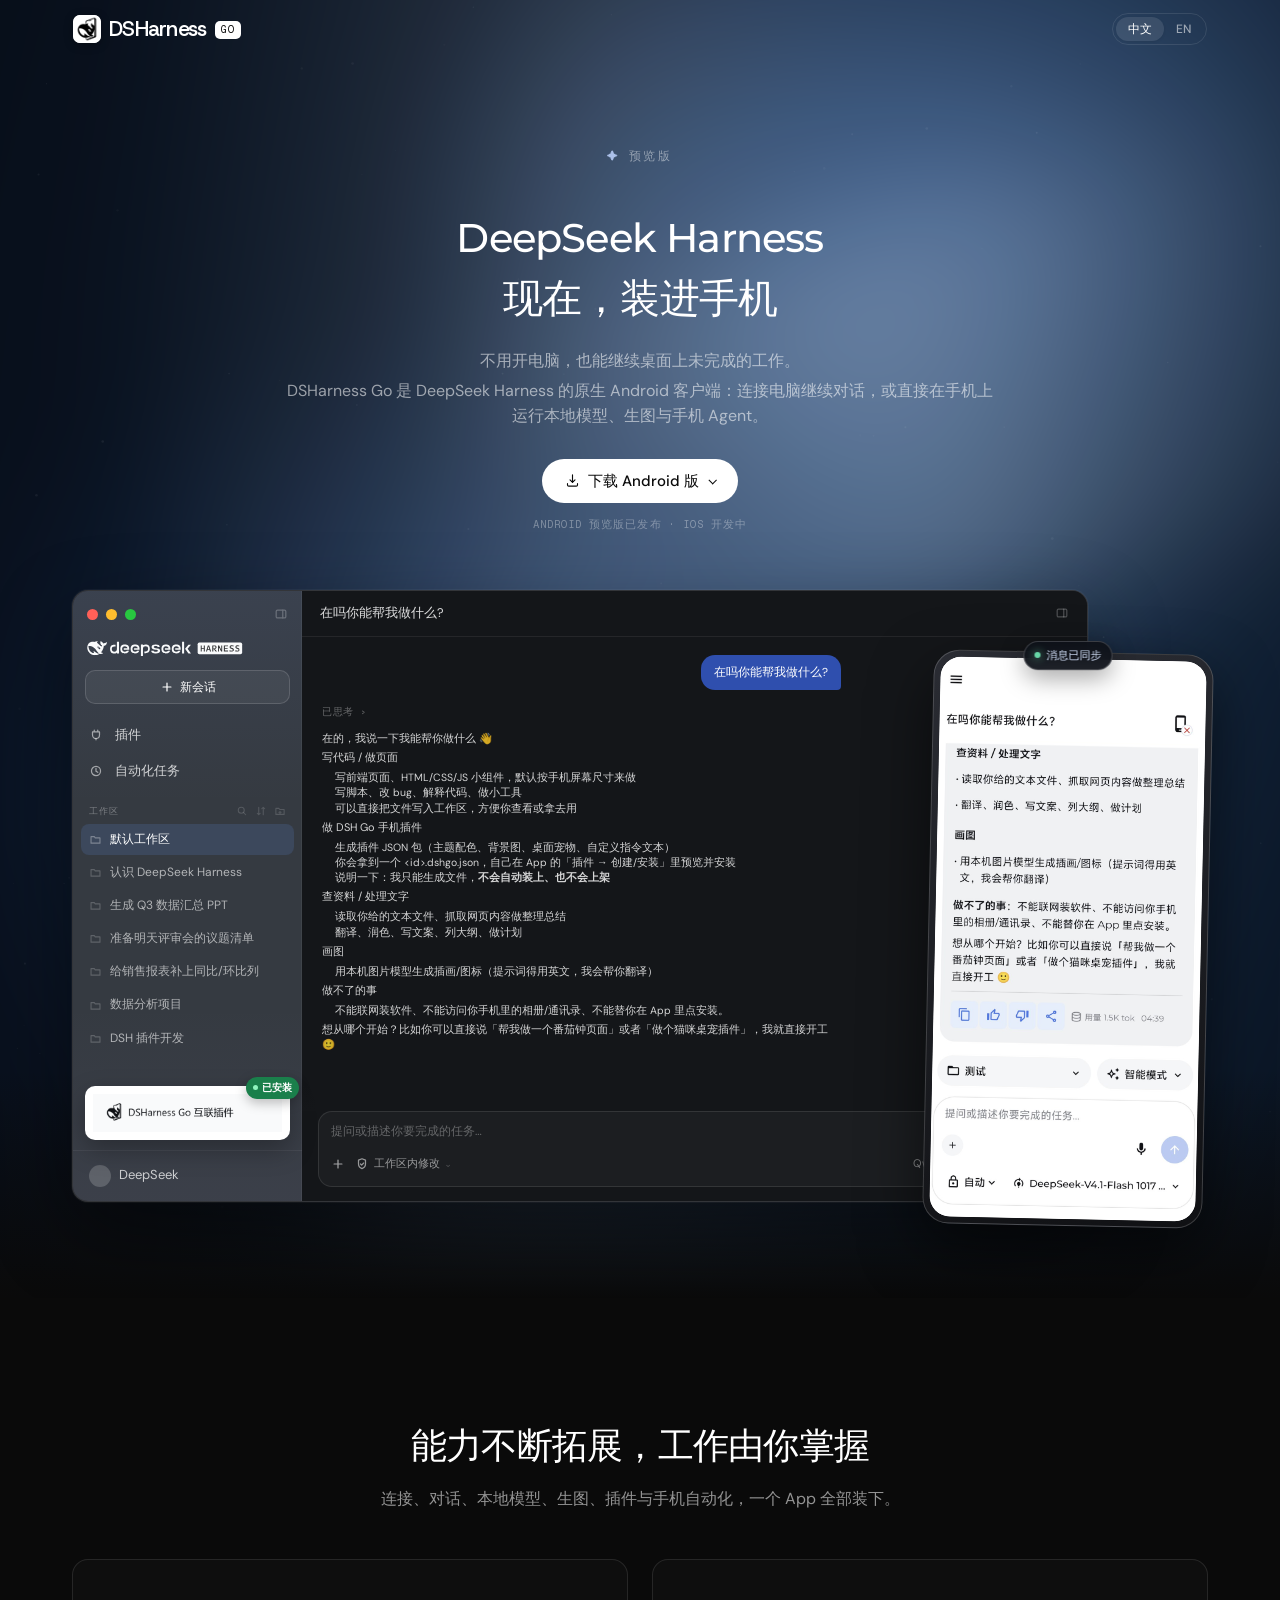
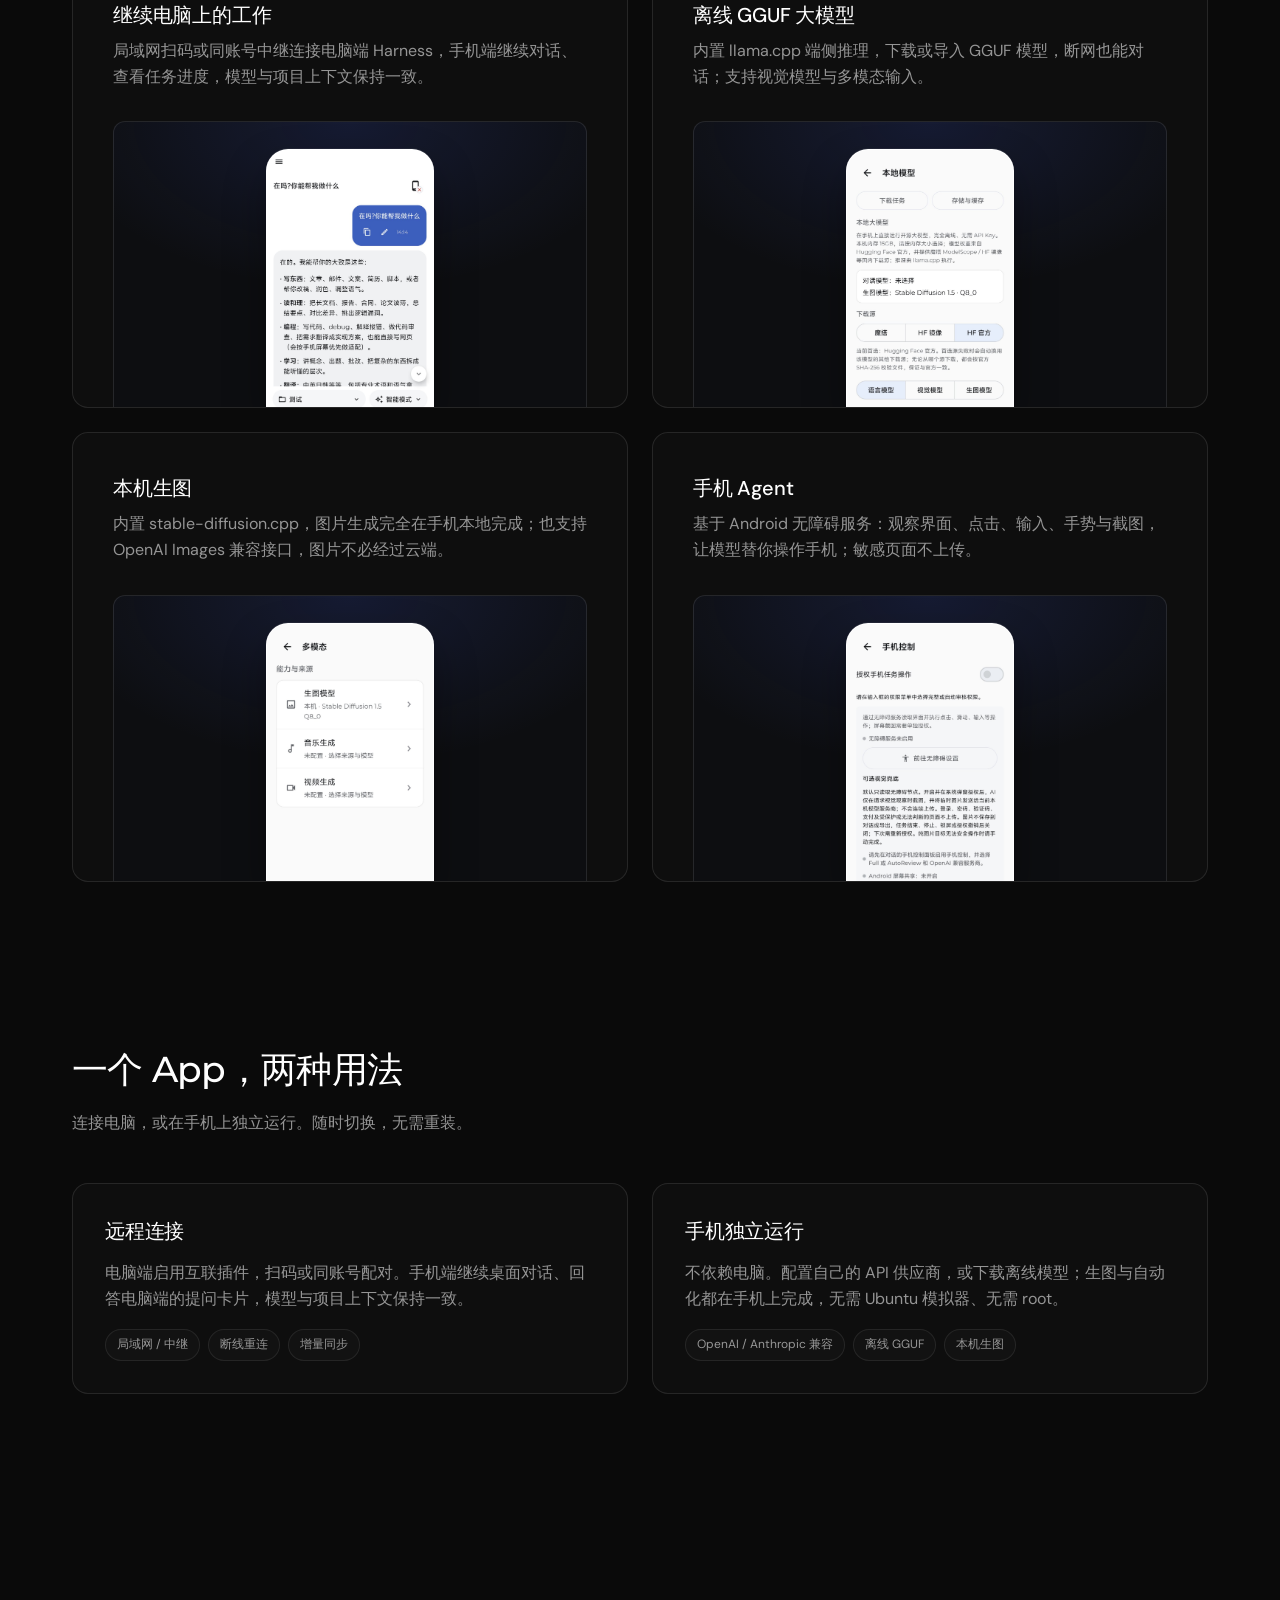
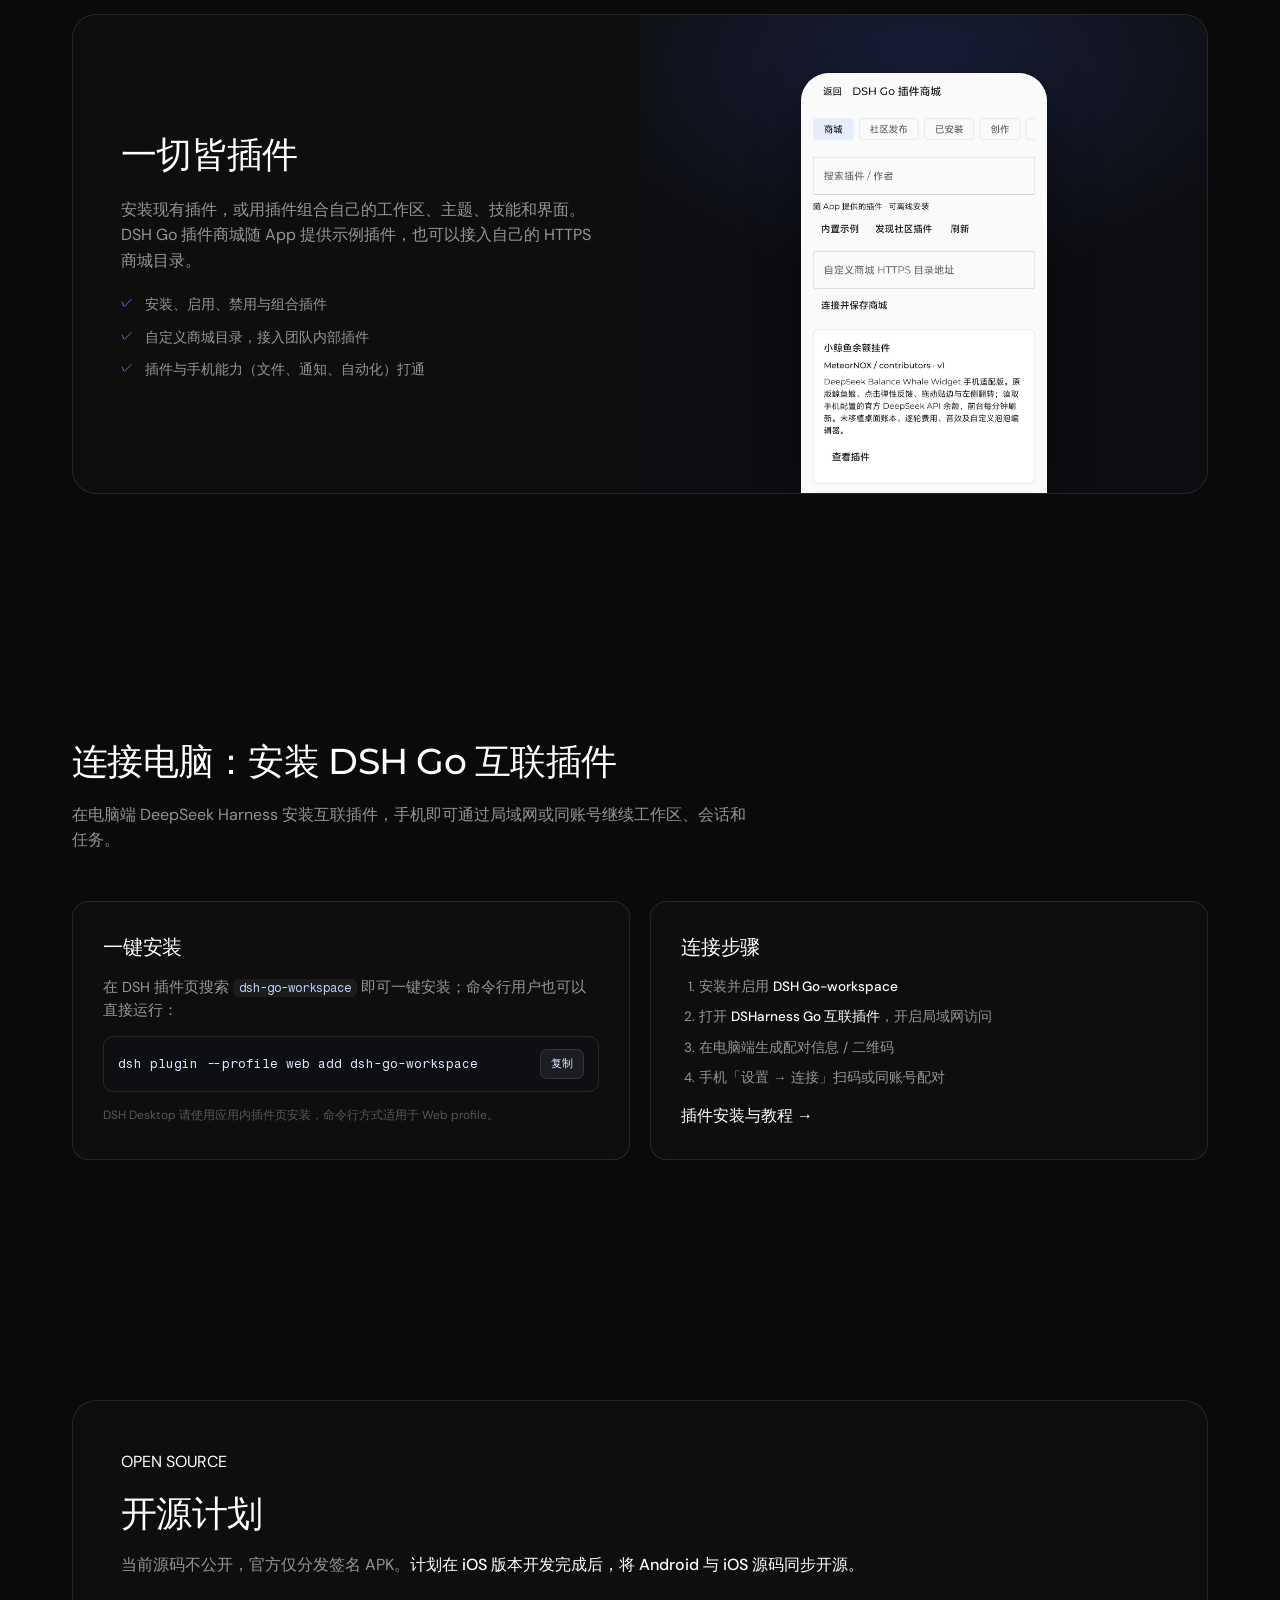
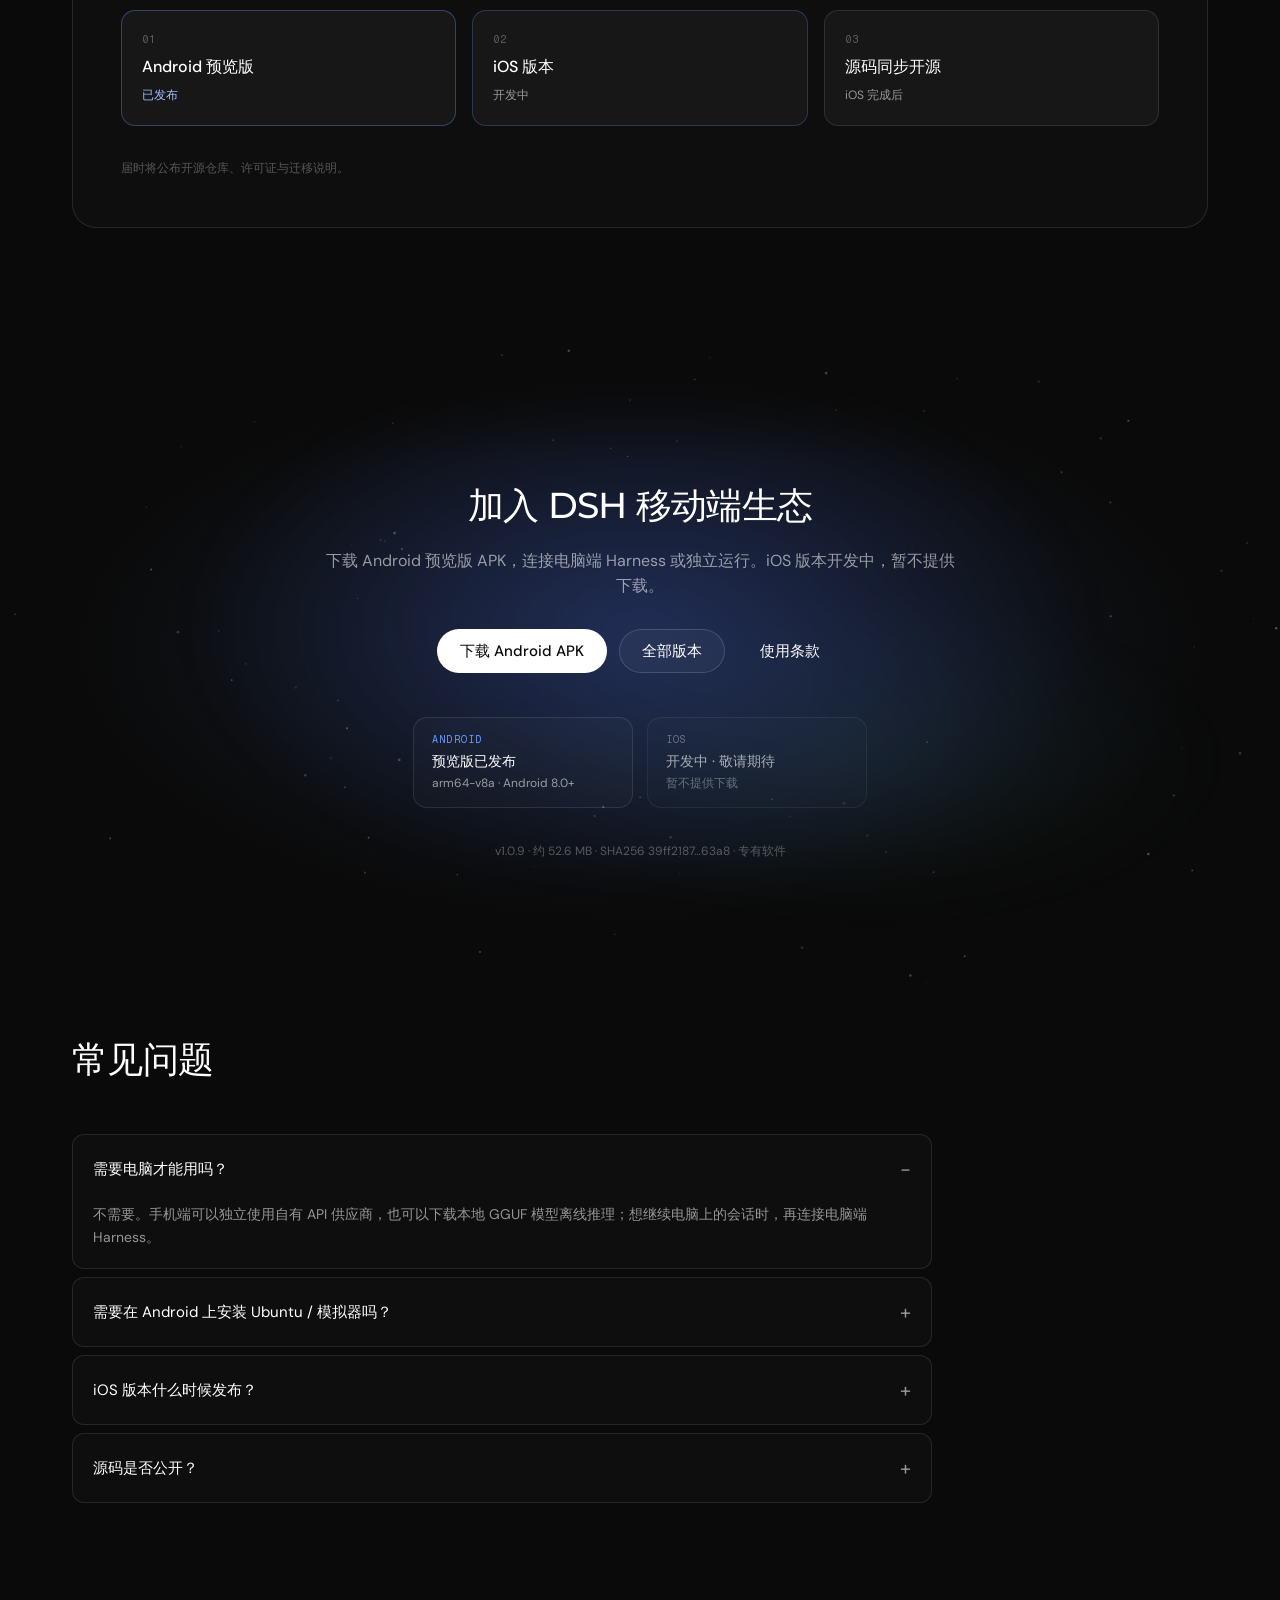
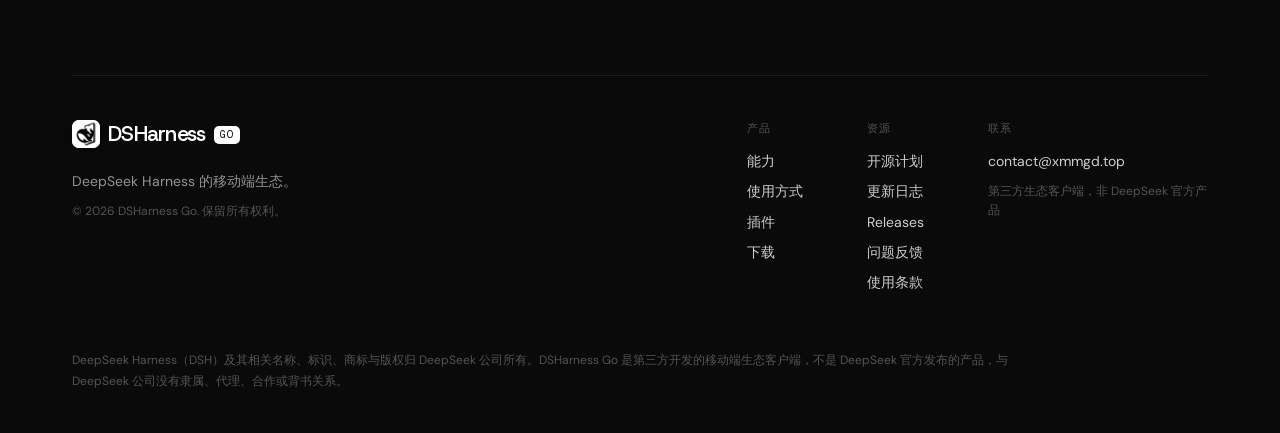
==== index.html @ 23b212e3 "DSHarness Go — public website, downloads and docs" ====
﻿<!doctype html>
<html lang="zh-CN">
<head>
  <meta charset="utf-8">
  <meta name="viewport" content="width=device-width, initial-scale=1, viewport-fit=cover">
  <title>DSHarness Go — DeepSeek Harness 的移动端生态</title>
  <meta name="description" content="DSHarness Go 是 DeepSeek Harness 的移动端生态客户端：在手机上连接电脑端 Harness 继续对话，或用本地 API、离线 GGUF 大模型与本机生图独立运行。原生 Android，无需 Ubuntu 模拟器，无需 root。">
  <meta name="theme-color" content="#0a0a0a">
  <link rel="canonical" href="https://dsharnessgo.top/">
  <meta property="og:type" content="website">
  <meta property="og:url" content="https://dsharnessgo.top/">
  <meta property="og:title" content="DSHarness Go — DeepSeek Harness 的移动端生态">
  <meta property="og:description" content="把 DeepSeek Harness 装进手机：连接电脑继续对话，或本地 API / 离线 GGUF / 本机生图独立运行。">
  <meta property="og:image" content="https://dsharnessgo.top/assets/screenshots/home.jpg">
  <meta name="twitter:card" content="summary_large_image">
  <link rel="icon" href="assets/app-icon-tile.png" type="image/png">
  <link rel="stylesheet" href="styles.css">
  <script>document.documentElement.classList.add('js')</script>
</head>
<body>
  <a class="skip" href="#main">跳到主要内容</a>

  <header class="site-header" id="siteHeader">
    <div class="header-bar" id="headerBar">
      <div class="header-left">
        <a class="brand" href="#top" aria-label="DSHarness Go 首页">
          <img class="brand-icon" src="assets/app-icon-tile.png" alt="" width="28" height="28">
          <span class="brand-name">DSHarness</span>
          <span class="brand-chip">GO</span>
        </a>
        <span class="preview-label scrolled-only">预览版</span>
      </div>
      <div class="header-actions">
        <a class="btn btn-secondary btn-github scrolled-only" href="https://github.com/mionio233-collab/dsharness-go" target="_blank" rel="noopener">
          <svg viewBox="0 0 24 24" aria-hidden="true"><path fill="currentColor" d="M12 .5A11.5 11.5 0 0 0 .5 12c0 5.08 3.29 9.39 7.86 10.91.58.1.79-.25.79-.55v-2.15c-3.2.7-3.88-1.36-3.88-1.36-.52-1.33-1.28-1.68-1.28-1.68-1.04-.72.08-.7.08-.7 1.15.08 1.76 1.18 1.76 1.18 1.03 1.76 2.7 1.25 3.36.96.1-.75.4-1.25.73-1.54-2.55-.29-5.24-1.28-5.24-5.7 0-1.26.45-2.29 1.18-3.1-.12-.29-.51-1.46.11-3.05 0 0 .97-.31 3.18 1.18a11.1 11.1 0 0 1 5.8 0c2.2-1.49 3.17-1.18 3.17-1.18.62 1.59.23 2.76.12 3.05.73.81 1.18 1.84 1.18 3.1 0 4.43-2.7 5.4-5.26 5.69.41.35.78 1.05.78 2.12v3.14c0 .3.2.66.8.55A11.5 11.5 0 0 0 23.5 12 11.5 11.5 0 0 0 12 .5z"/></svg>
          <span>GitHub</span>
        </a>
        <a class="btn btn-primary btn-download scrolled-only" href="#download">下载<span class="chev"></span></a>
        <div class="locale-toggle top-only" role="group" aria-label="语言">
          <button type="button" class="locale-item is-active" data-locale="zh">中文</button>
          <button type="button" class="locale-item" data-locale="en">EN</button>
        </div>
        <button class="menu-toggle" id="menuToggle" aria-label="打开菜单" aria-expanded="false" aria-controls="mobileMenu">
          <span></span><span></span>
        </button>
      </div>
    </div>
    <div class="mobile-menu" id="mobileMenu" aria-hidden="true">
      <div class="mobile-menu-head">
        <a class="brand" href="#top">
          <img class="brand-icon" src="assets/app-icon-tile.png" alt="" width="26" height="26">
          <span class="brand-name">DSHarness</span>
          <span class="brand-chip">GO</span>
        </a>
        <button class="menu-close" id="menuClose" aria-label="关闭">×</button>
      </div>
      <nav class="mobile-menu-body">
        <a href="#features">能力</a>
        <a href="#modes">使用方式</a>
        <a href="#plugins">插件</a>
        <a href="#download">下载</a>
        <a href="#faq">FAQ</a>
        <a class="mobile-download" href="https://github.com/mionio233-collab/dsharness-go/releases/latest" target="_blank" rel="noopener">下载 Android APK</a>
      </nav>
      <div class="mobile-lang">
        <button type="button" class="locale-item is-active" data-locale="zh">中文</button>
        <button type="button" class="locale-item" data-locale="en">EN</button>
      </div>
    </div>
  </header>

  <main id="main">
    <!-- HERO -->
    <section class="hero" id="top">
      <div class="hero-bg" aria-hidden="true"><span class="hero-beam beam-a"></span><span class="hero-beam beam-b"></span></div>
      <canvas class="hero-canvas" id="heroCanvas" aria-hidden="true"></canvas>
      <div class="hero-glow" aria-hidden="true"></div>
      <div class="ds-container hero-inner">
        <div class="hero-head">
          <span class="hero-eyebrow"><span class="spark" aria-hidden="true">✦</span>预览版</span>
          <h1 class="hero-title"><span class="latin">DeepSeek Harness</span><br>现在，装进手机</h1>
          <div class="hero-desc">
            <p>不用开电脑，也能继续桌面上未完成的工作。</p>
            <p>DSHarness Go 是 DeepSeek Harness 的原生 Android 客户端：连接电脑继续对话，或直接在手机上运行本地模型、生图与手机 Agent。</p>
          </div>
          <a class="btn btn-primary btn-hero" href="#download">
            <svg viewBox="0 0 24 24" aria-hidden="true"><path fill="none" stroke="currentColor" stroke-width="1.8" stroke-linecap="round" stroke-linejoin="round" d="M12 3v12m0 0l-4-4m4 4l4-4M4 17v2a2 2 0 0 0 2 2h12a2 2 0 0 0 2-2v-2"/></svg>
            下载 Android 版
            <span class="chev"></span>
          </a>
          <p class="hero-note">Android 预览版已发布 · iOS 开发中</p>
        </div>

        <div class="hero-preview">
          <div class="sync-scene">
            <div class="sync-desktop">
              <aside class="app-sidebar" aria-hidden="true">
                <div class="app-windowbar">
                  <span class="traffic"><i></i><i></i><i></i></span>
                  <span class="app-panel-icon"><svg viewBox="0 0 16 16" aria-hidden="true"><rect x="2.5" y="3.5" width="11" height="9" rx="1.5"/><path d="M10 3.5v9"/></svg></span>
                </div>
                <div class="native-brand">
                  <img class="native-logo" src="assets/deepseek-harness-logo.svg" alt="DeepSeek Harness">
                </div>
                <button class="app-newchat" type="button"><svg viewBox="0 0 16 16" aria-hidden="true"><path d="M8 3.5v9M3.5 8h9"/></svg> 新会话</button>
                <div class="app-nav">
                  <div class="app-nav-item"><span class="ai"><svg viewBox="0 0 16 16" aria-hidden="true"><path d="M6 2.5v2M10 2.5v2M4 4.5h8v3.5a4 4 0 0 1-8 0z"/><path d="M8 12v1.5"/></svg></span>插件</div>
                  <div class="app-nav-item"><span class="ai"><svg viewBox="0 0 16 16" aria-hidden="true"><circle cx="8" cy="8" r="5.2"/><path d="M8 5v3.3l2 1.2"/></svg></span>自动化任务</div>
                </div>
                <div class="app-ws-head"><span>工作区</span><span class="app-ws-icons"><svg viewBox="0 0 16 16" aria-hidden="true"><circle cx="7" cy="7" r="4"/><path d="M10 10l3 3"/></svg><svg viewBox="0 0 16 16" aria-hidden="true"><path d="M5 3v10M3 11l2 2 2-2M11 13V3M9 5l2-2 2 2"/></svg><svg viewBox="0 0 16 16" aria-hidden="true"><path d="M2.5 4.5h4l1.2 1.5h5.8v6.5h-11z"/><path d="M8 8.2v3M6.5 9.7h3"/></svg></span></div>
                <div class="app-ws active"><span><svg viewBox="0 0 16 16" aria-hidden="true"><path d="M2.5 4.5h4l1.2 1.5h5.8v6.5h-11z"/></svg></span> 默认工作区</div>
                <div class="app-ws"><span><svg viewBox="0 0 16 16" aria-hidden="true"><path d="M2.5 4.5h4l1.2 1.5h5.8v6.5h-11z"/></svg></span> 认识 DeepSeek Harness</div>
                <div class="app-ws"><span><svg viewBox="0 0 16 16" aria-hidden="true"><path d="M2.5 4.5h4l1.2 1.5h5.8v6.5h-11z"/></svg></span> 生成 Q3 数据汇总 PPT</div>
                <div class="app-ws"><span><svg viewBox="0 0 16 16" aria-hidden="true"><path d="M2.5 4.5h4l1.2 1.5h5.8v6.5h-11z"/></svg></span> 准备明天评审会的议题清单</div>
                <div class="app-ws"><span><svg viewBox="0 0 16 16" aria-hidden="true"><path d="M2.5 4.5h4l1.2 1.5h5.8v6.5h-11z"/></svg></span> 给销售报表补上同比/环比列</div>
                <div class="app-ws"><span><svg viewBox="0 0 16 16" aria-hidden="true"><path d="M2.5 4.5h4l1.2 1.5h5.8v6.5h-11z"/></svg></span> 数据分析项目</div>
                <div class="app-ws"><span><svg viewBox="0 0 16 16" aria-hidden="true"><path d="M2.5 4.5h4l1.2 1.5h5.8v6.5h-11z"/></svg></span> DSH 插件开发</div>
                <div class="sidebar-plugin">
                  <img src="assets/plugin-dsh-go.png" alt="DSHarness Go 互联插件">
                  <span class="plugin-installed"><i></i>已安装</span>
                </div>
                <div class="app-user"><span class="app-avatar"></span> DeepSeek</div>
              </aside>
              <div class="app-chat">
                <div class="app-chat-head">
                  <span>在吗你能帮我做什么?</span>
                  <span class="app-chat-icon"><svg viewBox="0 0 16 16" aria-hidden="true"><rect x="2.5" y="3.5" width="11" height="9" rx="1.5"/><path d="M10 3.5v9"/></svg></span>
                </div>
                <div class="app-chat-body native-chat">
                  <div class="app-msg-user">在吗你能帮我做什么?</div>
                  <div class="app-thinking">已思考 ›</div>
                  <div class="app-bot">
                    <p>在的，我说一下我能帮你做什么 👋</p>
                    <p class="app-sec">写代码 / 做页面</p>
                    <ul>
                      <li>写前端页面、HTML/CSS/JS 小组件，默认按手机屏幕尺寸来做</li>
                      <li>写脚本、改 bug、解释代码、做小工具</li>
                      <li>可以直接把文件写入工作区，方便你查看或拿去用</li>
                    </ul>
                    <p class="app-sec">做 DSH Go 手机插件</p>
                    <ul>
                      <li>生成插件 JSON 包（主题配色、背景图、桌面宠物、自定义指令文本）</li>
                      <li>你会拿到一个 &lt;id&gt;.dshgo.json，自己在 App 的「插件 → 创建/安装」里预览并安装</li>
                      <li>说明一下：我只能生成文件，<strong>不会自动装上、也不会上架</strong></li>
                    </ul>
                    <p class="app-sec">查资料 / 处理文字</p>
                    <ul>
                      <li>读取你给的文本文件、抓取网页内容做整理总结</li>
                      <li>翻译、润色、写文案、列大纲、做计划</li>
                    </ul>
                    <p class="app-sec">画图</p>
                    <ul>
                      <li>用本机图片模型生成插画/图标（提示词得用英文，我会帮你翻译）</li>
                    </ul>
                    <p class="app-sec">做不了的事</p>
                    <ul>
                      <li>不能联网装软件、不能访问你手机里的相册/通讯录、不能替你在 App 里点安装。</li>
                    </ul>
                    <p>想从哪个开始？比如你可以直接说「帮我做一个番茄钟页面」或者「做个猫咪桌宠插件」，我就直接开工 🙂</p>
                  </div>
                </div>
                <div class="app-input">
                  <div class="app-input-ph">提问或描述你要完成的任务…</div>
                  <div class="app-input-row">
                    <span class="app-plus"><svg viewBox="0 0 16 16" aria-hidden="true"><path d="M8 3.5v9M3.5 8h9"/></svg></span>
                    <span class="app-shield"><svg viewBox="0 0 16 16" aria-hidden="true"><path d="M8 2l4 1.5V8c0 2.5-1.7 4.4-4 5.2C5.7 12.4 4 10.5 4 8V3.5L8 2z"/><path d="M6.3 8l1.3 1.3 2.3-2.4"/></svg> 工作区内修改 <span class="chev-down">⌄</span></span>
                    <span class="app-model">Qwen3.8-Flash High ⌄</span>
                    <span class="app-send">↑</span>
                  </div>
                </div>
              </div>
            </div>
            <div class="sync-phone">
              <div class="sync-phone-frame"><img src="assets/screenshots/phone-native.jpg" alt="手机端同步同一会话" loading="eager"></div>
              <div class="sync-badge"><i></i>消息已同步</div>
            </div>
          </div>
        </div>
      </div>
    </section>

    <!-- CAPABILITIES -->
    <section class="section" id="features">
      <div class="ds-container">
        <div class="section-heading center">
          <h2 class="heading1">能力不断拓展，工作由你掌握</h2>
          <p class="body-desc">连接、对话、本地模型、生图、插件与手机自动化，一个 App 全部装下。</p>
        </div>

        <div class="cap-grid">
          <article class="cap-card">
            <div class="cap-copy">
              <h3 class="subtitle">继续电脑上的工作</h3>
              <p class="body-desc">局域网扫码或同账号中继连接电脑端 Harness，手机端继续对话、查看任务进度，模型与项目上下文保持一致。</p>
            </div>
            <figure class="cap-media">
              <div class="cap-phone"><img src="assets/screenshots/chat.jpg" alt="对话与远程连接" loading="lazy"></div>
            </figure>
          </article>

          <article class="cap-card">
            <div class="cap-copy">
              <h3 class="subtitle">离线 GGUF 大模型</h3>
              <p class="body-desc">内置 llama.cpp 端侧推理，下载或导入 GGUF 模型，断网也能对话；支持视觉模型与多模态输入。</p>
            </div>
            <figure class="cap-media">
              <div class="cap-phone"><img src="assets/screenshots/local-models.jpg" alt="本地模型" loading="lazy"></div>
            </figure>
          </article>

          <article class="cap-card">
            <div class="cap-copy">
              <h3 class="subtitle">本机生图</h3>
              <p class="body-desc">内置 stable-diffusion.cpp，图片生成完全在手机本地完成；也支持 OpenAI Images 兼容接口，图片不必经过云端。</p>
            </div>
            <figure class="cap-media">
              <div class="cap-phone"><img src="assets/screenshots/multimodal.jpg" alt="多模态与本机生图" loading="lazy"></div>
            </figure>
          </article>

          <article class="cap-card">
            <div class="cap-copy">
              <h3 class="subtitle">手机 Agent</h3>
              <p class="body-desc">基于 Android 无障碍服务：观察界面、点击、输入、手势与截图，让模型替你操作手机；敏感页面不上传。</p>
            </div>
            <figure class="cap-media">
              <div class="cap-phone"><img src="assets/screenshots/phone-control.jpg" alt="手机控制与无障碍授权" loading="lazy"></div>
            </figure>
          </article>
        </div>
      </div>
    </section>

    <!-- MODES -->
    <section class="section section-tight" id="modes">
      <div class="ds-container">
        <div class="section-heading">
          <h2 class="heading1">一个 App，两种用法</h2>
          <p class="body-desc">连接电脑，或在手机上独立运行。随时切换，无需重装。</p>
        </div>
        <div class="mode-grid">
          <article class="mode-card">
            <h3 class="subtitle">远程连接</h3>
            <p class="body-desc">电脑端启用互联插件，扫码或同账号配对。手机端继续桌面对话、回答电脑端的提问卡片，模型与项目上下文保持一致。</p>
            <div class="mode-chips">
              <span>局域网 / 中继</span><span>断线重连</span><span>增量同步</span>
            </div>
          </article>
          <article class="mode-card">
            <h3 class="subtitle">手机独立运行</h3>
            <p class="body-desc">不依赖电脑。配置自己的 API 供应商，或下载离线模型；生图与自动化都在手机上完成，无需 Ubuntu 模拟器、无需 root。</p>
            <div class="mode-chips">
              <span>OpenAI / Anthropic 兼容</span><span>离线 GGUF</span><span>本机生图</span>
            </div>
          </article>
        </div>
      </div>
    </section>

    <!-- PLUGINS SHOWCASE -->
    <section class="section" id="plugins">
      <div class="ds-container">
        <article class="showcase-card">
          <div class="showcase-copy">
            <h2 class="heading1">一切皆插件</h2>
            <p class="body-desc">安装现有插件，或用插件组合自己的工作区、主题、技能和界面。DSH Go 插件商城随 App 提供示例插件，也可以接入自己的 HTTPS 商城目录。</p>
            <ul class="check-list">
              <li>安装、启用、禁用与组合插件</li>
              <li>自定义商城目录，接入团队内部插件</li>
              <li>插件与手机能力（文件、通知、自动化）打通</li>
            </ul>
          </div>
          <figure class="showcase-media">
            <div class="showcase-phone"><img src="assets/screenshots/plugins.jpg" alt="DSH Go 插件商城" loading="lazy"></div>
          </figure>
        </article>
      </div>
    </section>

    <!-- CONNECT PLUGIN -->
    <section class="section" id="connect">
      <div class="ds-container">
        <div class="section-heading">
          <h2 class="heading1">连接电脑：安装 DSH Go 互联插件</h2>
          <p class="body-desc">在电脑端 DeepSeek Harness 安装互联插件，手机即可通过局域网或同账号继续工作区、会话和任务。</p>
        </div>
        <div class="connect-grid">
          <div class="connect-card">
            <h3 class="subtitle">一键安装</h3>
            <p class="body-desc">在 DSH 插件页搜索 <code>dsh-go-workspace</code> 即可一键安装；命令行用户也可以直接运行：</p>
            <div class="code-block">
              <code id="pluginInstallCmd">dsh plugin --profile web add dsh-go-workspace</code>
              <button class="copy-btn" id="copyInstallCmd" type="button">复制</button>
            </div>
            <p class="connect-note">DSH Desktop 请使用应用内插件页安装，命令行方式适用于 Web profile。</p>
          </div>
          <div class="connect-card">
            <h3 class="subtitle">连接步骤</h3>
            <ol class="steps-list">
              <li>安装并启用 <b>DSH Go-workspace</b></li>
              <li>打开 <b>DSHarness Go 互联插件</b>，开启局域网访问</li>
              <li>在电脑端生成配对信息 / 二维码</li>
              <li>手机「设置 → 连接」扫码或同账号配对</li>
            </ol>
            <a class="text-link" href="https://xiamen-menggenda-technology-co-ltd.github.io/DSH-Go-workspace-site/" target="_blank" rel="noopener">插件安装与教程 <span>→</span></a>
          </div>
        </div>
      </div>
    </section>

    <!-- OPEN SOURCE PLAN -->
    <section class="section" id="open-source">
      <div class="ds-container">
        <div class="os-card">
          <div class="os-head">
            <p class="eyebrow">OPEN SOURCE</p>
            <h2 class="heading1">开源计划</h2>
            <p class="body-desc">当前源码不公开，官方仅分发签名 APK。<strong>计划在 iOS 版本开发完成后，将 Android 与 iOS 源码同步开源。</strong></p>
          </div>
          <ol class="os-timeline">
            <li class="is-done"><span>01</span><b>Android 预览版</b><em>已发布</em></li>
            <li class="is-now"><span>02</span><b>iOS 版本</b><em>开发中</em></li>
            <li><span>03</span><b>源码同步开源</b><em>iOS 完成后</em></li>
          </ol>
          <p class="os-note">届时将公布开源仓库、许可证与迁移说明。</p>
        </div>
      </div>
    </section>

    <!-- JOIN / DOWNLOAD -->
    <section class="join" id="download">
      <canvas class="join-canvas" id="joinCanvas" aria-hidden="true"></canvas>
      <div class="join-glow" aria-hidden="true"></div>
      <div class="ds-container join-inner">
        <h2 class="heading1">加入 DSH 移动端生态</h2>
        <p class="body-desc join-desc">下载 Android 预览版 APK，连接电脑端 Harness 或独立运行。iOS 版本开发中，暂不提供下载。</p>
        <div class="join-actions">
          <a class="btn btn-primary btn-lg" href="https://github.com/mionio233-collab/dsharness-go/releases/latest" target="_blank" rel="noopener">下载 Android APK</a>
          <a class="btn btn-secondary btn-lg" href="https://github.com/mionio233-collab/dsharness-go/releases" target="_blank" rel="noopener">全部版本</a>
          <a class="btn btn-ghost btn-lg" href="./terms.html">使用条款</a>
        </div>
        <div class="join-platforms">
          <div class="platform"><span class="platform-k">ANDROID</span><b>预览版已发布</b><span>arm64-v8a · Android 8.0+</span></div>
          <div class="platform platform-soon"><span class="platform-k">IOS</span><b>开发中 · 敬请期待</b><span>暂不提供下载</span></div>
        </div>
        <p class="join-meta">v1.0.9 · 约 52.6 MB · SHA256 39ff2187…63a8 · 专有软件</p>
      </div>
    </section>

    <!-- FAQ -->
    <section class="section section-faq" id="faq">
      <div class="ds-container">
        <div class="section-heading">
          <h2 class="heading1">常见问题</h2>
        </div>
        <div class="faq-list">
          <details open>
            <summary>需要电脑才能用吗？</summary>
            <p>不需要。手机端可以独立使用自有 API 供应商，也可以下载本地 GGUF 模型离线推理；想继续电脑上的会话时，再连接电脑端 Harness。</p>
          </details>
          <details>
            <summary>需要在 Android 上安装 Ubuntu / 模拟器吗？</summary>
            <p>不需要。DSHarness Go 是原生 Android 应用，直接调用系统能力，无需 Linux 模拟器、无需 root。</p>
          </details>
          <details>
            <summary>iOS 版本什么时候发布？</summary>
            <p>iOS 版本仍在开发中，暂不提供下载。发布后会在下载页和 GitHub Releases 公布。</p>
          </details>
          <details>
            <summary>源码是否公开？</summary>
            <p>当前源码不公开，官方仅分发签名 APK；<strong>计划在 iOS 版本开发完成后，将 Android 与 iOS 源码同步开源</strong>。</p>
          </details>
        </div>
      </div>
    </section>
  </main>

  <footer class="footer">
    <div class="ds-container footer-inner">
      <div class="footer-rule"></div>
      <div class="footer-main">
        <div class="footer-brand">
          <a class="brand" href="#top">
            <img class="brand-icon" src="assets/app-icon-tile.png" alt="" width="26" height="26">
            <span class="brand-name">DSHarness</span>
            <span class="brand-chip">GO</span>
          </a>
          <p class="body-desc">DeepSeek Harness 的移动端生态。</p>
          <p class="footer-copy">© 2026 DSHarness Go. 保留所有权利。</p>
        </div>
        <div class="footer-links">
          <div class="footer-col">
            <h4>产品</h4>
            <a href="#features">能力</a>
            <a href="#modes">使用方式</a>
            <a href="#plugins">插件</a>
            <a href="#download">下载</a>
          </div>
          <div class="footer-col">
            <h4>资源</h4>
            <a href="#open-source">开源计划</a>
            <a href="./CHANGELOG.md">更新日志</a>
            <a href="https://github.com/mionio233-collab/dsharness-go/releases" target="_blank" rel="noopener">Releases</a>
            <a href="https://github.com/mionio233-collab/dsharness-go/issues" target="_blank" rel="noopener">问题反馈</a>
            <a href="./terms.html">使用条款</a>
          </div>
          <div class="footer-col">
            <h4>联系</h4>
            <a href="mailto:contact@xmmgd.top">contact@xmmgd.top</a>
            <span class="footer-note">第三方生态客户端，非 DeepSeek 官方产品</span>
          </div>
        </div>
      </div>
      <p class="footer-legal">DeepSeek Harness（DSH）及其相关名称、标识、商标与版权归 DeepSeek 公司所有。DSHarness Go 是第三方开发的移动端生态客户端，不是 DeepSeek 官方发布的产品，与 DeepSeek 公司没有隶属、代理、合作或背书关系。</p>
    </div>
  </footer>

  <script src="main.js" defer></script>
</body>
</html>
---- styles.css ----
﻿/* DSHarness Go — official DeepSeek Harness-inspired dark theme
   Structure, tokens and typography modeled on deepseek.com/harness:
   page #0a0a0a, Montserrat/DM Sans, 1140px container, glass header,
   centered hero + large preview surface, rounded dark cards. */

@font-face { font-family: "DM Sans"; src: url("assets/fonts/dm-sans-400.woff2") format("woff2"); font-weight: 400; font-style: normal; font-display: swap; }
@font-face { font-family: "DM Sans"; src: url("assets/fonts/dm-sans-500.woff2") format("woff2"); font-weight: 500; font-style: normal; font-display: swap; }
@font-face { font-family: "DM Sans"; src: url("assets/fonts/dm-sans-700.woff2") format("woff2"); font-weight: 700; font-style: normal; font-display: swap; }
@font-face { font-family: "Montserrat"; src: url("assets/fonts/montserrat-500.woff2") format("woff2"); font-weight: 500; font-style: normal; font-display: swap; }
@font-face { font-family: "Host Grotesk"; src: url("assets/fonts/host-grotesk-latin.woff2") format("woff2"); font-weight: 300 800; font-style: normal; font-display: swap; }
@font-face { font-family: "Fragment Mono"; src: url("assets/fonts/fragment-mono-latin.woff2") format("woff2"); font-weight: 400; font-style: normal; font-display: swap; }

:root {
  --page: #0a0a0a;
  --text: #ffffff;
  --text-secondary: hsla(0, 0%, 100%, .8);
  --text-desc: hsla(0, 0%, 100%, .56);
  --text-placeholder: hsla(0, 0%, 100%, .3);
  --brand: #6799fe;
  --surface-1: hsla(0, 0%, 100%, .06);
  --surface-2: hsla(0, 0%, 100%, .04);
  --surface-3: hsla(0, 0%, 100%, .02);
  --surface-raised: hsla(0, 0%, 100%, .1);
  --border: hsla(0, 0%, 100%, .1);
  --border-subtle: hsla(0, 0%, 100%, .08);
  --font-body: "DM Sans", -apple-system, BlinkMacSystemFont, "Segoe UI", "PingFang SC", "Hiragino Sans GB", "Microsoft YaHei", sans-serif;
  --font-display: "Montserrat", var(--font-body);
  --font-mono: "Fragment Mono", ui-monospace, SFMono-Regular, Menlo, Consolas, "PingFang SC", monospace;
  --container: 1140px;
  --space-1: 4px; --space-2: 8px; --space-3: 12px; --space-4: 16px;
  --space-5: 24px; --space-6: 32px; --space-7: 40px; --space-8: 56px;
  --space-9: 80px; --space-10: 120px; --space-11: 160px;
  --radius-pill: 100px;
  --radius-card: 24px;
  --radius-panel: 16px;
  --radius-media: 12px;
}

* { box-sizing: border-box; }
html { scroll-behavior: smooth; -webkit-text-size-adjust: 100%; }
body {
  margin: 0;
  min-height: 100vh;
  background: var(--page);
  color: var(--text);
  font-family: var(--font-body);
  font-size: 16px;
  line-height: 1.6;
  -webkit-font-smoothing: antialiased;
  -moz-osx-font-smoothing: grayscale;
  overflow-x: hidden;
}
img { display: block; max-width: 100%; }
a { color: inherit; text-decoration: none; }
button { font: inherit; }
h1, h2, h3, h4, p { margin: 0; }
ul { margin: 0; padding: 0; list-style: none; }
::selection { background: var(--brand); color: #fff; }
.skip { position: absolute; left: -9999px; top: 0; z-index: 200; padding: 12px 18px; border-radius: 10px; background: #fff; color: #000; }
.skip:focus { left: 16px; top: 16px; }

.ds-container { width: min(100% - 48px, var(--container)); margin-inline: auto; }
@media (min-width: 768px) { .ds-container { width: min(100% - 144px, var(--container)); } }
@media (min-width: 1560px) { .ds-container { width: min(100% - 160px, 1280px); } }

/* ---------- typography (official class scale) ---------- */
.heading1 {
  font-family: var(--font-display);
  font-size: 28px;
  font-weight: 500;
  letter-spacing: -.02em;
  line-height: 1.5;
  color: var(--text);
}
@media (min-width: 768px) { .heading1 { font-size: 36px; } }
.subtitle { font-family: var(--font-body); font-size: 20px; font-weight: 500; letter-spacing: -.01em; line-height: 1.5; color: var(--text); }
.body-desc { font-size: 16px; font-weight: 400; line-height: 1.6; color: var(--text-desc); text-wrap: pretty; }

/* ---------- buttons ---------- */
.btn {
  position: relative; display: inline-flex; align-items: center; justify-content: center;
  gap: 8px; border-radius: var(--radius-pill); border: 1px solid transparent;
  font-family: var(--font-body); font-weight: 500; line-height: 1.2;
  text-decoration: none; white-space: nowrap; cursor: pointer;
  transition: background-color .2s ease, border-color .2s ease, color .2s ease, opacity .2s ease;
}
.btn svg { width: 16px; height: 16px; flex: none; }
.btn-primary { background: #fff; color: #0a0a0a; padding: 11px 18px; font-size: 15px; }
.btn-primary:hover { background: #e9e9e9; color: #0a0a0a; }
.btn-secondary {
  background: var(--surface-2); color: var(--text);
  border-color: hsla(0, 0%, 100%, .15); padding: 11px 18px; font-size: 15px;
  backdrop-filter: blur(20px); -webkit-backdrop-filter: blur(20px);
}
.btn-secondary:hover { background: var(--surface-1); border-color: hsla(0, 0%, 100%, .25); color: #fff; }
.btn-ghost { background: transparent; color: var(--text); border-color: transparent; padding: 11px 16px; font-size: 15px; }
.btn-ghost:hover { background: var(--surface-1); color: #fff; }
.btn-lg { padding: 12px 22px; font-size: 15px; }
.chev { width: 6px; height: 6px; display: inline-block; margin-left: 2px; border-right: 1.5px solid currentColor; border-bottom: 1.5px solid currentColor; transform: rotate(45deg) translateY(-1px); }

/* ---------- header (transparent at top, glass pill when scrolled) ---------- */
.site-header {
  position: fixed; inset: 0 0 auto; z-index: 60;
  width: min(100% - 48px, var(--container));
  margin-inline: auto;
  padding-top: 8px;
  pointer-events: none;
}
.header-bar {
  display: flex; align-items: center; justify-content: space-between; gap: 16px;
  padding: 4px 0; border-radius: var(--radius-pill);
  border: 1px solid transparent; background: transparent;
  transition: background-color .3s ease, border-color .3s ease, backdrop-filter .3s ease, padding .3s ease;
  pointer-events: auto;
}
.header-bar.is-scrolled {
  background: hsla(0, 0%, 100%, .12);
  border-color: hsla(0, 0%, 100%, .12);
  backdrop-filter: blur(24px) saturate(140%);
  -webkit-backdrop-filter: blur(24px) saturate(140%);
}
.header-left { display: flex; align-items: center; gap: 14px; min-width: 0; }
.brand { display: inline-flex; align-items: center; gap: 8px; min-width: 0; color: var(--text); }
.brand-icon { width: 28px; height: 28px; border-radius: 7px; background: #fff; flex: none; box-shadow: 0 2px 10px rgba(0,0,0,.3); }
.brand-name {
  font-family: "Host Grotesk", var(--font-body);
  font-size: 21px; font-weight: 500; letter-spacing: -.035em; line-height: 1;
  color: var(--text);
}
.brand-chip {
  display: inline-flex; align-items: center; justify-content: center;
  height: 18px; padding: 0 6px; margin-left: 1px;
  border-radius: 5px; background: #fff; color: #0a0a0a;
  font-family: var(--font-mono); font-size: 10px; font-weight: 400; letter-spacing: .06em;
  line-height: 1; transform: translateY(1px);
}
.preview-label {
  font-family: var(--font-mono); font-size: 11px; font-weight: 400;
  letter-spacing: .18em; text-transform: uppercase;
  color: var(--text-placeholder); white-space: nowrap;
}
.header-actions { display: flex; align-items: center; gap: 8px; }
.header-actions .btn { height: 38px; }
.header-actions .btn-github span { display: inline; }

@media (min-width: 768px) { .site-header { width: min(100% - 144px, var(--container)); } }
@media (min-width: 1560px) { .site-header { width: min(100% - 160px, 1280px); } }

/* ---------- hero ---------- */
.hero { position: relative; overflow: hidden; padding: 152px 0 96px; background: #0a0a0a; }
.hero-canvas { position: absolute; inset: 0; width: 100%; height: 100%; opacity: .5; pointer-events: none; }
.hero-glow {
  position: absolute; left: 50%; top: -260px; transform: translateX(-50%);
  width: 1100px; height: 780px; pointer-events: none;
  background: radial-gradient(ellipse at center, rgba(77, 107, 254, .18), transparent 62%);
  filter: blur(10px);
}
.hero-inner { position: relative; z-index: 2; display: flex; flex-direction: column; align-items: center; }
.hero-head { display: flex; flex-direction: column; align-items: center; text-align: center; max-width: 800px; }
.hero-eyebrow {
  font-family: var(--font-mono); font-size: 12px; font-weight: 400;
  letter-spacing: .22em; text-transform: uppercase; line-height: 1;
  color: hsla(0, 0%, 100%, .45); margin-bottom: 24px;
}
.hero-title {
  font-family: var(--font-display); font-size: 40px; font-weight: 400;
  letter-spacing: -.02em; line-height: 1.5; color: var(--text);
}
.hero-title .latin { font-weight: 500; }
.hero-desc { display: flex; flex-direction: column; gap: 4px; max-width: 720px; margin-top: 20px; }
.hero-desc p { font-size: 16px; line-height: 1.6; color: var(--text-desc); }
.hero-head > .btn-hero { margin-top: 30px; }
.btn-hero { padding: 12px 22px; font-size: 15px; }

/* official-style preview surface */
.hero-preview { width: min(100%, 1020px); margin-top: 56px; }
.preview-window {
  border-radius: var(--radius-panel);
  border: 1px solid hsla(0, 0%, 100%, .12);
  background: linear-gradient(180deg, #16181d 0%, #101114 100%);
  box-shadow: 0 0 0 1px hsla(0, 0%, 100%, .05), 0 30px 80px rgba(0, 0, 0, .45);
  overflow: hidden;
}
.preview-bar {
  height: 52px; display: flex; align-items: center; gap: 12px;
  padding: 0 16px; border-bottom: 1px solid var(--border-subtle);
  background: hsla(0, 0%, 100%, .02);
}
.traffic { display: flex; gap: 8px; }
.traffic i { display: block; width: 11px; height: 11px; border-radius: 50%; background: #ff6058; }
.traffic i:nth-child(2) { background: #ffbd2e; }
.traffic i:nth-child(3) { background: #28c840; }
.preview-bar-title { font-size: 13px; color: var(--text-secondary); }
.preview-bar-meta { margin-left: auto; font-family: var(--font-mono); font-size: 11px; color: var(--text-placeholder); letter-spacing: .04em; }
.preview-body { display: grid; grid-template-columns: 230px 1fr; min-height: 540px; }
.preview-sidebar {
  border-right: 1px solid var(--border-subtle);
  background: hsla(0, 0%, 100%, .02);
  padding: 14px 12px; display: flex; flex-direction: column; gap: 2px;
  font-size: 13px; color: var(--text-desc);
}
.side-brand { display: flex; align-items: center; gap: 8px; padding: 4px 10px 14px; color: var(--text); font-weight: 500; }
.side-brand img { border-radius: 5px; background: #fff; }
.side-item { display: flex; align-items: center; gap: 9px; padding: 8px 10px; border-radius: 9px; color: var(--text-desc); }
.side-item span { width: 14px; text-align: center; opacity: .8; }
.side-new { background: hsla(0, 0%, 100%, .07); color: var(--text); }
.side-label { margin: 14px 10px 4px; font-family: var(--font-mono); font-size: 10px; letter-spacing: .12em; text-transform: uppercase; color: var(--text-placeholder); }
.side-active { background: rgba(103, 153, 254, .14); color: var(--text); }
.preview-stage {
  position: relative; min-height: 540px; overflow: hidden;
  background:
    radial-gradient(620px 360px at 50% 18%, rgba(77, 107, 254, .18), transparent 65%),
    radial-gradient(500px 300px at 80% 90%, rgba(88, 188, 200, .08), transparent 60%),
    #0c0d10;
}
.preview-phone {
  position: absolute; overflow: hidden; border-radius: 24px;
  border: 1px solid hsla(0, 0%, 100%, .16); background: #fff;
  box-shadow: 0 30px 60px rgba(0, 0, 0, .5);
}
.preview-phone img { width: 100%; height: 100%; object-fit: cover; object-position: top center; }
.phone-a { width: 214px; height: 430px; left: 10%; top: 17%; transform: rotate(-5deg); }
.phone-b { width: 226px; height: 452px; right: 12%; top: 10%; transform: rotate(3deg); }
.preview-float {
  position: absolute; left: 50%; bottom: 32px; transform: translateX(-50%);
  display: flex; flex-direction: column; gap: 1px; padding: 10px 14px;
  border-radius: 12px; border: 1px solid hsla(0, 0%, 100%, .14);
  background: rgba(14, 17, 24, .86); backdrop-filter: blur(12px);
  -webkit-backdrop-filter: blur(12px); min-width: 150px;
}
.pf-k { font-family: var(--font-mono); font-size: 9px; letter-spacing: .1em; text-transform: uppercase; color: var(--brand); }
.preview-float strong { font-size: 13px; font-weight: 500; color: #fff; }
.pf-ok { font-size: 11px; color: #7fd6c2; }

/* ---------- sections ---------- */
.section { padding: 120px 0; }
.section-tight { padding: 40px 0 100px; }
.section-heading { display: flex; flex-direction: column; gap: 14px; max-width: 820px; margin-bottom: 48px; }
.section-heading.center { align-items: center; text-align: center; margin-inline: auto; }
.section-heading .body-desc { max-width: 680px; }

/* capabilities */
.cap-grid { display: grid; grid-template-columns: 1fr 1fr; gap: 24px; }
.cap-card {
  display: flex; flex-direction: column; min-width: 0; overflow: hidden;
  padding: 40px 40px 0;
  border: 1px solid var(--border); border-radius: var(--radius-panel);
  background: var(--surface-3);
}
.cap-copy { display: flex; flex-direction: column; gap: 8px; padding-bottom: 32px; }
.cap-media {
  margin: auto 0 0; overflow: hidden; max-height: 330px;
  border: 1px solid var(--border); border-bottom: 0;
  border-radius: var(--radius-media) var(--radius-media) 0 0;
  background: #101113;
}
.cap-media img { width: 100%; height: 100%; object-fit: cover; object-position: top center; }

/* modes */
.mode-grid { display: grid; grid-template-columns: 1fr 1fr; gap: 24px; }
.mode-card { padding: 32px; border: 1px solid var(--border); border-radius: var(--radius-panel); background: var(--surface-3); display: flex; flex-direction: column; gap: 14px; }
.mode-chips { display: flex; flex-wrap: wrap; gap: 8px; margin-top: 4px; }
.mode-chips span { padding: 5px 11px; border-radius: var(--radius-pill); border: 1px solid var(--border-subtle); background: var(--surface-3); font-size: 12px; color: var(--text-desc); }

/* showcase */
.showcase-card {
  display: grid; grid-template-columns: 1fr 1fr; min-height: 480px;
  border: 1px solid var(--border); border-radius: var(--radius-card);
  background: var(--surface-3); overflow: hidden;
}
.showcase-copy { padding: 56px 48px; display: flex; flex-direction: column; gap: 16px; justify-content: center; }
.check-list { display: grid; gap: 10px; margin-top: 4px; }
.check-list li { position: relative; padding-left: 24px; font-size: 14px; color: var(--text-desc); }
.check-list li::before { content: "✓"; position: absolute; left: 0; top: 0; color: var(--brand); font-size: 12px; }
.showcase-media { margin: 0; overflow: hidden; background: #101113; position: relative; }
.showcase-media img { width: 100%; height: 100%; object-fit: cover; object-position: top center; }

/* join / download */
.join { position: relative; overflow: hidden; padding: 130px 0 150px; text-align: center; }
.join-glow {
  position: absolute; left: 50%; top: -35%; transform: translateX(-50%);
  width: 1100px; height: 800px; pointer-events: none;
  background:
    radial-gradient(ellipse at 50% 45%, rgba(77, 107, 254, .26), transparent 58%),
    radial-gradient(ellipse at 35% 70%, rgba(88, 188, 200, .1), transparent 60%);
  filter: blur(18px);
}
.join-inner { position: relative; z-index: 2; display: flex; flex-direction: column; align-items: center; gap: 16px; }
.join-desc { max-width: 660px; }
.join-actions { display: flex; flex-wrap: wrap; justify-content: center; gap: 12px; margin-top: 14px; }
.join-platforms { display: flex; flex-wrap: wrap; justify-content: center; gap: 14px; margin-top: 28px; width: 100%; }
.platform {
  display: flex; flex-direction: column; gap: 2px; text-align: left;
  min-width: 220px; padding: 14px 18px;
  border: 1px solid var(--border); border-radius: 14px; background: var(--surface-3);
}
.platform-k { font-family: var(--font-mono); font-size: 10px; letter-spacing: .12em; color: var(--brand); }
.platform b { font-size: 14px; font-weight: 500; color: var(--text); }
.platform span:last-child { font-size: 12px; color: var(--text-desc); }
.platform-soon { opacity: .62; }
.platform-soon .platform-k { color: var(--text-desc); }
.join-meta { margin-top: 18px; font-size: 12px; color: var(--text-placeholder); }

/* FAQ */
.section-faq { padding-top: 20px; padding-bottom: 100px; }
.faq-list { display: grid; gap: 8px; max-width: 860px; }
.faq-list details { border: 1px solid var(--border); border-radius: 12px; background: var(--surface-3); padding: 0 20px; }
.faq-list summary { display: flex; align-items: center; justify-content: space-between; gap: 16px; padding: 18px 0; cursor: pointer; list-style: none; font-size: 15px; color: var(--text); }
.faq-list summary::-webkit-details-marker { display: none; }
.faq-list summary::after { content: "+"; font-weight: 300; font-size: 20px; color: var(--text-desc); }
.faq-list details[open] summary::after { content: "−"; }
.faq-list details p { padding: 0 0 18px; font-size: 14px; line-height: 1.7; color: var(--text-desc); }

/* footer */
.footer { padding: 72px 0 40px; background: var(--page); }
.footer-rule { height: 1px; background: var(--border-subtle); margin-bottom: 44px; }
.footer-main { display: flex; justify-content: space-between; gap: 48px; flex-wrap: wrap; }
.footer-brand { max-width: 320px; }
.footer-brand .body-desc { margin-top: 14px; font-size: 14px; }
.footer-copy { margin-top: 10px; font-size: 12px; color: var(--text-placeholder); }
.footer-links { display: flex; gap: 64px; flex-wrap: wrap; }
.footer-col h4 { margin: 0 0 12px; font-family: var(--font-mono); font-size: 11px; font-weight: 400; letter-spacing: .12em; text-transform: uppercase; color: var(--text-placeholder); }
.footer-col a { display: block; margin: 8px 0; font-size: 14px; color: var(--text-secondary); }
.footer-col a:hover { color: #fff; }
.footer-note { display: block; margin-top: 10px; font-size: 12px; line-height: 1.6; color: var(--text-placeholder); max-width: 220px; }
.footer-legal { margin-top: 48px; font-size: 12px; line-height: 1.8; color: var(--text-placeholder); max-width: 960px; }

/* ---------- legal page (official legal pages stay light) ---------- */
body.legal-page { background: #fff; color: #202124; }
body.legal-page .site-header, body.legal-page .site-header .header-bar { pointer-events: auto; }
body.legal-page .site-header .header-bar.is-scrolled { background: hsla(0,0%,100%,.84); border-color: rgba(32,33,36,.12); }
body.legal-page .brand-name, body.legal-page .brand { color: #202124; }
body.legal-page .preview-label { color: rgba(32,33,36,.45); }
body.legal-page .btn-secondary { color: #202124; border-color: rgba(32,33,36,.18); background: rgba(0,0,0,.02); }
body.legal-page .btn-secondary:hover { color: #202124; background: rgba(0,0,0,.05); }
body.legal-page .btn-primary { background: #1a1615; color: #fff; }
body.legal-page .btn-primary:hover { background: #333; color: #fff; }
.legal { padding: 150px 0 90px; }
.legal-inner { max-width: 860px; }
.legal h1 { font-family: var(--font-display); font-size: 36px; font-weight: 500; letter-spacing: -.02em; color: #202124; }
.legal .updated { margin-top: 10px; font-size: 13px; color: rgba(32,33,36,.56); }
.legal h2 { margin: 36px 0 10px; font-size: 20px; font-weight: 500; color: #202124; }
.legal p, .legal li { font-size: 15px; line-height: 1.8; color: rgba(32,33,36,.72); }
.legal ul.bullets { list-style: disc; padding-left: 22px; display: grid; gap: 6px; }
.legal a { color: #4d6bfe; text-decoration: underline; text-underline-offset: 3px; }
.legal .back { margin-top: 40px; }
body.legal-page .brand-chip { background: #202124; color: #fff; box-shadow: none; }
.legal-footer { border-top: 1px solid rgba(32,33,36,.1); margin-top: 40px; padding: 24px 0 40px; font-size: 12px; color: rgba(32,33,36,.5); display: flex; justify-content: space-between; gap: 16px; flex-wrap: wrap; }

/* reveal for entrance */
.js .reveal { opacity: 0; transform: translateY(14px); transition: opacity .6s ease, transform .6s ease; }
.js .reveal.in { opacity: 1; transform: none; }
@media (prefers-reduced-motion: reduce) {
  html { scroll-behavior: auto; }
  .js .reveal { opacity: 1; transform: none; transition: none; }
}

/* responsive */
@media (max-width: 1024px) {
  .cap-grid { grid-template-columns: 1fr; }
  .cap-card { padding: 32px 32px 0; }
  .showcase-card { grid-template-columns: 1fr; }
  .showcase-copy { padding: 40px 36px 28px; }
  .showcase-media { max-height: 420px; }
  .mode-grid { grid-template-columns: 1fr; }
  .header-actions .btn-github span { display: none; }
  .header-actions .btn-github { width: 38px; padding: 0; }
}
@media (max-width: 767px) {
  .site-header { width: min(100% - 24px, var(--container)); padding-top: 6px; }
  .brand-icon { width: 25px; height: 25px; border-radius: 6px; }
  .brand-name { font-size: 19px; }
  .brand-chip { height: 17px; font-size: 9px; }
  .preview-label { display: none; }
  .header-actions .btn { height: 36px; padding: 0 14px; font-size: 14px; }
  .header-actions .btn-github { display: none; }
  .hero { padding: 124px 0 64px; }
  .hero-title { font-size: 32px; }
  .hero-desc p { font-size: 15px; }
  .hero-preview { margin-top: 40px; }
  .preview-body { grid-template-columns: 1fr; min-height: 430px; }
  .preview-sidebar { display: none; }
  .preview-stage { min-height: 430px; }
  .phone-a { width: 150px; height: 300px; left: 5%; top: 16%; }
  .phone-b { width: 160px; height: 320px; right: 5%; top: 9%; }
  .preview-float { bottom: 18px; padding: 8px 12px; min-width: 0; }
  .preview-bar-meta { display: none; }
  .section { padding: 80px 0; }
  .section-tight { padding: 20px 0 64px; }
  .heading1 { font-size: 26px; }
  .subtitle { font-size: 18px; }
  .cap-card { padding: 28px 24px 0; }
  .cap-media { max-height: 240px; }
  .showcase-copy { padding: 32px 24px 24px; }
  .showcase-media { max-height: 340px; }
  .join { padding: 90px 0 100px; }
  .join-platforms { flex-direction: column; align-items: stretch; }
  .platform { min-width: 0; }
  .join-actions .btn { flex: 1 1 auto; }
  .footer { padding-top: 48px; }
  .footer-main { gap: 32px; }
  .footer-links { gap: 40px; }
  .legal { padding: 120px 0 60px; }
  .legal h1 { font-size: 30px; }
}
/* ---------- hero sync composition: desktop Harness window + phone ---------- */
.hero-preview { margin-top: 56px; }
.sync-scene { position: relative; width: 100%; padding-right: 84px; }
.sync-desktop {
  width: 100%; border-radius: var(--radius-panel); overflow: hidden;
  border: 1px solid hsla(0, 0%, 100%, .12);
  background: #101114;
  box-shadow: 0 0 0 1px hsla(0, 0%, 100%, .04), 0 30px 80px rgba(0, 0, 0, .45);
}
.sync-bar {
  height: 46px; display: flex; align-items: center; gap: 12px;
  padding: 0 14px; border-bottom: 1px solid var(--border-subtle);
  background: hsla(0, 0%, 100%, .03);
}
.sync-bar-title { font-size: 13px; color: var(--text-secondary); }
.sync-bar-meta { margin-left: auto; font-family: var(--font-mono); font-size: 10.5px; letter-spacing: .04em; color: var(--text-placeholder); }
.sync-desktop-body { display: grid; grid-template-columns: 208px minmax(0, 1fr); min-height: 480px; }
.sync-sidebar {
  border-right: 1px solid var(--border-subtle);
  background: hsla(0, 0%, 100%, .02);
  padding: 12px 10px; display: flex; flex-direction: column; gap: 2px;
  font-size: 13px; color: var(--text-desc); min-width: 0;
}
.sync-brand { display: flex; align-items: center; gap: 7px; padding: 2px 8px 12px; color: var(--text); font-size: 14px; }
.sync-brand img { border-radius: 4px; background: #fff; }
.sync-chat { display: flex; flex-direction: column; min-width: 0; background: #0e0f12; }
.sync-chat-head {
  display: flex; align-items: center; justify-content: space-between; gap: 12px;
  padding: 14px 18px; border-bottom: 1px solid var(--border-subtle);
  font-size: 13px; color: var(--text-secondary);
}
.sync-pill {
  display: inline-flex; align-items: center; gap: 6px; flex: none;
  padding: 4px 9px; border-radius: var(--radius-pill);
  border: 1px solid rgba(103, 153, 254, .35); background: rgba(103, 153, 254, .1);
  font-size: 11px; color: #a8c4ff;
}
.sync-pill i, .sync-badge i { width: 6px; height: 6px; border-radius: 50%; background: #67d6a6; box-shadow: 0 0 8px rgba(103, 214, 166, .8); }
.sync-msgs { flex: 1; padding: 18px; display: flex; flex-direction: column; gap: 10px; overflow: hidden; }
.msg { max-width: 86%; font-size: 13px; line-height: 1.65; }
.msg-user {
  align-self: flex-end; padding: 8px 12px; border-radius: 12px 12px 3px 12px;
  background: #2f4fae; color: #fff;
}
.msg-bot { align-self: flex-start; padding: 10px 13px; border-radius: 12px 12px 12px 3px; background: hsla(0, 0%, 100%, .05); color: var(--text-secondary); }
.msg-bot p { margin: 0 0 5px; }
.msg-bot p:last-child { margin-bottom: 0; }
.sync-input {
  display: flex; align-items: center; gap: 10px; margin: 0 14px 14px;
  padding: 10px 12px; border-radius: 12px; border: 1px solid var(--border-subtle);
  background: hsla(0, 0%, 100%, .03); color: var(--text-placeholder); font-size: 12.5px;
}
.sync-input em { flex: 1; font-style: normal; min-width: 0; overflow: hidden; text-overflow: ellipsis; white-space: nowrap; }
.sync-input b { width: 22px; height: 22px; display: grid; place-items: center; border-radius: 50%; background: #2f4fae; color: #fff; font-weight: 400; font-size: 12px; }
.sync-phone {
  position: absolute; right: 0; bottom: -26px; width: 216px; z-index: 3;
}
.sync-phone-frame {
  width: 100%; aspect-ratio: 216 / 448; padding: 6px; border-radius: 26px;
  border: 1px solid hsla(0, 0%, 100%, .18); background: linear-gradient(160deg, #2a2c33, #101114);
  box-shadow: 0 24px 60px rgba(0, 0, 0, .55); transform: rotate(2deg);
}
.sync-phone-frame img { width: 100%; height: 100%; object-fit: cover; object-position: top center; border-radius: 21px; background: #fff; }
.sync-badge {
  position: absolute; top: -12px; right: 8px; display: inline-flex; align-items: center; gap: 6px;
  padding: 5px 10px; border-radius: var(--radius-pill);
  border: 1px solid hsla(0, 0%, 100%, .18); background: rgba(14, 17, 24, .92);
  backdrop-filter: blur(10px); -webkit-backdrop-filter: blur(10px);
  font-size: 11px; color: #d8e6ff; white-space: nowrap; box-shadow: 0 8px 24px rgba(0, 0, 0, .35);
}
.sync-line {
  position: absolute; right: 170px; bottom: 200px; width: 110px; height: 1px;
  background: linear-gradient(90deg, transparent, rgba(103, 214, 166, .7), transparent);
  transform: rotate(-24deg); transform-origin: right center; filter: drop-shadow(0 0 4px rgba(103, 214, 166, .5));
}

/* contained phone visuals in capability cards */
.cap-media {
  position: relative; height: 286px; max-height: none;
  display: flex; align-items: flex-end; justify-content: center;
  background:
    radial-gradient(420px 240px at 50% 0%, rgba(77, 107, 254, .14), transparent 70%),
    #0d0e11;
}
.cap-phone {
  width: 168px; height: 258px; overflow: hidden;
  border-radius: 22px 22px 0 0; border: 1px solid hsla(0, 0%, 100%, .14); border-bottom: 0;
  background: #fff; box-shadow: 0 -1px 0 rgba(255, 255, 255, .06), 0 20px 40px rgba(0, 0, 0, .35);
}
.cap-phone img { width: 100%; height: 100%; object-fit: cover; object-position: top center; }
.cap-media > img { display: none; }

/* plugin phone visual */
.showcase-media {
  display: flex; align-items: flex-end; justify-content: center;
  background:
    radial-gradient(520px 300px at 50% 10%, rgba(77, 107, 254, .16), transparent 70%),
    #0d0e11;
}
.showcase-phone {
  width: 246px; height: 420px; overflow: hidden;
  border-radius: 28px 28px 0 0; border: 1px solid hsla(0, 0%, 100%, .14); border-bottom: 0;
  background: #fff; box-shadow: 0 24px 50px rgba(0, 0, 0, .4);
}
.showcase-phone img { width: 100%; height: 100%; object-fit: cover; object-position: top center; }
.showcase-media > img { display: none; }

@media (max-width: 1024px) {
  .sync-scene { padding-right: 64px; }
  .sync-desktop-body { grid-template-columns: 182px minmax(0, 1fr); min-height: 440px; }
  .sync-phone { width: 190px; }
  .msg { font-size: 12px; }
}
@media (max-width: 767px) {
  .sync-scene { padding-right: 0; padding-bottom: 0; }
  .sync-desktop-body { grid-template-columns: 1fr; min-height: 380px; }
  .sync-sidebar { display: none; }
  .sync-msgs { padding: 14px; }
  .msg { font-size: 12px; max-width: 92%; }
  .sync-chat-head { padding: 12px 14px; }
  .sync-input { margin: 0 10px 10px; }
  .sync-phone { position: relative; right: auto; bottom: auto; width: 176px; margin: -34px auto 0; }
  .sync-badge { top: -10px; right: 2px; }
  .sync-line { display: none; }
  .cap-media { height: 236px; }
  .cap-phone { width: 142px; height: 214px; border-radius: 18px 18px 0 0; }
  .showcase-phone { width: 200px; height: 350px; border-radius: 24px 24px 0 0; }
}

/* Side-by-side sync scene: desktop window + phone (no content overlap). */
.sync-scene {
  display: grid;
  grid-template-columns: minmax(0, 1fr) 214px;
  gap: 30px;
  align-items: center;
  padding-right: 0;
}
.sync-desktop { width: 100%; }
.sync-phone { position: relative; right: auto; bottom: auto; width: 100%; z-index: 3; }
.sync-phone-frame { aspect-ratio: 214 / 444; transform: none; }
.sync-badge {
  top: -12px; left: 50%; right: auto; transform: translateX(-50%);
  white-space: nowrap;
}
.sync-line {
  right: 222px; top: 52%; width: 24px; height: 1px;
  background: linear-gradient(90deg, transparent, rgba(103, 214, 166, .85));
  transform: none;
}
.sync-line::after {
  content: ""; position: absolute; right: -2px; top: -2.5px;
  width: 6px; height: 6px; border-radius: 50%;
  background: #67d6a6; box-shadow: 0 0 10px rgba(103, 214, 166, .8);
}
.sync-desktop-body { min-height: 464px; }
.sync-msgs { padding: 18px 20px; }
.msg-user { max-width: 72%; }
.msg-bot { max-width: 88%; }

@media (max-width: 1024px) {
  .sync-scene { grid-template-columns: minmax(0, 1fr) 188px; gap: 22px; }
  .sync-phone-frame { aspect-ratio: 188 / 392; }
  .sync-line { right: 196px; }
  .sync-desktop-body { min-height: 420px; }
}
@media (max-width: 767px) {
  .sync-scene { display: block; }
  .sync-phone { width: 176px; margin: -30px auto 0; }
  .sync-phone-frame { aspect-ratio: 176 / 366; }
  .sync-badge { left: 50%; right: auto; transform: translateX(-50%); }
  .sync-line { display: none; }
}


@media (max-width: 767px) {
  .sync-phone { margin: 20px auto 0; }
}
/* ---------- official header: locale toggle + mobile menu ---------- */
.header-actions { display: flex; align-items: center; gap: 10px; }
.locale-toggle {
  display: flex; align-items: center; height: 32px; padding: 3px;
  border-radius: var(--radius-pill); border: 1px solid var(--border);
  background: transparent;
}
.locale-item {
  display: flex; align-items: center; justify-content: center;
  height: 100%; padding: 0 12px; border: 0; border-radius: var(--radius-pill);
  background: transparent; color: var(--text-desc);
  font-family: var(--font-body); font-size: 12px; font-weight: 500; line-height: 1;
  cursor: pointer; transition: background-color .2s, color .2s, box-shadow .2s;
}
.locale-item.is-active { background: var(--surface-raised); color: #fff; box-shadow: 0 1px 3px rgba(0, 0, 0, .08); }
.menu-toggle {
  display: none; width: 38px; height: 38px; padding: 0;
  flex-direction: column; align-items: center; justify-content: center; gap: 5px;
  border: 1px solid var(--border); border-radius: 50%;
  background: transparent; color: #fff; cursor: pointer;
}
.menu-toggle span { display: block; width: 16px; height: 1.5px; background: currentColor; }
.mobile-menu {
  position: fixed; inset: 0; z-index: 9990;
  display: flex; flex-direction: column;
  background: #0a0a0a; opacity: 0; pointer-events: none;
  transition: opacity .2s ease;
}
.mobile-menu.is-open { opacity: 1; pointer-events: auto; }
.mobile-menu-head {
  display: flex; align-items: center; justify-content: space-between;
  padding: 14px 20px; border-bottom: 1px solid var(--border-subtle);
}
.menu-close {
  width: 38px; height: 38px; display: grid; place-items: center;
  border-radius: 50%; border: 1px solid var(--border);
  background: transparent; color: #fff; font-size: 22px; line-height: 1; cursor: pointer;
}
.mobile-menu-body { flex: 1; display: flex; flex-direction: column; padding: 8px 20px; }
.mobile-menu-body a {
  padding: 18px 0; border-bottom: 1px solid var(--border-subtle);
  font-size: 18px; font-weight: 500; color: #fff;
}
.mobile-menu-body a.mobile-download {
  margin-top: 26px; padding: 14px; text-align: center;
  border: 0; border-radius: var(--radius-pill); background: #fff; color: #0a0a0a;
}
.mobile-lang { display: flex; margin: 0 20px 28px; padding: 4px; border: 1px solid var(--border); border-radius: var(--radius-pill); }
.mobile-lang .locale-item { flex: 1; height: 34px; }

/* ---------- hero background: blurred blue light field (official-style) ---------- */
.hero { background: #0a101c; padding-top: 150px; }
.hero-bg {
  position: absolute; inset: -12% -10% 0; height: 125%; z-index: 0;
  pointer-events: none; filter: blur(58px); opacity: .96;
  background:
    radial-gradient(920px 620px at 72% 22%, rgba(120, 162, 224, .62), transparent 64%),
    radial-gradient(900px 680px at 42% 58%, rgba(36, 70, 124, .68), transparent 70%),
    linear-gradient(114deg, #07101d 0%, #0b1728 34%, #1d3a5c 62%, #0c1727 100%);
}
.hero-bg::before {
  content: ""; position: absolute; right: 2%; top: -16%;
  width: 76%; height: 132%; transform: rotate(-14deg);
  background: linear-gradient(108deg, transparent 8%, rgba(214, 230, 255, .18) 36%, rgba(120, 170, 230, .1) 52%, transparent 72%);
  filter: blur(22px);
}
.hero-bg::after {
  content: ""; position: absolute; inset: 0;
  background: radial-gradient(ellipse at 50% 38%, transparent 18%, rgba(6, 10, 18, .55) 82%);
}
.hero-canvas { opacity: .16; }
.hero-glow { display: none; }
.hero-eyebrow { display: inline-flex; align-items: center; gap: 8px; }
.hero-eyebrow .spark { font-size: 11px; color: #bfd4ff; opacity: .85; }
.hero-title { margin-top: 22px; }
.hero-note { margin-top: 14px; font-family: var(--font-mono); font-size: 10.5px; letter-spacing: .1em; text-transform: uppercase; color: rgba(255, 255, 255, .34); }
.btn-hero svg { width: 15px; height: 15px; }

@media (max-width: 767px) {
  .header-actions .locale-toggle { display: none; }
  .menu-toggle { display: flex; }
  .hero { padding-top: 116px; }
  .hero-bg { inset: -6% -30% 0; height: 112%; filter: blur(46px); }
}

/* ---------- official desktop-preview window ---------- */
.sync-desktop {
  display: flex; align-items: stretch; width: 100%; height: 560px;
  border-radius: var(--radius-panel); overflow: hidden;
  border: 1px solid hsla(0, 0%, 100%, .12);
  background: #17191e;
  box-shadow: 0 0 0 1px hsla(0, 0%, 100%, .04), 0 30px 80px rgba(0, 0, 0, .45);
}
.app-sidebar {
  width: 232px; flex: none; display: flex; flex-direction: column;
  background:
    linear-gradient(180deg, rgba(122, 155, 240, .08), rgba(122, 155, 240, 0) 35%, rgba(143, 137, 184, 0) 68%, rgba(143, 137, 184, .07)),
    rgba(95, 102, 114, .42);
  box-shadow: inset -.5px 0 hsla(0, 0%, 100%, .1);
  color: #f3f4f6; font-family: var(--font-body); font-size: 13px;
  min-width: 0;
}
.app-windowbar { height: 46px; flex: none; display: flex; align-items: center; justify-content: space-between; padding: 0 14px; color: #b9bcc2; }
.app-windowbar .traffic { display: flex; gap: 8px; }
.app-windowbar .traffic i { width: 11px; height: 11px; border-radius: 50%; background: #ff6058; display: block; }
.app-windowbar .traffic i:nth-child(2) { background: #ffbd2e; }
.app-windowbar .traffic i:nth-child(3) { background: #28c840; }
.app-panel-icon { font-size: 13px; opacity: .55; }
.app-brand { display: flex; align-items: center; gap: 6px; padding: 0 14px 14px; color: #fff; }
.app-brand img { border-radius: 4px; background: #fff; }
.app-brand-word { font-family: "Host Grotesk", var(--font-body); font-size: 16px; font-weight: 500; letter-spacing: -.035em; line-height: 1; }
.app-brand-chip {
  display: inline-flex; align-items: center; height: 14px; padding: 0 4px;
  border-radius: 3px; background: #fff; color: #0a0a0a;
  font-family: var(--font-mono); font-size: 8px; letter-spacing: .04em; line-height: 1;
}
.app-newchat {
  margin: 0 12px 10px; height: 38px; display: flex; align-items: center; justify-content: center; gap: 6px;
  border: 1px solid hsla(0, 0%, 100%, .14); border-radius: 10px;
  background: hsla(0, 0%, 100%, .06); color: #fff;
  font-family: var(--font-body); font-size: 13px; cursor: default;
}
.app-nav { display: flex; flex-direction: column; gap: 2px; padding: 6px 8px; }
.app-nav-item { display: flex; align-items: center; gap: 10px; padding: 9px 8px; border-radius: 8px; color: rgba(255, 255, 255, .78); font-size: 13.5px; }
.app-nav-item .ai { width: 16px; text-align: center; color: rgba(255, 255, 255, .55); }
.app-ws-head {
  display: flex; align-items: center; justify-content: space-between;
  padding: 14px 16px 6px;
  font-family: var(--font-mono); font-size: 10px; letter-spacing: .1em; text-transform: uppercase;
  color: rgba(255, 255, 255, .35);
}
.app-ws-icons { font-size: 12px; letter-spacing: 2px; opacity: .7; }
.app-ws { display: flex; align-items: center; gap: 8px; margin: 1px 8px; padding: 8px; border-radius: 8px; color: rgba(255, 255, 255, .62); font-size: 13px; }
.app-ws span { font-size: 12px; opacity: .55; }
.app-ws.active { background: rgba(103, 153, 254, .14); color: #fff; }
.app-user {
  margin-top: auto; display: flex; align-items: center; gap: 8px;
  padding: 14px 16px; border-top: 1px solid hsla(0, 0%, 100%, .06);
  color: rgba(255, 255, 255, .75); font-size: 13px;
}
.app-avatar { width: 22px; height: 22px; border-radius: 50%; background: rgba(255, 255, 255, .18); display: inline-block; }
.app-chat { flex: 1; min-width: 0; display: flex; flex-direction: column; background: #141619; }
.app-chat-head {
  height: 46px; flex: none; display: flex; align-items: center; justify-content: space-between;
  padding: 0 18px; border-bottom: 1px solid hsla(0, 0%, 100%, .07);
  font-size: 13px; color: rgba(255, 255, 255, .85);
}
.app-chat-icon { color: rgba(255, 255, 255, .35); }
.app-chat-body { flex: 1; min-height: 0; overflow: hidden; padding: 24px 22px; display: flex; flex-direction: column; gap: 12px; }
.app-msg-user {
  align-self: flex-end; max-width: 78%; padding: 9px 13px;
  border-radius: 14px 14px 4px 14px; background: #2f4fae; color: #fff;
  font-size: 13px; line-height: 1.5;
}
.app-thinking { font-family: var(--font-mono); font-size: 10px; letter-spacing: .06em; color: rgba(255, 255, 255, .35); }
.app-bot { color: rgba(255, 255, 255, .82); font-size: 13.5px; line-height: 1.75; }
.app-bot p { margin: 0 0 10px; }
.app-bot ol { margin: 0; padding-left: 18px; display: flex; flex-direction: column; gap: 8px; }
.app-bot b { color: #fff; font-weight: 500; }
.app-input {
  margin: 0 16px 16px; flex: none; padding: 12px 14px;
  border: 1px solid hsla(0, 0%, 100%, .1); border-radius: 14px;
  background: hsla(0, 0%, 100%, .035);
}
.app-input-ph { font-size: 13px; color: rgba(255, 255, 255, .32); }
.app-input-row { display: flex; align-items: center; gap: 10px; margin-top: 12px; color: rgba(255, 255, 255, .55); font-size: 11px; }
.app-plus { font-size: 15px; color: rgba(255, 255, 255, .6); }
.app-model { margin-left: auto; color: rgba(255, 255, 255, .5); }
.app-send { width: 24px; height: 24px; display: grid; place-items: center; border-radius: 50%; background: #3d62d6; color: #fff; font-size: 12px; }
.sync-scene { grid-template-columns: minmax(0, 1fr) 214px; gap: 30px; }
.sync-phone { align-self: center; }
.sync-phone-frame { aspect-ratio: 214 / 444; }
.sync-badge { top: -12px; left: 50%; transform: translateX(-50%); }
.sync-line { display: none; }

@media (max-width: 1024px) {
  .sync-desktop { height: 500px; }
  .app-sidebar { width: 204px; }
  .app-chat-body { padding: 18px; }
  .sync-scene { grid-template-columns: minmax(0, 1fr) 188px; gap: 22px; }
  .sync-phone-frame { aspect-ratio: 188 / 392; }
}
@media (max-width: 767px) {
  .sync-desktop { height: auto; min-height: 430px; }
  .app-sidebar { display: none; }
  .app-chat-body { padding: 16px 14px; }
  .app-bot { font-size: 12.5px; }
  .app-chat-head { height: 42px; padding: 0 14px; }
  .sync-scene { display: block; }
  .sync-phone { width: 176px; margin: 18px auto 0; }
  .sync-phone-frame { aspect-ratio: 176 / 366; }
  .sync-badge { left: 50%; right: auto; transform: translateX(-50%); }
}


.hero-beam { position:absolute; display:block; filter:blur(26px); pointer-events:none; }
.beam-a { width:78%; height:26%; right:-12%; top:22%; transform:rotate(-16deg); background:linear-gradient(90deg, transparent 5%, rgba(222,236,255,.22) 45%, transparent 85%); }
.beam-b { width:60%; height:18%; left:8%; top:52%; transform:rotate(-22deg); background:linear-gradient(90deg, transparent 10%, rgba(170,205,255,.12) 50%, transparent 90%); }

.mobile-menu { visibility: hidden; }
.mobile-menu.is-open { visibility: visible; }
.beam-a { background: linear-gradient(90deg, transparent 5%, rgba(222,236,255,.3) 45%, transparent 85%); }
.beam-b { background: linear-gradient(90deg, transparent 10%, rgba(170,205,255,.18) 50%, transparent 90%); }

/* scrolled header: inset glass pill, pivot from locale switch to GitHub/download */
.scrolled-only { display: none; }
.header-bar.is-scrolled { width: calc(100% - 56px); margin-inline: auto; padding: 6px 16px; background: hsla(0, 0%, 100%, .14); border-color: hsla(0, 0%, 100%, .18); box-shadow: 0 10px 34px rgba(0, 0, 0, .18); backdrop-filter: blur(24px) saturate(140%); -webkit-backdrop-filter: blur(24px) saturate(140%); }
.header-bar.is-scrolled .scrolled-only { display: inline-flex; }
.header-bar.is-scrolled .locale-toggle { display: none; }
.header-bar.is-scrolled .btn-github { height: 36px; }
.header-bar.is-scrolled .btn-download { height: 36px; }
.preview-label.scrolled-only { align-items: center; }
@media (max-width: 767px) {
  .header-bar.is-scrolled { padding: 5px 8px 5px 10px; }
  .header-bar.is-scrolled .btn-github { display: none; }
  .header-bar.is-scrolled .btn-download { display: inline-flex; }
  .header-bar.is-scrolled .preview-label { display: none; }
}


.header-bar { transition: background-color .3s ease, border-color .3s ease, backdrop-filter .3s ease, padding .3s ease, width .3s ease, margin .3s ease; }
/* fit the full native conversation inside the desktop preview */
.sync-desktop { height: 800px; }
.native-chat { position: relative; padding: 18px 76px 20px 20px; overflow: hidden; }
.native-chat .app-bot { font-size: 10.5px; line-height: 1.45; }
.native-chat .app-bot p { margin: 0 0 4px; }
.native-chat .app-sec { margin: 6px 0 2px; font-size: 11px; }
.native-chat .app-bot ul { margin: 0 0 4px; gap: 1px; padding-left: 13px; }
.native-chat .app-bot li { font-size: 10.5px; line-height: 1.45; }
.native-chat .app-msg-user { font-size: 11.5px; margin-bottom: 2px; }
.native-chat::after {
  content: ""; position: absolute; left: 0; right: 76px; bottom: 0; height: 26px;
  background: linear-gradient(transparent, #141619); pointer-events: none;
}
@media (max-width: 1024px) {
  .sync-desktop { height: 760px; }
  .native-chat { padding-right: 66px; }
  .native-chat::after { right: 66px; }
}
@media (max-width: 767px) {
  .native-chat { padding: 16px 14px; }
  .native-chat::after { display: none; }
  .native-chat .app-bot { font-size: 12px; line-height: 1.5; }
  .native-chat .app-bot li { font-size: 12px; }
  .native-chat .app-sec { font-size: 12.5px; }
}


.native-brand { display: flex; align-items: center; gap: 7px; padding: 0 14px 14px; color: #fff; }
.native-whale { width: 22px; height: 17px; flex: none; display: block; object-fit: contain; }
.native-word { font-family: "Host Grotesk", var(--font-body); font-size: 18px; font-weight: 500; letter-spacing: -.045em; line-height: 1; }
.native-chip { display: inline-flex; align-items: center; height: 14px; padding: 0 4px; border-radius: 3px; background: #fff; color: #0a0a0a; font-family: var(--font-mono); font-size: 8px; letter-spacing: .04em; line-height: 1; }
/* official-size preliminary window: 1020 x 612, sidebar 229 */
.hero-preview { width: min(100%, 1020px); }
.sync-scene { position: relative; display: block; padding: 0; }
.sync-desktop { width: 100%; height: 612px; }
.app-sidebar { width: 229px; }
.app-windowbar { height: 47px; }
.native-brand { padding: 0 14px 12px; }
.native-logo { width: 160px; height: auto; display: block; }
.app-newchat { height: 34px; margin: 0 12px 8px; font-size: 12px; }
.app-nav-item { font-size: 12.5px; padding: 7px 8px; }
.app-ws-head { font-size: 9px; padding: 10px 16px 4px; }
.app-ws { font-size: 12px; padding: 6px 8px; margin: 1px 8px; }
.app-chat-head { height: 46px; font-size: 12.5px; }
.app-chat-body { padding: 18px 206px 18px 20px; overflow-y: auto; scrollbar-width: none; }
.app-chat-body::-webkit-scrollbar { display: none; }
.app-msg-user { font-size: 11.5px; margin-bottom: 2px; }
.app-thinking { font-size: 9.5px; }
.app-bot { font-size: 11px; line-height: 1.55; }
.app-bot p { margin: 0 0 5px; }
.app-sec { margin: 8px 0 3px; font-size: 11.5px; }
.app-bot ul { margin: 0 0 5px; padding-left: 14px; gap: 2px; }
.app-bot li { font-size: 11px; line-height: 1.5; }
.app-input { margin: 0 16px 14px; padding: 10px 12px; }
.app-input-ph { font-size: 12px; }
.app-input-row { margin-top: 10px; }

/* phone overlays the empty right part of the native window */
.sync-phone { position: absolute; right: 16px; bottom: 16px; width: 196px; margin: 0; z-index: 4; }
.sync-phone-frame { aspect-ratio: 196 / 402; transform: rotate(1.2deg); }
.sync-badge { top: -10px; left: 50%; transform: translateX(-50%); }

/* installed interconnect plugin card in the same empty region */
.plugin-status {
  position: absolute; right: 22px; top: 64px; z-index: 5;
  width: 178px; padding: 9px; border-radius: 10px;
  background: #fff; box-shadow: 0 14px 36px rgba(0, 0, 0, .38);
}
.plugin-status img { width: 100%; height: auto; display: block; }
.plugin-installed {
  position: absolute; top: -9px; right: -9px;
  display: inline-flex; align-items: center; gap: 4px;
  padding: 3px 7px; border-radius: 999px;
  background: #1a7f4b; color: #fff;
  font-size: 10px; font-weight: 600; white-space: nowrap;
  box-shadow: 0 4px 12px rgba(0, 0, 0, .25);
}
.plugin-installed i { width: 5px; height: 5px; border-radius: 50%; background: #8ff3bd; }

/* interconnect plugin install section */
.connect-grid { display: grid; grid-template-columns: 1fr 1fr; gap: 20px; }
.connect-card {
  padding: 30px; border-radius: var(--radius-panel);
  border: 1px solid var(--border); background: var(--surface-3);
  display: flex; flex-direction: column; gap: 14px;
}
.connect-card .body-desc { font-size: 14.5px; }
.connect-card code {
  padding: 2px 6px; border-radius: 5px;
  background: var(--surface-1); color: #bcd0ff;
  font-family: var(--font-mono); font-size: 12px;
}
.code-block {
  display: flex; align-items: center; gap: 12px;
  padding: 12px 14px; border-radius: 10px;
  border: 1px solid var(--border); background: #0d0f13;
}
.code-block code {
  flex: 1; min-width: 0; overflow-x: auto; white-space: nowrap;
  padding: 0; background: transparent; color: #dce7ff;
  font-family: var(--font-mono); font-size: 12.5px;
}
.copy-btn {
  flex: none; padding: 5px 10px; border-radius: 7px;
  border: 1px solid var(--border); background: var(--surface-1);
  color: #dfe8ff; font-size: 11px; cursor: pointer;
}
.copy-btn:hover { background: var(--surface-raised); }
.connect-note { font-size: 12px; color: var(--text-placeholder); }
.steps-list { display: flex; flex-direction: column; gap: 9px; padding-left: 18px; margin: 0; }
.steps-list li { font-size: 13.5px; line-height: 1.6; color: var(--text-desc); }
.steps-list b { color: var(--text); font-weight: 500; }

@media (max-width: 1024px) {
  .sync-desktop { height: 570px; }
  .app-sidebar { width: 208px; }
  .native-logo { width: 144px; }
  .sync-phone { width: 174px; right: 12px; bottom: 12px; }
  .sync-phone-frame { aspect-ratio: 174 / 358; }
  .plugin-status { width: 158px; right: 16px; top: 60px; }
  .connect-grid { grid-template-columns: 1fr; }
}
@media (max-width: 767px) {
  .sync-desktop { height: auto; min-height: 0; }
  .app-sidebar { display: none; }
  .app-chat-body { padding: 16px 14px; max-height: 480px; }
  .sync-phone { position: relative; width: 176px; margin: 16px auto 0; right: auto; bottom: auto; }
  .sync-phone-frame { aspect-ratio: 176 / 360; }
  .plugin-status { position: relative; top: auto; right: auto; width: 170px; margin: 14px auto 0; }
  .connect-card { padding: 22px; }
}

/* installed interconnect plugin card in the sidebar's empty area */
.sidebar-plugin {
  position: relative; margin: auto 12px 10px;
  padding: 8px; border-radius: 10px;
  background: #fff; box-shadow: 0 10px 26px rgba(0, 0, 0, .28);
}
.sidebar-plugin img { width: 100%; height: auto; display: block; }
.sidebar-plugin .plugin-installed {
  position: absolute; top: -9px; right: -9px;
  display: inline-flex; align-items: center; gap: 4px;
  padding: 3px 7px; border-radius: 999px;
  background: #1a7f4b; color: #fff;
  font-size: 10px; font-weight: 600; white-space: nowrap;
  box-shadow: 0 4px 12px rgba(0, 0, 0, .25);
}
.sidebar-plugin .plugin-installed i { width: 5px; height: 5px; border-radius: 50%; background: #8ff3bd; }
.app-user { margin-top: 0; }

/* official logo in the hero headline */
.hero-logo { display: block; width: min(520px, 76vw); height: auto; margin: 0 auto 10px; }

/* svg icons inside the preview window */
.app-sidebar svg, .app-chat svg {
  width: 14px; height: 14px; flex: none; display: block;
  fill: none; stroke: currentColor; stroke-width: 1.4;
  stroke-linecap: round; stroke-linejoin: round;
}
.app-newchat svg { width: 14px; height: 14px; }
.app-panel-icon svg { width: 14px; height: 14px; opacity: .7; }
.app-ws-icons { display: flex; align-items: center; gap: 7px; }
.app-ws-icons svg { width: 12px; height: 12px; opacity: .65; }
.app-ws svg { width: 13px; height: 13px; opacity: .6; }
.app-chat-icon svg { width: 14px; height: 14px; opacity: .7; }
.app-plus svg, .app-shield svg { width: 14px; height: 14px; }
.app-shield { display: inline-flex; align-items: center; gap: 5px; }
.app-shield .chev-down { font-size: 11px; opacity: .6; }

/* make the overlaid phone larger */
.sync-phone { width: 232px; right: 12px; bottom: 12px; }
.sync-phone-frame { aspect-ratio: 232 / 476; }
.app-chat-body { padding-right: 246px; }

@media (max-width: 1024px) {
  .sync-phone { width: 200px; right: 10px; bottom: 10px; }
  .sync-phone-frame { aspect-ratio: 200 / 410; }
  .app-chat-body { padding-right: 214px; }
}
@media (max-width: 767px) {
  .sync-phone { width: 196px; margin: 16px auto 0; right: auto; bottom: auto; }
  .sync-phone-frame { aspect-ratio: 196 / 402; }
  .app-chat-body { padding: 16px 14px; }
  .hero-logo { width: min(340px, 82vw); }
}

/* phone sits in the official red-box position: larger, straddling outside the window */
.hero-preview { width: min(100%, 1140px); }
.sync-scene { position: relative; display: block; width: 100%; max-width: 1140px; padding: 0; }
.sync-desktop { width: min(1020px, calc(100% - 120px)); height: 612px; }
.sync-phone { position: absolute; right: 0; bottom: -24px; width: 280px; margin: 0; z-index: 4; }
.sync-phone-frame { aspect-ratio: 280 / 574; transform: rotate(1.2deg); }
.sync-badge { top: -11px; left: 50%; transform: translateX(-50%); }
.app-chat-body { padding-right: 246px; }

@media (max-width: 1200px) {
  .sync-desktop { width: calc(100% - 110px); height: 580px; }
  .sync-phone { width: 240px; bottom: -20px; }
  .sync-phone-frame { aspect-ratio: 240 / 492; }
  .app-chat-body { padding-right: 214px; }
}
@media (max-width: 1024px) {
  .sync-desktop { width: calc(100% - 80px); height: 550px; }
  .sync-phone { width: 210px; bottom: -16px; }
  .sync-phone-frame { aspect-ratio: 210 / 430; }
  .app-chat-body { padding-right: 190px; }
}
@media (max-width: 767px) {
  .sync-desktop { width: 100%; height: auto; min-height: 0; }
  .sync-phone { position: relative; right: auto; bottom: auto; width: 210px; margin: 16px auto 0; }
  .sync-phone-frame { aspect-ratio: 210 / 430; }
  .app-chat-body { padding: 16px 14px; }
}

/* smooth hero -> content gradient, no hard cut */
.hero::after {
  content: "";
  position: absolute; left: 0; right: 0; bottom: -1px; height: 230px;
  z-index: 1; pointer-events: none;
  background: linear-gradient(180deg, rgba(10, 10, 10, 0) 0%, rgba(10, 10, 10, .55) 55%, #0a0a0a 100%);
}
.hero-inner { position: relative; z-index: 2; }

/* particle field behind the join section */
.join { isolation: isolate; }
.join::before {
  content: ""; position: absolute; inset: 0; z-index: 0; pointer-events: none;
  background-image:
    linear-gradient(rgba(255, 255, 255, .035) 1px, transparent 1px),
    linear-gradient(90deg, rgba(255, 255, 255, .035) 1px, transparent 1px);
  background-size: 72px 72px;
  mask-image: radial-gradient(ellipse 62% 70% at 50% 48%, #000 20%, transparent 78%);
  -webkit-mask-image: radial-gradient(ellipse 62% 70% at 50% 48%, #000 20%, transparent 78%);
}
.join-glow { z-index: 0; }
.join-canvas {
  position: absolute; inset: 0; width: 100%; height: 100%;
  z-index: 1; pointer-events: none; opacity: .85;
}
.join-inner { z-index: 2; }

/* softer join section: no hard glow block, very subtle grid, center-clustered particles */
.join {
  background:
    radial-gradient(ellipse 62% 58% at 50% 45%, rgba(48, 76, 122, .32), transparent 72%),
    #0a0a0a;
}
.join-glow {
  inset: 0; left: 0; top: 0; width: 100%; height: 100%; transform: none;
  background:
    radial-gradient(ellipse 50% 55% at 50% 42%, rgba(77, 107, 254, .2), transparent 72%),
    radial-gradient(ellipse 40% 35% at 68% 62%, rgba(88, 188, 200, .07), transparent 70%);
  filter: blur(16px);
}
.join::before {
  background-image:
    linear-gradient(rgba(255, 255, 255, .013) 1px, transparent 1px),
    linear-gradient(90deg, rgba(255, 255, 255, .013) 1px, transparent 1px);
  background-size: 80px 80px;
  mask-image: radial-gradient(ellipse 58% 62% at 50% 48%, #000 12%, transparent 72%);
  -webkit-mask-image: radial-gradient(ellipse 58% 62% at 50% 48%, #000 12%, transparent 72%);
}
.join::after {
  content: ""; position: absolute; inset: 0; z-index: 1; pointer-events: none;
  background: linear-gradient(180deg, #0a0a0a 0%, transparent 17%, transparent 83%, #0a0a0a 100%);
}
.join-canvas { z-index: 2; opacity: 1; }
.join-inner { z-index: 3; }


.join-canvas { pointer-events: none; }

/* purely floating particles: no grid, no connecting lines */
.join::before { display: none; }

/* open source plan */
.os-card {
  padding: 48px; border: 1px solid var(--border); border-radius: var(--radius-card);
  background: var(--surface-3); display: flex; flex-direction: column; gap: 32px;
}
.os-head { max-width: 760px; display: flex; flex-direction: column; gap: 12px; }
.os-head .body-desc strong { color: #fff; font-weight: 500; }
.os-timeline { list-style: none; margin: 0; padding: 0; display: grid; grid-template-columns: repeat(3, 1fr); gap: 16px; }
.os-timeline li {
  display: flex; flex-direction: column; gap: 6px; padding: 20px;
  border: 1px solid var(--border); border-radius: 14px; background: var(--surface-2);
}
.os-timeline span { font-family: var(--font-mono); font-size: 11px; color: var(--text-placeholder); }
.os-timeline b { font-size: 16px; font-weight: 500; color: #fff; }
.os-timeline em { font-style: normal; font-size: 12px; color: var(--text-desc); }
.os-timeline .is-done { border-color: rgba(103, 153, 254, .35); }
.os-timeline .is-done em { color: #9fc0ff; }
.os-timeline .is-now { border-color: rgba(103, 153, 254, .25); }
.os-note { font-size: 12px; line-height: 1.7; color: var(--text-placeholder); }
@media (max-width: 767px) {
  .os-card { padding: 26px; gap: 22px; }
  .os-timeline { grid-template-columns: 1fr; }
}
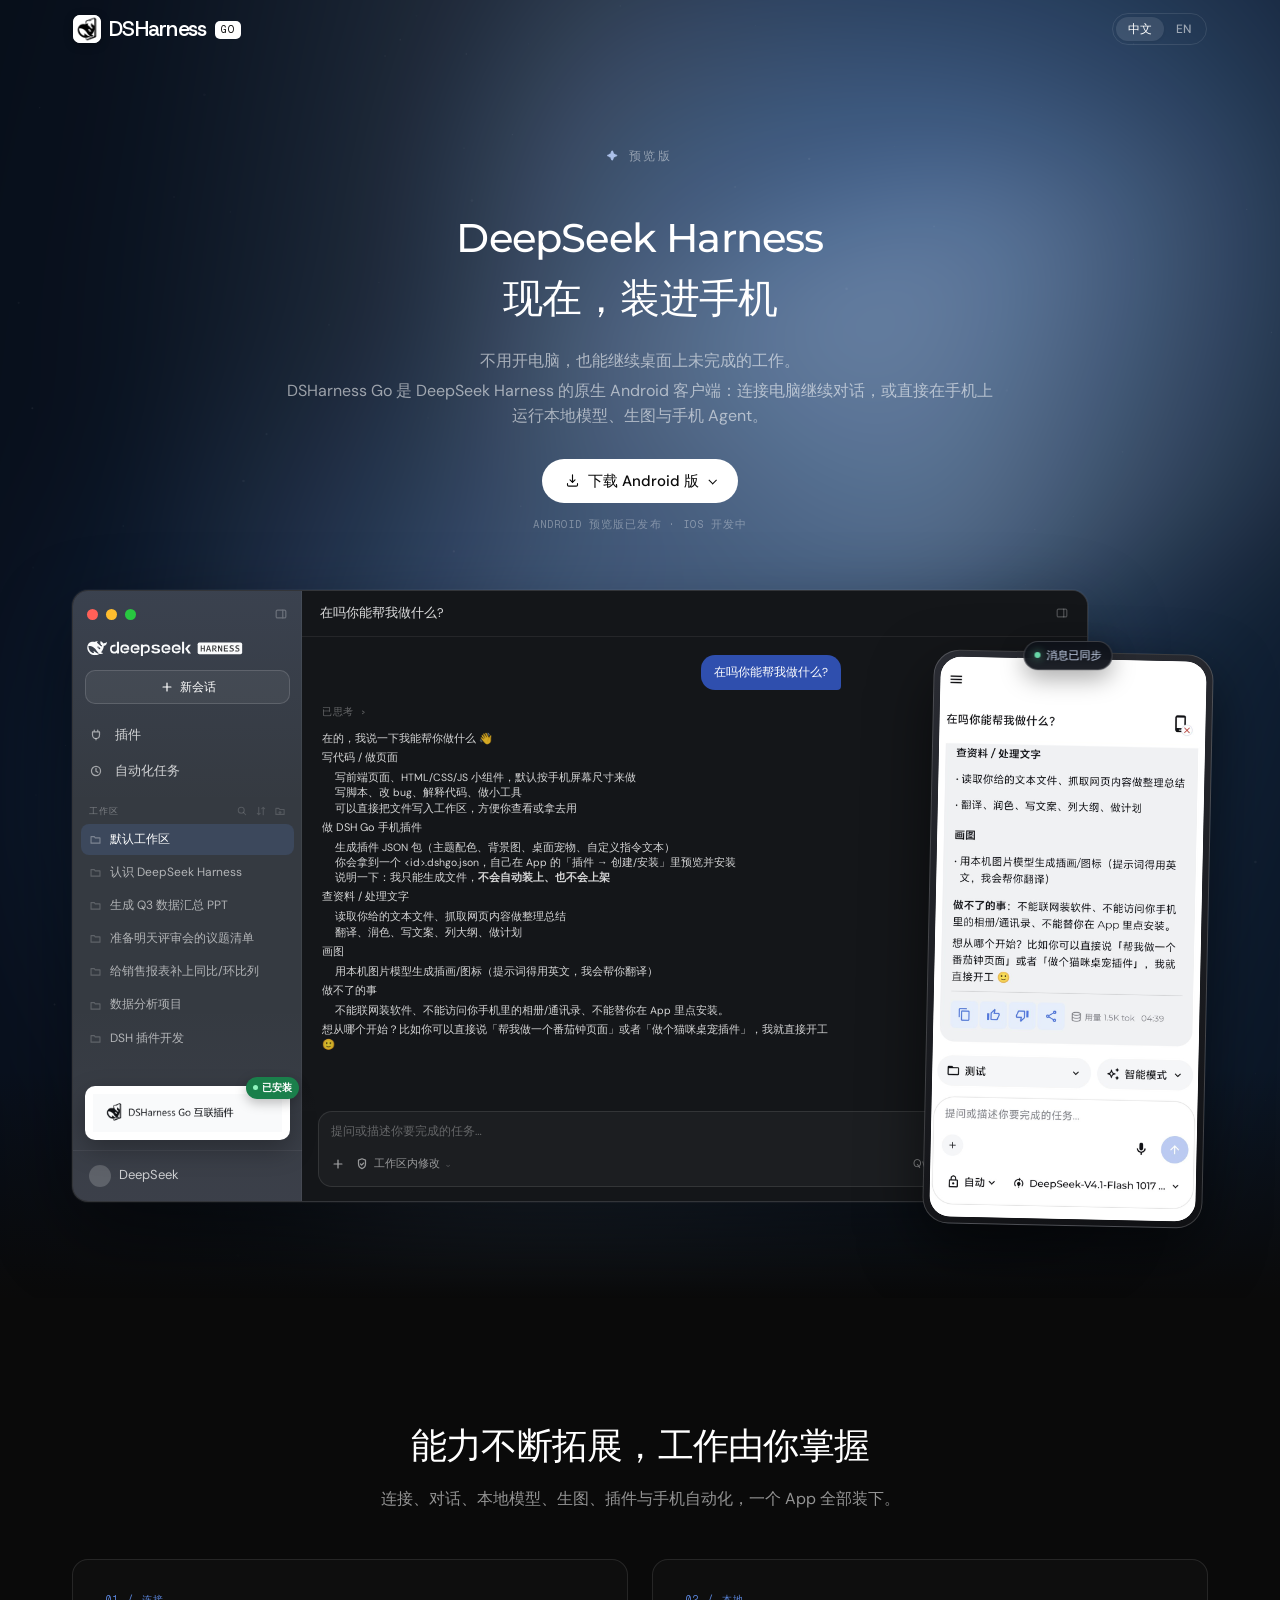
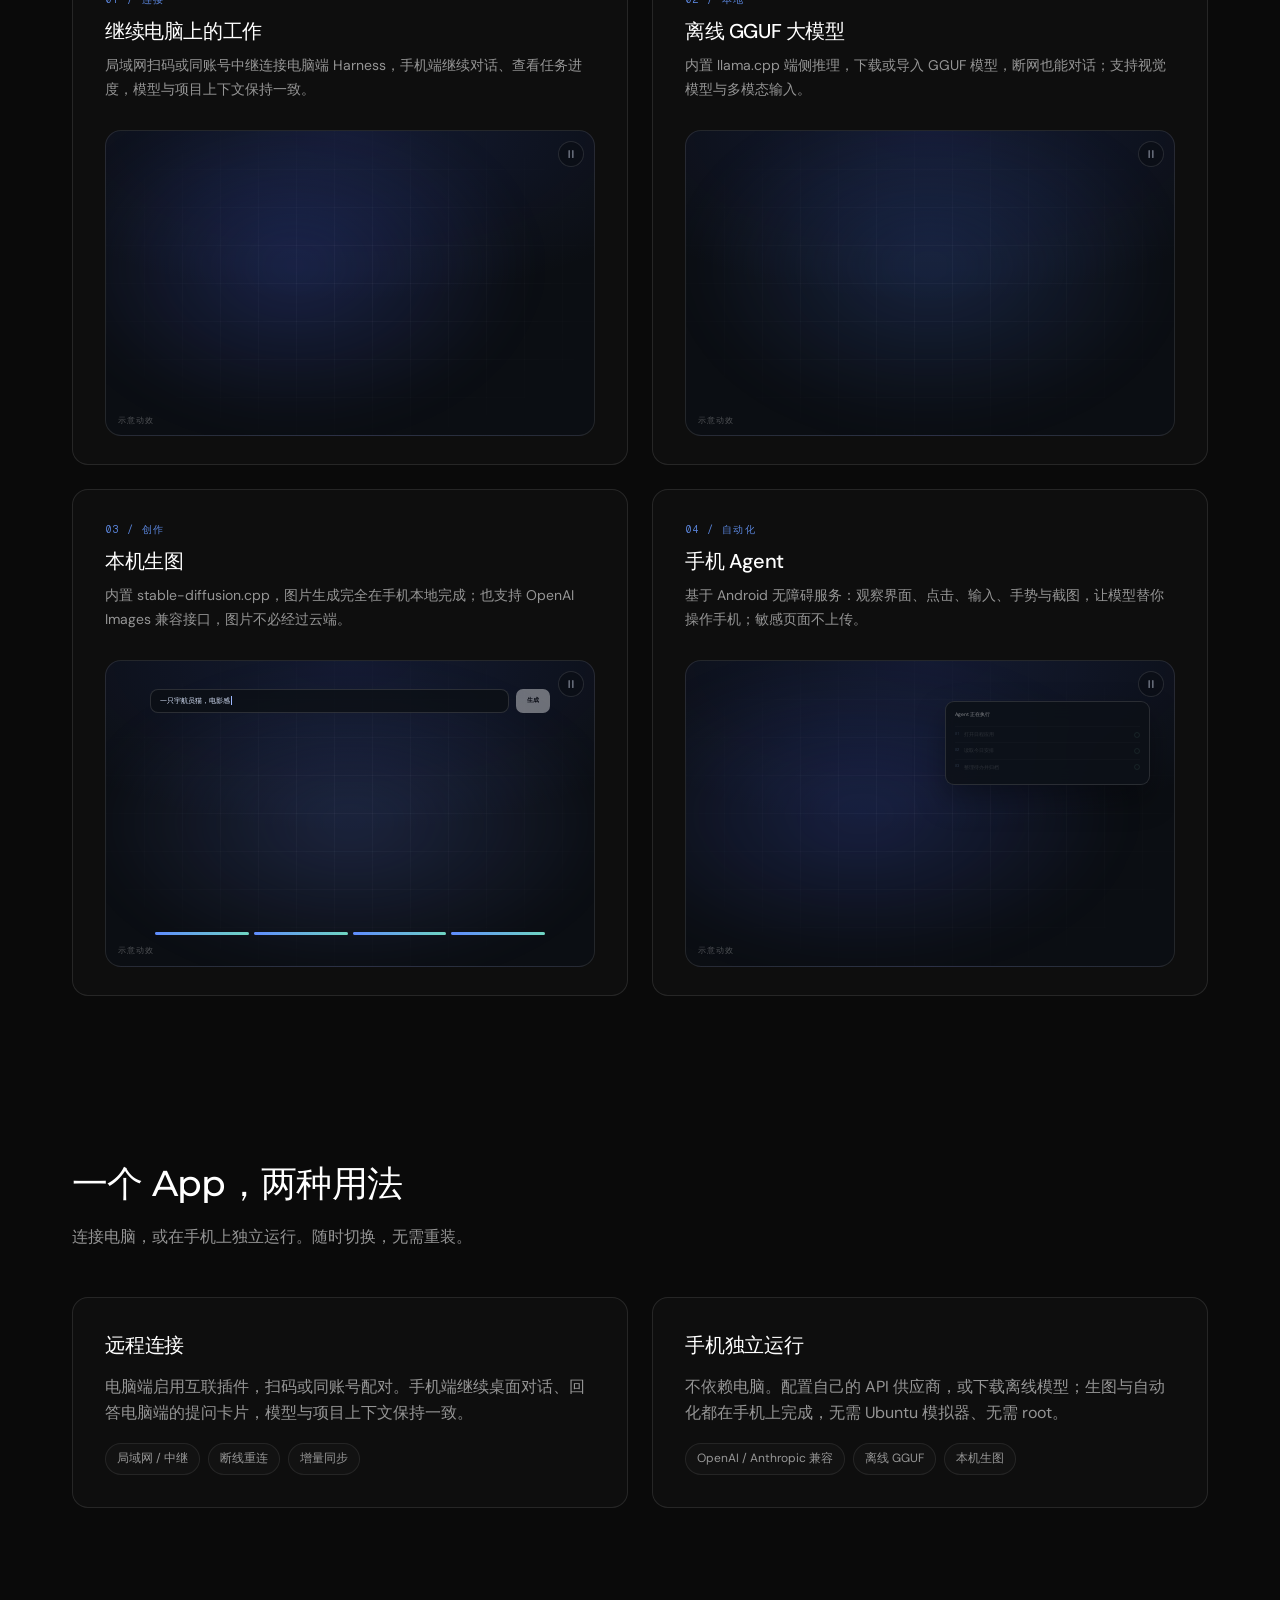
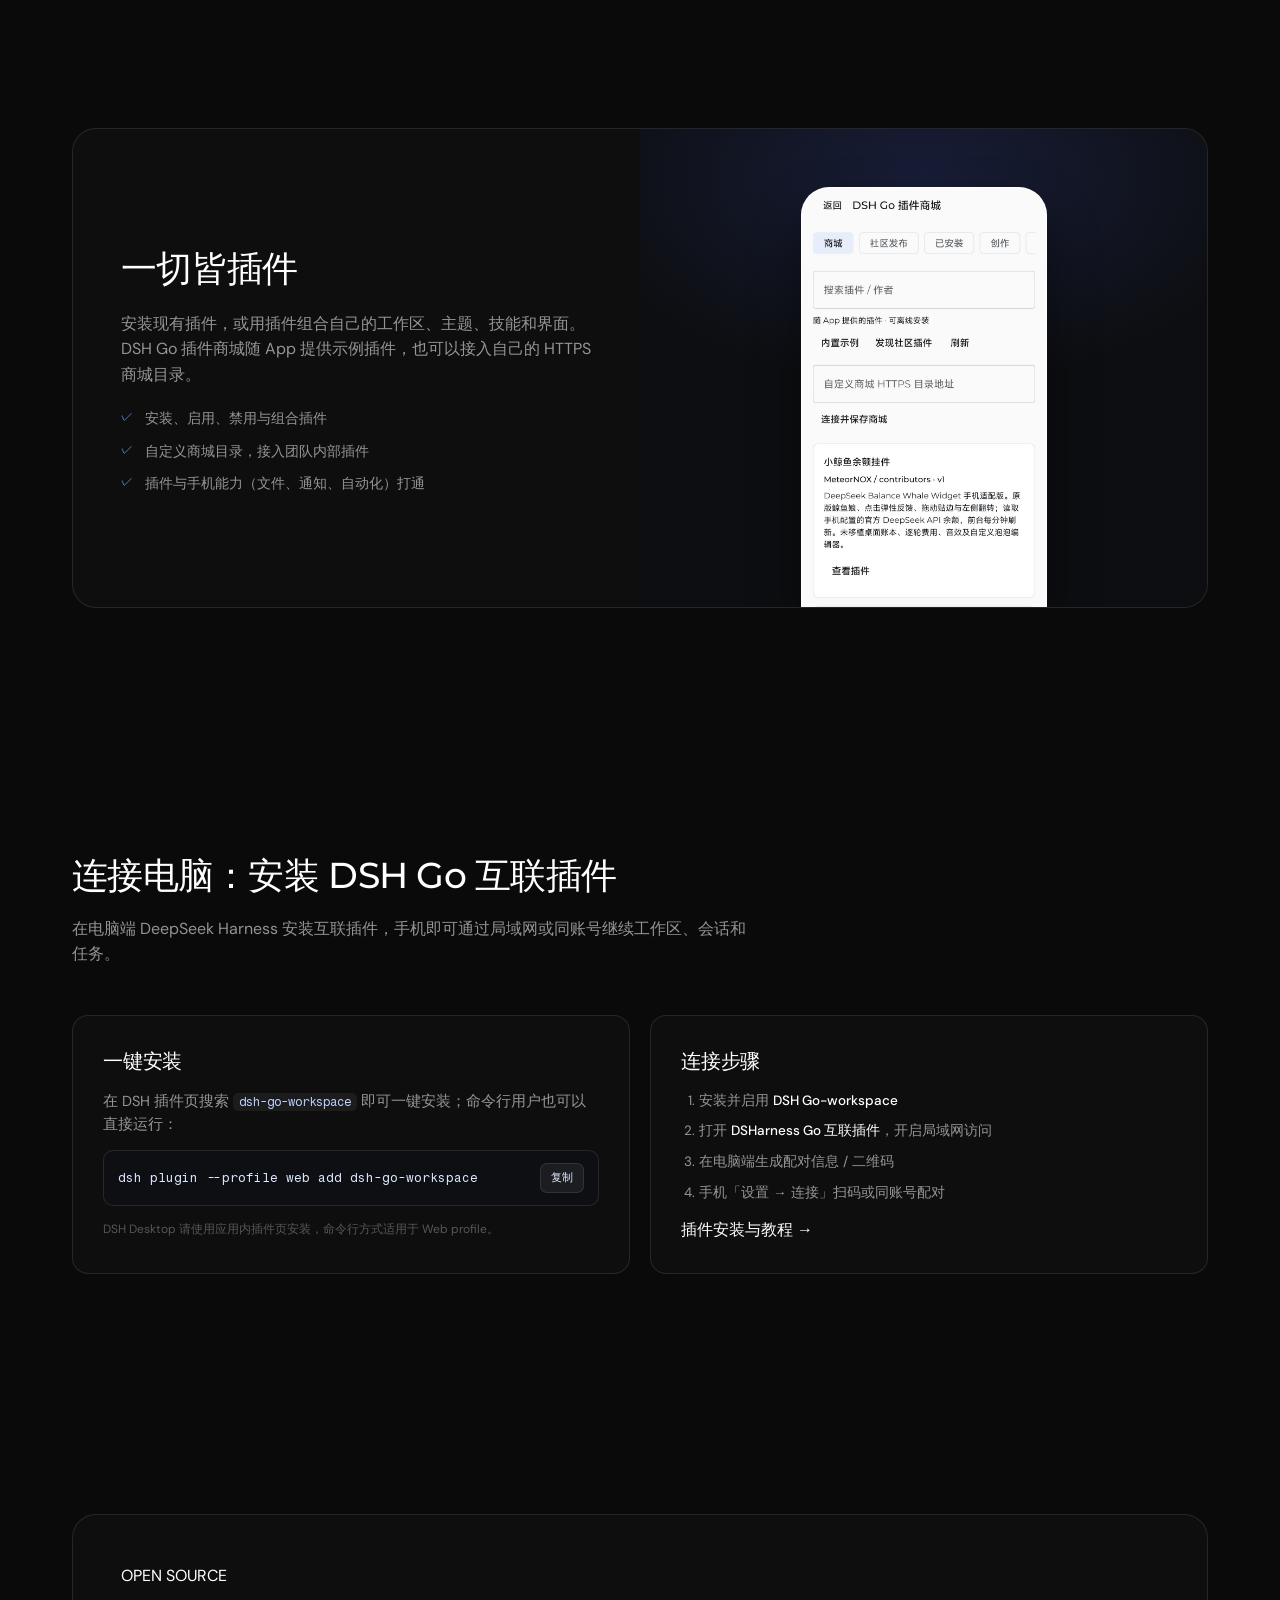
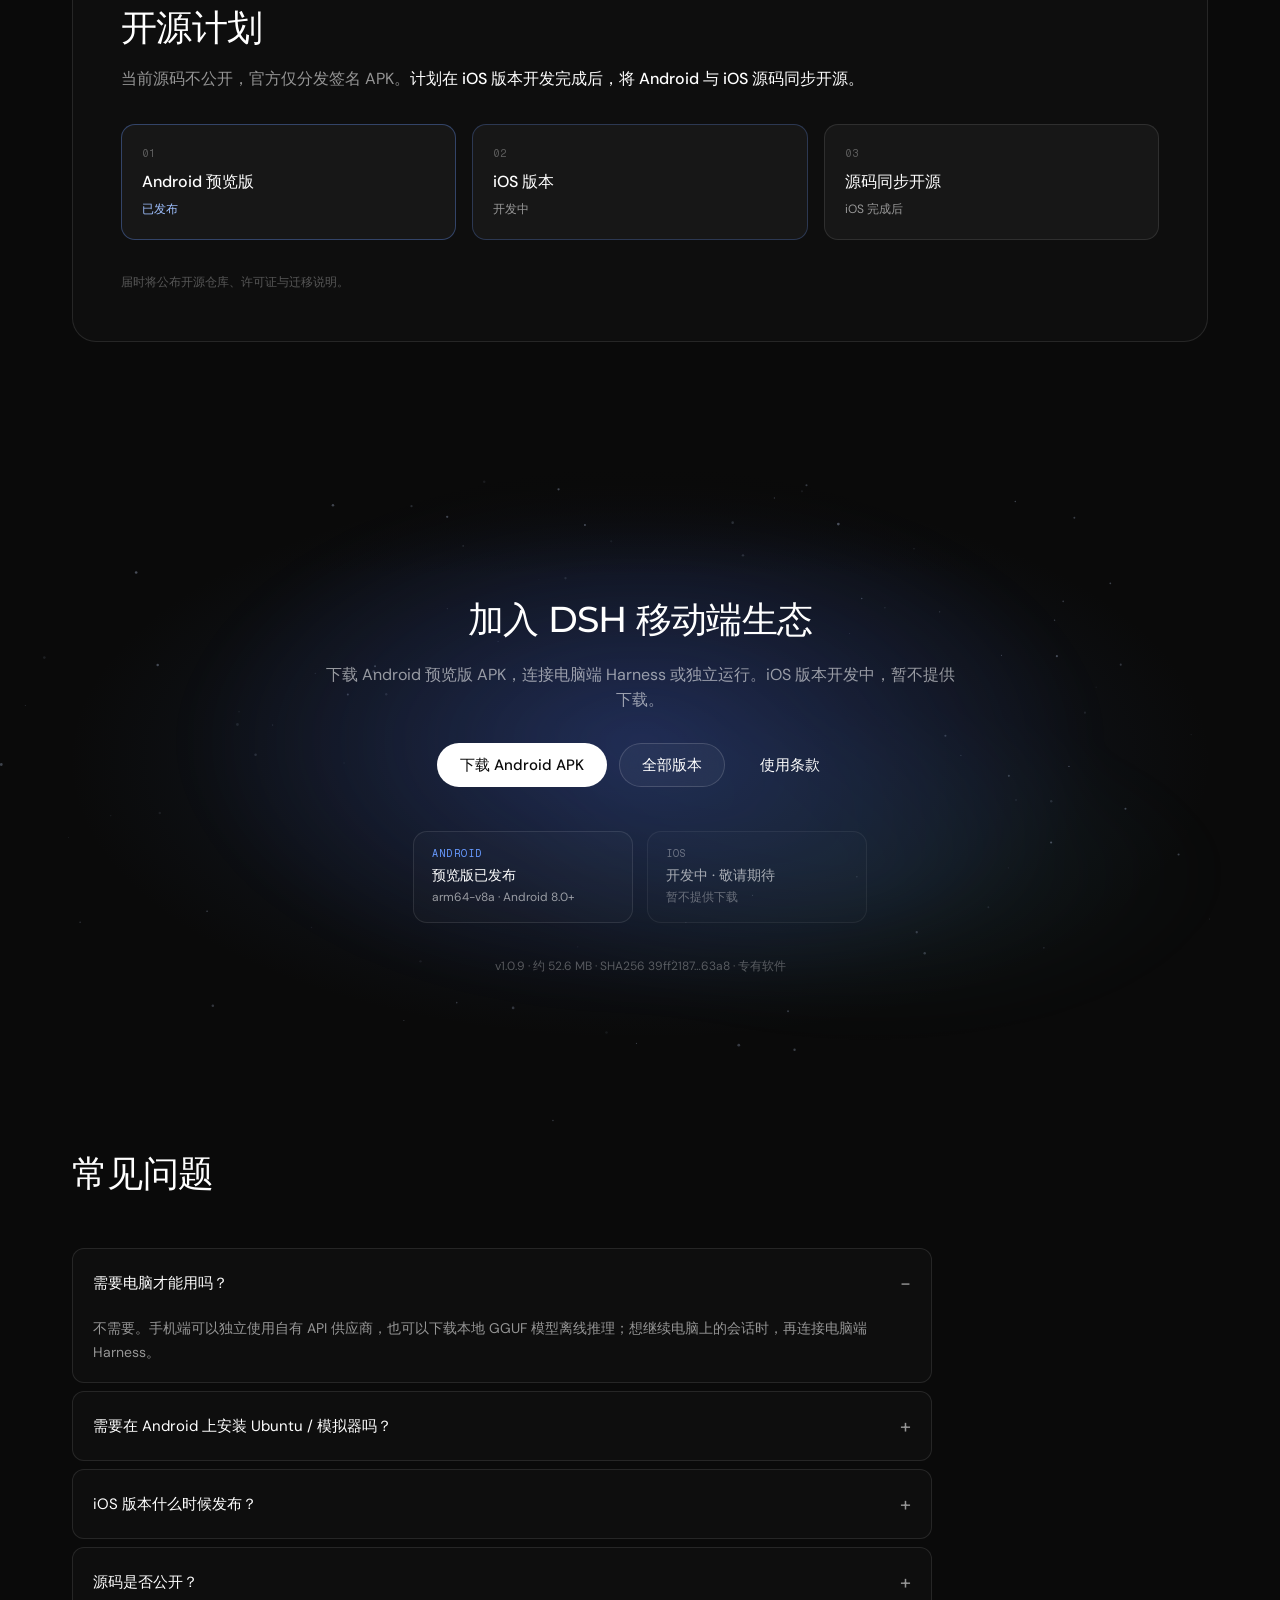
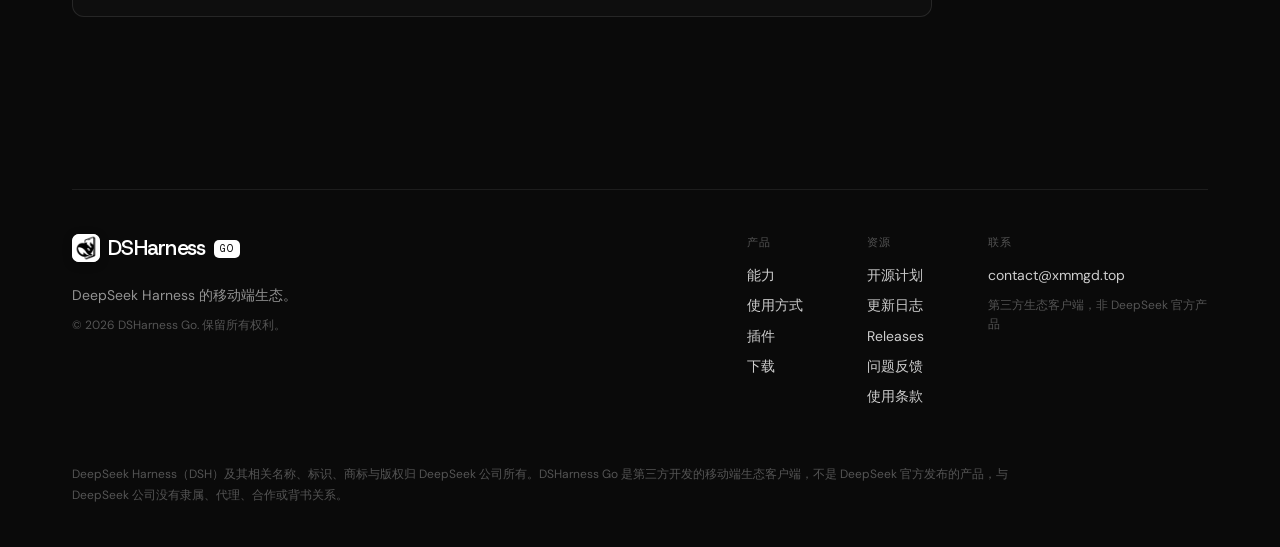
==== commit 190da29c: "site: animated 2x2 capability cards with scene motion and pause controls" ====
--- a/index.html
+++ b/index.html
@@ -187,45 +187,160 @@
           <p class="body-desc">连接、对话、本地模型、生图、插件与手机自动化，一个 App 全部装下。</p>
         </div>
 
-        <div class="cap-grid">
-          <article class="cap-card">
+        <div class="cap-grid cap-grid-motion">
+          <article class="cap-card cap-card-motion" data-motion-card>
             <div class="cap-copy">
+              <p class="cap-kicker">01 / 连接</p>
               <h3 class="subtitle">继续电脑上的工作</h3>
               <p class="body-desc">局域网扫码或同账号中继连接电脑端 Harness，手机端继续对话、查看任务进度，模型与项目上下文保持一致。</p>
             </div>
-            <figure class="cap-media">
-              <div class="cap-phone"><img src="assets/screenshots/chat.jpg" alt="对话与远程连接" loading="lazy"></div>
-            </figure>
+            <div class="motion-stage">
+              <div class="scene scene-remote">
+                <div class="sr-glow"></div>
+                <div class="sr-desk">
+                  <div class="sr-bar">
+                    <span class="sr-dots"><i></i><i></i><i></i></span>
+                    <span class="sr-title">DeepSeek Harness</span>
+                    <span class="sr-tag">桌面端</span>
+                  </div>
+                  <div class="sr-desk-body">
+                    <div class="sr-side">
+                      <span class="sr-line w70"></span>
+                      <span class="sr-line w50"></span>
+                      <span class="sr-ws">默认工作区</span>
+                      <span class="sr-line w80"></span>
+                      <span class="sr-line w65"></span>
+                      <span class="sr-line w75"></span>
+                    </div>
+                    <div class="sr-chat">
+                      <div class="sr-bubble sr-user">帮我把上周的项目记录整理成周报</div>
+                      <div class="sr-bubble sr-bot"><span class="sr-lines"><i></i><i></i><i></i></span></div>
+                      <div class="sr-task">
+                        <span>生成周报</span>
+                        <span class="sr-taskbar"><i></i></span>
+                      </div>
+                    </div>
+                  </div>
+                </div>
+                <div class="sr-beam"><i></i></div>
+                <div class="sr-phone">
+                  <div class="sr-notch"></div>
+                  <div class="sr-pscreen">
+                    <div class="sr-phead">DSHarness Go <span class="sr-conn">已连接</span></div>
+                    <div class="sr-pmsg sr-pmsg-user">把这份周报整理成 PPT</div>
+                    <div class="sr-pmsg sr-pmsg-bot"><i></i><i></i><i></i></div>
+                    <div class="sr-pinput">输入消息…</div>
+                  </div>
+                </div>
+                <span class="sr-float sr-float-a">同一工作区</span>
+                <span class="sr-float sr-float-b">上下文同步</span>
+              </div>
+              <button class="motion-pause" type="button" data-motion-toggle aria-label="暂停动效">
+                <svg class="icon-pause" viewBox="0 0 16 16" aria-hidden="true"><path d="M5.5 3.5v9M10.5 3.5v9"/></svg>
+                <svg class="icon-play" viewBox="0 0 16 16" aria-hidden="true"><path d="M5 3.5l7 4.5-7 4.5z" fill="currentColor" stroke="none"/></svg>
+              </button>
+              <span class="motion-label">示意动效</span>
+            </div>
           </article>
 
-          <article class="cap-card">
+          <article class="cap-card cap-card-motion" data-motion-card>
             <div class="cap-copy">
+              <p class="cap-kicker">02 / 本地</p>
               <h3 class="subtitle">离线 GGUF 大模型</h3>
               <p class="body-desc">内置 llama.cpp 端侧推理，下载或导入 GGUF 模型，断网也能对话；支持视觉模型与多模态输入。</p>
             </div>
-            <figure class="cap-media">
-              <div class="cap-phone"><img src="assets/screenshots/local-models.jpg" alt="本地模型" loading="lazy"></div>
-            </figure>
+            <div class="motion-stage">
+              <div class="scene scene-local">
+                <div class="sl-glow"></div>
+                <div class="sl-phone">
+                  <div class="sl-head"><span>本地模型</span><span class="sl-offline">飞行模式</span></div>
+                  <div class="sl-model">
+                    <div class="sl-model-top"><b>Llama 3.2 3B</b><span>GGUF</span></div>
+                    <div class="sl-bar"><i></i></div>
+                    <div class="sl-meta"><span>端侧推理 · 已就绪</span><b>100%</b></div>
+                  </div>
+                  <div class="sl-chat">
+                    <div class="sl-msg sl-msg-user">帮我总结这份会议记录</div>
+                    <div class="sl-msg sl-msg-bot"><i></i><i></i><i></i><i></i></div>
+                  </div>
+                  <div class="sl-foot"><span class="sl-local-badge">本地运行</span><span class="sl-speed">18 tok/s</span></div>
+                </div>
+                <div class="sl-pill">断网也能用</div>
+                <div class="sl-chip sl-chip-a">GGUF 已导入</div>
+                <div class="sl-chip sl-chip-b">无需网络</div>
+              </div>
+              <button class="motion-pause" type="button" data-motion-toggle aria-label="暂停动效">
+                <svg class="icon-pause" viewBox="0 0 16 16" aria-hidden="true"><path d="M5.5 3.5v9M10.5 3.5v9"/></svg>
+                <svg class="icon-play" viewBox="0 0 16 16" aria-hidden="true"><path d="M5 3.5l7 4.5-7 4.5z" fill="currentColor" stroke="none"/></svg>
+              </button>
+              <span class="motion-label">示意动效</span>
+            </div>
           </article>
 
-          <article class="cap-card">
+          <article class="cap-card cap-card-motion" data-motion-card>
             <div class="cap-copy">
+              <p class="cap-kicker">03 / 创作</p>
               <h3 class="subtitle">本机生图</h3>
               <p class="body-desc">内置 stable-diffusion.cpp，图片生成完全在手机本地完成；也支持 OpenAI Images 兼容接口，图片不必经过云端。</p>
             </div>
-            <figure class="cap-media">
-              <div class="cap-phone"><img src="assets/screenshots/multimodal.jpg" alt="多模态与本机生图" loading="lazy"></div>
-            </figure>
+            <div class="motion-stage">
+              <div class="scene scene-image">
+                <div class="si-glow"></div>
+                <div class="si-top">
+                  <span class="si-prompt"><span class="si-typing">一只宇航员猫，电影感</span><i class="si-caret"></i></span>
+                  <span class="si-btn">生成</span>
+                </div>
+                <div class="si-grid">
+                  <i class="si-tile t1"></i><i class="si-tile t2"></i><i class="si-tile t3"></i><i class="si-tile t4"></i>
+                </div>
+                <div class="si-steps"><i></i><i></i><i></i><i></i></div>
+                <div class="si-badge">本地生成 · 未上传</div>
+              </div>
+              <button class="motion-pause" type="button" data-motion-toggle aria-label="暂停动效">
+                <svg class="icon-pause" viewBox="0 0 16 16" aria-hidden="true"><path d="M5.5 3.5v9M10.5 3.5v9"/></svg>
+                <svg class="icon-play" viewBox="0 0 16 16" aria-hidden="true"><path d="M5 3.5l7 4.5-7 4.5z" fill="currentColor" stroke="none"/></svg>
+              </button>
+              <span class="motion-label">示意动效</span>
+            </div>
           </article>
 
-          <article class="cap-card">
+          <article class="cap-card cap-card-motion" data-motion-card>
             <div class="cap-copy">
+              <p class="cap-kicker">04 / 自动化</p>
               <h3 class="subtitle">手机 Agent</h3>
               <p class="body-desc">基于 Android 无障碍服务：观察界面、点击、输入、手势与截图，让模型替你操作手机；敏感页面不上传。</p>
             </div>
-            <figure class="cap-media">
-              <div class="cap-phone"><img src="assets/screenshots/phone-control.jpg" alt="手机控制与无障碍授权" loading="lazy"></div>
-            </figure>
+            <div class="motion-stage">
+              <div class="scene scene-agent">
+                <div class="sa-glow"></div>
+                <div class="sa-phone">
+                  <div class="sa-notch"></div>
+                  <div class="sa-screen">
+                    <div class="sa-status"><span>9:41</span><span class="sa-authed">无障碍已授权</span></div>
+                    <div class="sa-appbar">日程</div>
+                    <div class="sa-item"><i></i><span>产品评审会</span><em>10:30</em></div>
+                    <div class="sa-item"><i></i><span>周报整理</span><em>14:00</em></div>
+                    <div class="sa-item"><i></i><span>项目同步</span><em>17:30</em></div>
+                    <div class="sa-hl sa-hl-1"></div>
+                    <div class="sa-hl sa-hl-2"></div>
+                    <div class="sa-cursor"></div>
+                    <div class="sa-ripple"></div>
+                  </div>
+                </div>
+                <div class="sa-panel">
+                  <div class="sa-panel-head">Agent 正在执行</div>
+                  <div class="sa-step"><b>01</b><span>打开日程应用</span><i></i></div>
+                  <div class="sa-step"><b>02</b><span>读取今日安排</span><i></i></div>
+                  <div class="sa-step"><b>03</b><span>整理待办并归档</span><i></i></div>
+                </div>
+                <div class="sa-shield">敏感页面已跳过</div>
+              </div>
+              <button class="motion-pause" type="button" data-motion-toggle aria-label="暂停动效">
+                <svg class="icon-pause" viewBox="0 0 16 16" aria-hidden="true"><path d="M5.5 3.5v9M10.5 3.5v9"/></svg>
+                <svg class="icon-play" viewBox="0 0 16 16" aria-hidden="true"><path d="M5 3.5l7 4.5-7 4.5z" fill="currentColor" stroke="none"/></svg>
+              </button>
+              <span class="motion-label">示意动效</span>
+            </div>
           </article>
         </div>
       </div>
--- a/styles.css
+++ b/styles.css
@@ -1099,3 +1099,278 @@
   .os-card { padding: 26px; gap: 22px; }
   .os-timeline { grid-template-columns: 1fr; }
 }
+/* ============================================================
+   Animated capability cards (official-style 2x2 motion grid)
+   ============================================================ */
+.cap-grid-motion { align-items: stretch; }
+.cap-card-motion {
+  padding: 32px 32px 28px; gap: 0; overflow: visible;
+}
+.cap-card-motion .cap-copy { gap: 8px; padding-bottom: 24px; min-height: 138px; }
+.cap-kicker {
+  margin: 0; font-family: var(--font-mono); font-size: 10px; letter-spacing: .14em;
+  text-transform: uppercase; color: var(--brand); opacity: .85;
+}
+.cap-card-motion .subtitle { font-size: 20px; letter-spacing: -.02em; }
+.cap-card-motion .body-desc { font-size: 14px; line-height: 1.7; }
+
+.js .cap-card-motion { opacity: 0; transform: translateY(24px); transition: opacity .7s ease, transform .7s ease; }
+.js .cap-card-motion.is-inview { opacity: 1; transform: none; }
+.js .cap-card-motion:nth-child(2) { transition-delay: .08s; }
+.js .cap-card-motion:nth-child(3) { transition-delay: .16s; }
+.js .cap-card-motion:nth-child(4) { transition-delay: .24s; }
+
+.motion-stage {
+  position: relative; margin-top: auto; aspect-ratio: 16 / 10;
+  border: 1px solid var(--border); border-radius: 16px; overflow: hidden;
+  background:
+    radial-gradient(120% 90% at 50% 0%, rgba(77, 107, 254, .13), transparent 62%),
+    #0b0e13;
+  isolation: isolate;
+}
+.motion-stage::before {
+  content: ""; position: absolute; inset: 0; z-index: 0; pointer-events: none;
+  background-image:
+    linear-gradient(rgba(255, 255, 255, .035) 1px, transparent 1px),
+    linear-gradient(90deg, rgba(255, 255, 255, .035) 1px, transparent 1px);
+  background-size: 38px 38px;
+  mask-image: radial-gradient(ellipse 80% 80% at 50% 48%, #000 10%, transparent 78%);
+  -webkit-mask-image: radial-gradient(ellipse 80% 80% at 50% 48%, #000 10%, transparent 78%);
+}
+.motion-stage .scene { position: absolute; inset: 0; z-index: 1; overflow: hidden; }
+.motion-stage * { animation-play-state: paused; }
+.cap-card-motion.is-running .motion-stage * { animation-play-state: running; }
+.cap-card-motion.is-paused .motion-stage * { animation-play-state: paused !important; }
+.motion-pause {
+  position: absolute; top: 10px; right: 10px; z-index: 6;
+  display: inline-flex; align-items: center; justify-content: center;
+  width: 26px; height: 26px; padding: 0; cursor: pointer;
+  border-radius: 999px; border: 1px solid hsla(0, 0%, 100%, .16);
+  background: rgba(10, 12, 16, .55); color: #cfd8e8;
+  backdrop-filter: blur(10px); -webkit-backdrop-filter: blur(10px);
+  opacity: .7; transition: opacity .2s ease, background .2s ease;
+}
+.motion-pause:hover { opacity: 1; background: rgba(20, 24, 32, .8); }
+.motion-pause svg { width: 12px; height: 12px; fill: none; stroke: currentColor; stroke-width: 1.4; stroke-linecap: round; stroke-linejoin: round; }
+.motion-pause .icon-play { display: none; }
+.cap-card-motion.is-paused .motion-pause .icon-pause { display: none; }
+.cap-card-motion.is-paused .motion-pause .icon-play { display: block; }
+.motion-label {
+  position: absolute; left: 12px; bottom: 9px; z-index: 6;
+  font-family: var(--font-mono); font-size: 8px; letter-spacing: .12em;
+  text-transform: uppercase; color: hsla(0, 0%, 100%, .28); pointer-events: none;
+}
+
+/* ---------- shared bits ---------- */
+.motion-stage .dots { display: flex; gap: 4px; }
+.motion-stage .dots i { width: 5px; height: 5px; border-radius: 50%; background: #ff6058; display: block; }
+.motion-stage .dots i:nth-child(2) { background: #ffbd2e; }
+.motion-stage .dots i:nth-child(3) { background: #28c840; }
+
+/* ---------- 01 remote: desktop + phone ---------- */
+.scene-remote .sr-glow {
+  position: absolute; inset: -20%; z-index: 0;
+  background: radial-gradient(ellipse 50% 55% at 42% 46%, rgba(77, 107, 254, .22), transparent 68%);
+  filter: blur(22px);
+}
+.scene-remote .sr-desk {
+  position: absolute; left: 5%; top: 12%; width: 61%; height: 72%; z-index: 2;
+  border: 1px solid hsla(0, 0%, 100%, .14); border-radius: 10px; overflow: hidden;
+  background: #15181e; box-shadow: 0 18px 40px rgba(0, 0, 0, .45);
+  animation: mFadeUp 9s infinite both;
+}
+.sr-bar { height: 18px; display: flex; align-items: center; gap: 6px; padding: 0 8px; border-bottom: 1px solid hsla(0,0%,100%,.08); background: hsla(0,0%,100%,.03); }
+.sr-title { font-size: 5.5px; color: rgba(255,255,255,.65); }
+.sr-tag { margin-left: auto; font-family: var(--font-mono); font-size: 4px; color: rgba(255,255,255,.3); }
+.sr-desk-body { display: grid; grid-template-columns: 27% 1fr; height: calc(100% - 18px); }
+.sr-side { border-right: 1px solid hsla(0,0%,100%,.07); padding: 7px 6px; display: flex; flex-direction: column; gap: 5px; }
+.sr-line { display: block; height: 3px; border-radius: 2px; background: hsla(0,0%,100%,.12); }
+.sr-line.w70 { width: 70%; } .sr-line.w50 { width: 50%; } .sr-line.w80 { width: 80%; } .sr-line.w65 { width: 65%; } .sr-line.w75 { width: 75%; }
+.sr-ws { margin-top: 3px; padding: 3px 4px; border-radius: 3px; background: hsla(0,0%,100%,.08); font-size: 4.5px; color: rgba(255,255,255,.55); }
+.sr-chat { padding: 9px 8px; display: flex; flex-direction: column; gap: 6px; min-width: 0; }
+.sr-bubble { border-radius: 6px; padding: 5px 6px; font-size: 5.5px; line-height: 1.45; }
+.sr-user { align-self: flex-end; max-width: 86%; background: #3b5bdb; color: #fff; animation: mFadeIn 9s infinite both; animation-delay: .4s; }
+.sr-bot { width: 72%; background: hsla(0,0%,100%,.08); animation: mFadeIn 9s infinite both; animation-delay: 1.3s; }
+.sr-lines { display: flex; flex-direction: column; gap: 3px; }
+.sr-lines i { display: block; height: 3px; border-radius: 2px; background: hsla(0,0%,100%,.24); }
+.sr-lines i:nth-child(2) { width: 84%; } .sr-lines i:nth-child(3) { width: 58%; }
+.sr-task { margin-top: auto; display: flex; flex-direction: column; gap: 4px; animation: mFadeIn 9s infinite both; animation-delay: 2.6s; }
+.sr-task > span:first-child { font-size: 5px; color: rgba(255,255,255,.5); }
+.sr-taskbar { display: block; height: 4px; border-radius: 4px; background: hsla(0,0%,100%,.08); overflow: hidden; }
+.sr-taskbar i { display: block; width: 0; height: 100%; border-radius: 4px; background: linear-gradient(90deg, #5f8cff, #6fd6c2); animation: mProgress 9s infinite both; animation-delay: 2.6s; }
+.sr-phone {
+  position: absolute; right: 5.5%; top: 15%; width: 23%; height: 74%; z-index: 4;
+  border-radius: 12px; border: 1px solid hsla(0, 0%, 100%, .22);
+  background: #05070b; box-shadow: 0 18px 36px rgba(0,0,0,.5);
+  animation: mPhoneIn 9s infinite both;
+}
+.sr-notch { position: absolute; top: 3px; left: 50%; transform: translateX(-50%); width: 28%; height: 4px; border-radius: 999px; background: #000; z-index: 2; }
+.sr-pscreen { position: absolute; inset: 3px; border-radius: 9px; overflow: hidden; background: #f7f9fc; color: #111827; padding: 8px 6px 6px; display: flex; flex-direction: column; gap: 5px; }
+.sr-phead { font-size: 5px; font-weight: 600; display: flex; align-items: center; justify-content: space-between; gap: 3px; }
+.sr-conn { font-size: 4px; font-weight: 500; color: #087a4b; background: #d9f5e6; border-radius: 3px; padding: 1px 3px; animation: mPop 9s infinite both; animation-delay: 1.4s; }
+.sr-pmsg { border-radius: 5px; padding: 4px 5px; font-size: 4.8px; line-height: 1.5; }
+.sr-pmsg-user { align-self: flex-end; max-width: 88%; background: #3767e8; color: #fff; animation: mFadeIn 9s infinite both; animation-delay: 2.2s; }
+.sr-pmsg-bot { width: 84%; background: #e8edf5; animation: mFadeIn 9s infinite both; animation-delay: 3.4s; }
+.sr-pmsg-bot i { display: block; height: 3px; border-radius: 2px; background: #c4ccd9; margin-bottom: 3px; }
+.sr-pmsg-bot i:nth-child(2) { width: 80%; } .sr-pmsg-bot i:nth-child(3) { width: 55%; margin-bottom: 0; }
+.sr-pinput { margin-top: auto; border: 1px solid #d8dee8; border-radius: 5px; padding: 4px; font-size: 4px; color: #98a1b1; }
+.sr-beam { position: absolute; left: 64%; top: 51%; width: 9%; height: 1px; z-index: 3; transform-origin: left center; background: linear-gradient(90deg, rgba(103,214,166,.1), rgba(103,214,166,.85), rgba(103,214,166,.1)); animation: mBeam 9s infinite both; }
+.sr-beam i { position: absolute; top: -2px; left: 0; width: 5px; height: 5px; border-radius: 50%; background: #8cf0c8; box-shadow: 0 0 8px rgba(103,214,166,.9); animation: mBeamDot 9s infinite both; }
+.sr-float { position: absolute; z-index: 5; padding: 3px 6px; border-radius: 999px; border: 1px solid hsla(0,0%,100%,.14); background: rgba(12,16,22,.82); color: #cfe0ff; font-size: 4.8px; white-space: nowrap; backdrop-filter: blur(8px); }
+.sr-float-a { left: 7%; top: 7%; animation: mFadeIn 9s infinite both; animation-delay: 1.8s; }
+.sr-float-b { right: 7%; top: 7%; animation: mFadeIn 9s infinite both; animation-delay: 2.4s; }
+
+/* ---------- 02 local model ---------- */
+.scene-local .sl-glow { position: absolute; inset: -20%; background: radial-gradient(ellipse 52% 55% at 50% 46%, rgba(62, 102, 200, .24), transparent 68%); filter: blur(22px); }
+.sl-phone {
+  position: absolute; left: 32%; top: 8%; width: 36%; height: 84%; z-index: 2;
+  border-radius: 14px; border: 1px solid hsla(0,0%,100%,.2); overflow: hidden;
+  background: #0e1219; box-shadow: 0 18px 40px rgba(0,0,0,.5); padding: 9px 8px;
+  display: flex; flex-direction: column; gap: 7px; animation: mPhoneIn 9s infinite both;
+}
+.sl-head { display: flex; align-items: center; justify-content: space-between; border-bottom: 1px solid hsla(0,0%,100%,.08); padding-bottom: 6px; font-size: 5.5px; color: rgba(255,255,255,.75); }
+.sl-offline { font-size: 4px; color: #f5c77a; border: 1px solid rgba(245,199,122,.35); background: rgba(245,199,122,.08); border-radius: 3px; padding: 1px 3px; animation: mPop 9s infinite both; animation-delay: 2.1s; }
+.sl-model { padding: 7px; border: 1px solid hsla(0,0%,100%,.1); border-radius: 7px; background: hsla(0,0%,100%,.04); display: flex; flex-direction: column; gap: 5px; animation: mFadeUp 9s infinite both; animation-delay: .4s; }
+.sl-model-top { display: flex; align-items: center; justify-content: space-between; gap: 4px; font-size: 5.2px; }
+.sl-model-top b { color: #e9f0ff; font-weight: 500; }
+.sl-model-top span { font-family: var(--font-mono); font-size: 3.8px; color: #9db8ff; }
+.sl-bar { height: 4px; border-radius: 4px; background: hsla(0,0%,100%,.1); overflow: hidden; }
+.sl-bar i { display: block; width: 0; height: 100%; border-radius: 4px; background: linear-gradient(90deg, #5f8cff, #6fd6c2); animation: mProgress 9s infinite both; }
+.sl-meta { display: flex; justify-content: space-between; font-size: 4px; color: rgba(255,255,255,.48); }
+.sl-meta b { color: #8fe0c2; font-weight: 500; animation: mFadeIn 9s infinite both; animation-delay: 2.4s; }
+.sl-chat { display: flex; flex-direction: column; gap: 5px; }
+.sl-msg { border-radius: 6px; padding: 5px; font-size: 4.8px; line-height: 1.5; }
+.sl-msg-user { align-self: flex-end; max-width: 88%; background: #3958c9; color: #fff; animation: mFadeIn 9s infinite both; animation-delay: 3.2s; }
+.sl-msg-bot { width: 86%; background: hsla(0,0%,100%,.08); animation: mFadeIn 9s infinite both; animation-delay: 4.2s; }
+.sl-msg-bot i { display: block; height: 3px; border-radius: 2px; background: hsla(0,0%,100%,.28); margin-bottom: 3px; }
+.sl-msg-bot i:nth-child(2) { width: 82%; } .sl-msg-bot i:nth-child(3) { width: 60%; } .sl-msg-bot i:nth-child(4) { width: 74%; margin-bottom: 0; }
+.sl-foot { margin-top: auto; display: flex; align-items: center; justify-content: space-between; }
+.sl-local-badge { font-size: 4px; color: #8fe0c2; background: rgba(103,214,166,.1); border: 1px solid rgba(103,214,166,.25); border-radius: 3px; padding: 2px 4px; animation: mPop 9s infinite both; animation-delay: 5.5s; }
+.sl-speed { font-family: var(--font-mono); font-size: 4px; color: rgba(255,255,255,.42); animation: mFadeIn 9s infinite both; animation-delay: 5.8s; }
+.sl-pill { position: absolute; right: 7%; top: 13%; z-index: 3; padding: 4px 8px; border-radius: 999px; border: 1px solid rgba(245,199,122,.28); background: rgba(15,18,24,.85); color: #f5d79a; font-size: 5.5px; white-space: nowrap; animation: mFadeIn 9s infinite both; animation-delay: 2.6s; }
+
+/* ---------- 03 local image ---------- */
+.scene-image .si-glow { position: absolute; inset: -20%; background: radial-gradient(ellipse 55% 50% at 50% 52%, rgba(90, 118, 220, .22), transparent 70%); filter: blur(20px); }
+.si-top { position: absolute; left: 9%; right: 9%; top: 9%; z-index: 2; display: flex; gap: 7px; align-items: center; }
+.si-prompt { flex: 1; min-width: 0; display: flex; align-items: center; gap: 1px; height: 24px; padding: 0 9px; border: 1px solid hsla(0,0%,100%,.13); border-radius: 8px; background: rgba(12,15,21,.8); font-size: 6.5px; color: #dce7ff; overflow: hidden; white-space: nowrap; }
+.si-typing { display: inline-block; max-width: 0; overflow: hidden; white-space: nowrap; animation: mType 9s steps(12, end) infinite both; }
+.si-caret { width: 1px; height: 9px; background: #9db8ff; animation: mBlink 1s steps(2, end) infinite; }
+.si-btn { flex: none; display: inline-flex; align-items: center; justify-content: center; height: 24px; padding: 0 11px; border-radius: 7px; background: #fff; color: #0a0a0a; font-size: 6px; font-weight: 600; animation: mBtnPulse 9s infinite both; }
+.si-grid { position: absolute; left: 10%; right: 10%; top: 28%; height: 52%; z-index: 2; display: grid; grid-template-columns: 1fr 1fr; grid-template-rows: 1fr 1fr; gap: 7px; }
+.si-tile { display: block; border-radius: 7px; border: 1px solid hsla(0,0%,100%,.14); filter: blur(12px); opacity: 0; transform: scale(.92); animation: mTileIn 9s infinite both; }
+.si-tile.t1 { background: linear-gradient(135deg, #0a1929 0%, #23425f 45%, #a8c7e8 100%); animation-delay: 2.8s; }
+.si-tile.t2 { background: linear-gradient(135deg, #261a12 0%, #6b4635 48%, #d2aa7a 100%); animation-delay: 2.95s; }
+.si-tile.t3 { background: linear-gradient(135deg, #1b1526 0%, #4d386b 50%, #b39fdc 100%); animation-delay: 3.1s; }
+.si-tile.t4 { background: linear-gradient(135deg, #101f1c 0%, #2e5b50 50%, #9ccabc 100%); animation-delay: 3.25s; }
+.si-steps { position: absolute; left: 10%; right: 10%; bottom: 10%; z-index: 2; display: flex; gap: 5px; }
+.si-steps i { flex: 1; height: 3px; border-radius: 3px; background: hsla(0,0%,100%,.12); overflow: hidden; }
+.si-steps i::after { content: ""; display: block; width: 100%; height: 100%; background: linear-gradient(90deg, #5f8cff, #6fd6c2); transform: scaleX(0); transform-origin: left center; animation: mStep 9s infinite both; animation-delay: 1.8s; }
+.si-steps i:nth-child(2)::after { animation-delay: 2.1s; } .si-steps i:nth-child(3)::after { animation-delay: 2.4s; } .si-steps i:nth-child(4)::after { animation-delay: 2.7s; }
+.si-badge { position: absolute; top: 19%; right: 9%; z-index: 3; padding: 3px 7px; border-radius: 999px; border: 1px solid rgba(103,214,166,.28); background: rgba(10,16,15,.82); color: #8fe0c2; font-size: 5px; animation: mFadeIn 9s infinite both; animation-delay: 4.9s; }
+
+/* ---------- 04 agent ---------- */
+.scene-agent .sa-glow { position: absolute; inset: -20%; background: radial-gradient(ellipse 55% 50% at 40% 50%, rgba(77,107,254,.2), transparent 70%); filter: blur(22px); }
+.sa-phone { position: absolute; left: 6%; top: 7%; width: 38%; height: 84%; z-index: 2; border-radius: 13px; border: 1px solid hsla(0,0%,100%,.2); background: #05070b; padding: 4px; box-shadow: 0 18px 40px rgba(0,0,0,.5); animation: mPhoneIn 9s infinite both; }
+.sa-notch { position: absolute; top: 3px; left: 50%; transform: translateX(-50%); width: 26%; height: 4px; border-radius: 999px; background: #000; z-index: 2; }
+.sa-screen { position: relative; height: 100%; border-radius: 9px; overflow: hidden; background: #f7f8fb; color: #111827; padding: 10px 6px 6px; }
+.sa-status { display: flex; align-items: center; justify-content: space-between; font-size: 4px; color: #6b7280; margin-bottom: 8px; }
+.sa-authed { color: #087a4b; background: #d9f5e6; border-radius: 3px; padding: 1px 3px; animation: mPop 9s infinite both; animation-delay: .8s; }
+.sa-appbar { font-size: 5.5px; font-weight: 600; padding: 3px 0 6px; border-bottom: 1px solid #e5e7eb; }
+.sa-item { display: flex; align-items: center; gap: 4px; margin-top: 5px; padding: 4px; border: 1px solid #e5e7eb; border-radius: 4px; font-size: 4.2px; color: #374151; }
+.sa-item i { width: 4px; height: 4px; border-radius: 1px; background: #94a3b8; }
+.sa-item em { margin-left: auto; font-style: normal; color: #9ca3af; }
+.sa-hl { position: absolute; z-index: 3; border: 1.5px solid rgba(56,116,255,.85); border-radius: 4px; background: rgba(56,116,255,.08); opacity: 0; animation: mHighlight 9s infinite both; }
+.sa-hl-1 { left: 7px; top: 42px; right: 7px; height: 19px; animation-delay: 1.2s; }
+.sa-hl-2 { left: 7px; top: 66px; right: 7px; height: 19px; animation-delay: 2.1s; }
+.sa-cursor { position: absolute; z-index: 5; left: 22%; top: 47%; width: 7px; height: 7px; border-radius: 50%; background: #fff; box-shadow: 0 0 0 2px rgba(56,116,255,.9), 0 0 12px rgba(56,116,255,.9); opacity: 0; animation: mCursor 9s infinite both; }
+.sa-ripple { position: absolute; z-index: 4; left: 25%; top: 51%; width: 8px; height: 8px; border-radius: 50%; border: 1.5px solid rgba(56,116,255,.8); opacity: 0; animation: mRipple 9s infinite both; }
+.sa-panel { position: absolute; right: 5%; top: 13%; width: 42%; z-index: 3; padding: 9px; border: 1px solid hsla(0,0%,100%,.12); border-radius: 9px; background: rgba(13,17,24,.9); box-shadow: 0 14px 30px rgba(0,0,0,.35); backdrop-filter: blur(10px); }
+.sa-panel-head { font-size: 5px; color: rgba(255,255,255,.5); margin-bottom: 7px; }
+.sa-step { display: flex; align-items: center; gap: 5px; padding: 4px 0; border-top: 1px solid hsla(0,0%,100%,.07); font-size: 4.6px; color: rgba(255,255,255,.55); opacity: .25; animation: mStepRow 9s infinite both; }
+.sa-step b { font-family: var(--font-mono); font-size: 3.6px; color: #8fa9d9; font-weight: 400; }
+.sa-step i { margin-left: auto; width: 6px; height: 6px; border-radius: 50%; border: 1px solid rgba(143,224,194,.35); }
+.sa-step:nth-child(2) { animation-delay: 1.9s; } .sa-step:nth-child(3) { animation-delay: 2.8s; } .sa-step:nth-child(4) { animation-delay: 3.7s; }
+.sa-shield { position: absolute; right: 6%; bottom: 9%; z-index: 4; padding: 4px 7px; border-radius: 999px; border: 1px solid rgba(103,214,166,.25); background: rgba(10,16,15,.84); color: #8fe0c2; font-size: 4.6px; animation: mFadeIn 9s infinite both; animation-delay: 5.4s; }
+
+/* ---------- keyframes ---------- */
+@keyframes mFadeIn { 0%, 6% { opacity: 0; } 12%, 92% { opacity: 1; } 100% { opacity: 0; } }
+@keyframes mFadeUp { 0% { opacity: 0; transform: translateY(8px); } 8%, 94% { opacity: 1; transform: none; } 100% { opacity: 0; transform: translateY(-3px); } }
+@keyframes mPhoneIn { 0% { opacity: 0; transform: translate(12px, 8px) scale(.96); } 10%, 94% { opacity: 1; transform: none; } 100% { opacity: 0; transform: translate(4px, -4px) scale(.99); } }
+@keyframes mPop { 0%, 10% { opacity: 0; transform: scale(.7); } 15%, 94% { opacity: 1; transform: scale(1); } 100% { opacity: 0; } }
+@keyframes mBeam { 0%, 8% { opacity: 0; transform: scaleX(0); } 14%, 90% { opacity: 1; transform: scaleX(1); } 100% { opacity: 0; transform: scaleX(1); } }
+@keyframes mBeamDot { 0%, 14% { opacity: 0; transform: translateX(0); } 18% { opacity: 1; } 42%, 90% { opacity: 1; transform: translateX(38px); } 100% { opacity: 0; transform: translateX(38px); } }
+@keyframes mProgress { 0%, 20% { width: 0; } 34%, 92% { width: 78%; } 100% { width: 78%; } }
+@keyframes mType { 0%, 8% { max-width: 0; } 26%, 94% { max-width: 100%; } 100% { max-width: 100%; } }
+@keyframes mBlink { 0%, 49% { opacity: 1; } 50%, 100% { opacity: 0; } }
+@keyframes mBtnPulse { 0%, 20% { opacity: .4; } 26%, 34% { opacity: 1; transform: scale(.96); } 40%, 92% { opacity: 1; transform: scale(1); } 100% { opacity: .4; } }
+@keyframes mTileIn { 0%, 20% { opacity: 0; filter: blur(12px); transform: scale(.92); } 32%, 94% { opacity: 1; filter: blur(0); transform: scale(1); } 100% { opacity: 0; filter: blur(8px); } }
+@keyframes mStep { 0%, 18% { transform: scaleX(0); } 30%, 94% { transform: scaleX(1); } 100% { transform: scaleX(1); } }
+@keyframes mHighlight { 0%, 8% { opacity: 0; transform: scale(.97); } 14%, 30% { opacity: 1; transform: scale(1); } 38%, 100% { opacity: 0; } }
+@keyframes mCursor { 0%, 8% { opacity: 0; transform: translate(0, 0); } 14%, 24% { opacity: 1; transform: translate(12px, 8px); } 34%, 100% { opacity: 0; transform: translate(12px, 8px); } }
+@keyframes mRipple { 0%, 22% { opacity: 0; transform: scale(.4); } 26% { opacity: .9; } 36%, 100% { opacity: 0; transform: scale(2.4); } }
+@keyframes mStepRow { 0%, 10% { opacity: .25; } 18%, 94% { opacity: 1; } 100% { opacity: .25; } }
+
+@media (prefers-reduced-motion: reduce) {
+  .js .cap-card-motion { opacity: 1 !important; transform: none !important; transition: none !important; }
+  .motion-stage *, .motion-stage { animation: none !important; }
+  .motion-stage .si-tile { opacity: 1; filter: none; transform: none; }
+  .si-steps i::after { transform: scaleX(1); }
+  .sr-taskbar i, .sl-bar i { width: 78%; }
+  .si-typing { max-width: 100%; }
+  .motion-pause { display: none; }
+}
+
+@media (max-width: 1024px) {
+  .cap-card-motion { padding: 28px 28px 24px; }
+  .cap-card-motion .cap-copy { min-height: 150px; }
+  .motion-stage { aspect-ratio: 16 / 10.5; }
+}
+@media (max-width: 767px) {
+  .cap-card-motion { padding: 24px 20px 20px; }
+  .cap-card-motion .cap-copy { min-height: 0; padding-bottom: 22px; }
+  .motion-stage { aspect-ratio: 16 / 11; }
+  .motion-label { display: none; }
+}
+
+
+/* static fallback when JavaScript is unavailable */
+html:not(.js) .motion-stage * { animation: none !important; }
+html:not(.js) .motion-pause { display: none; }
+html:not(.js) .si-tile { opacity: 1; filter: none; transform: none; }
+html:not(.js) .si-steps i::after { transform: scaleX(1); }
+html:not(.js) .sr-taskbar i,
+html:not(.js) .sl-bar i { width: 78%; }
+html:not(.js) .si-typing { max-width: 100%; }
+html:not(.js) .sa-hl,
+html:not(.js) .sa-cursor,
+html:not(.js) .sa-ripple { opacity: 1; }
+
+/* scene-local side chips and image tile depth */
+.sl-chip {
+  position: absolute; z-index: 3; padding: 4px 7px; border-radius: 6px;
+  border: 1px solid hsla(0, 0%, 100%, .13); background: rgba(12, 16, 23, .8);
+  font-size: 5px; color: rgba(255, 255, 255, .62); white-space: nowrap;
+  backdrop-filter: blur(8px); animation: mFadeIn 9s infinite both;
+}
+.sl-chip-a { left: 6%; top: 27%; animation-delay: 3.4s; }
+.sl-chip-b { right: 6%; top: 34%; animation-delay: 4.0s; }
+.sl-phone { left: 30%; width: 40%; }
+
+.si-tile { position: relative; overflow: hidden; }
+.si-tile::before,
+.si-tile::after { content: ""; position: absolute; border-radius: 50%; pointer-events: none; }
+.si-tile::before {
+  width: 58%; height: 58%; left: 10%; bottom: -14%;
+  background: radial-gradient(circle at 36% 30%, rgba(255, 255, 255, .7), rgba(255, 255, 255, .16) 42%, transparent 68%);
+  filter: blur(4px);
+}
+.si-tile::after {
+  width: 30%; height: 30%; right: 10%; top: 10%;
+  background: radial-gradient(circle at 40% 35%, rgba(255, 255, 255, .65), transparent 66%);
+  filter: blur(2px);
+}
+.si-tile.t2::before { left: auto; right: 8%; bottom: -18%; width: 54%; height: 54%; background: radial-gradient(circle at 50% 42%, rgba(255, 224, 178, .7), transparent 68%); }
+.si-tile.t2::after { right: auto; left: 12%; top: 14%; width: 26%; height: 26%; }
+.si-tile.t3::before { left: -8%; bottom: -20%; width: 66%; height: 66%; background: radial-gradient(circle at 45% 42%, rgba(210, 188, 255, .7), transparent 68%); }
+.si-tile.t4::before { left: 14%; bottom: -22%; width: 64%; height: 64%; background: radial-gradient(circle at 42% 38%, rgba(170, 240, 214, .65), transparent 68%); }
+.si-tile.t1::before { background: radial-gradient(circle at 36% 30%, rgba(220, 238, 255, .8), rgba(140, 184, 230, .28) 44%, transparent 70%); }
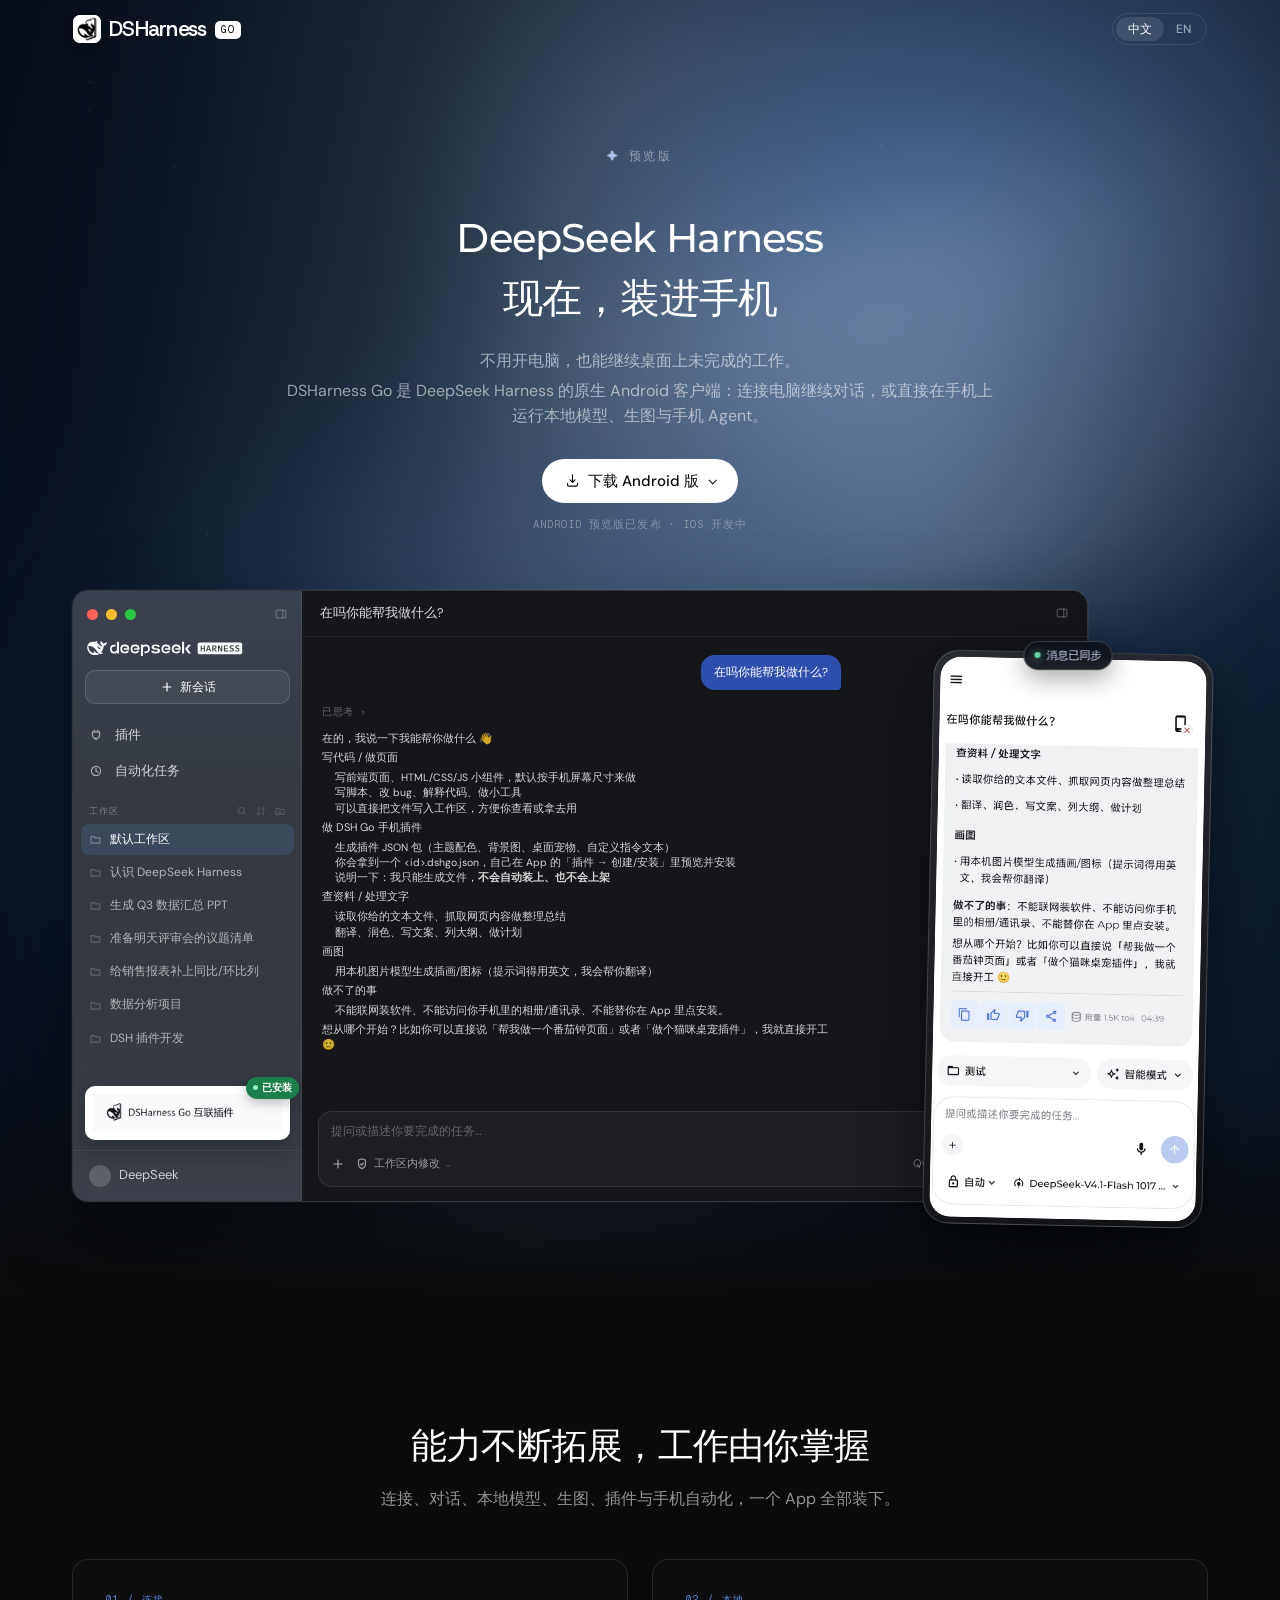
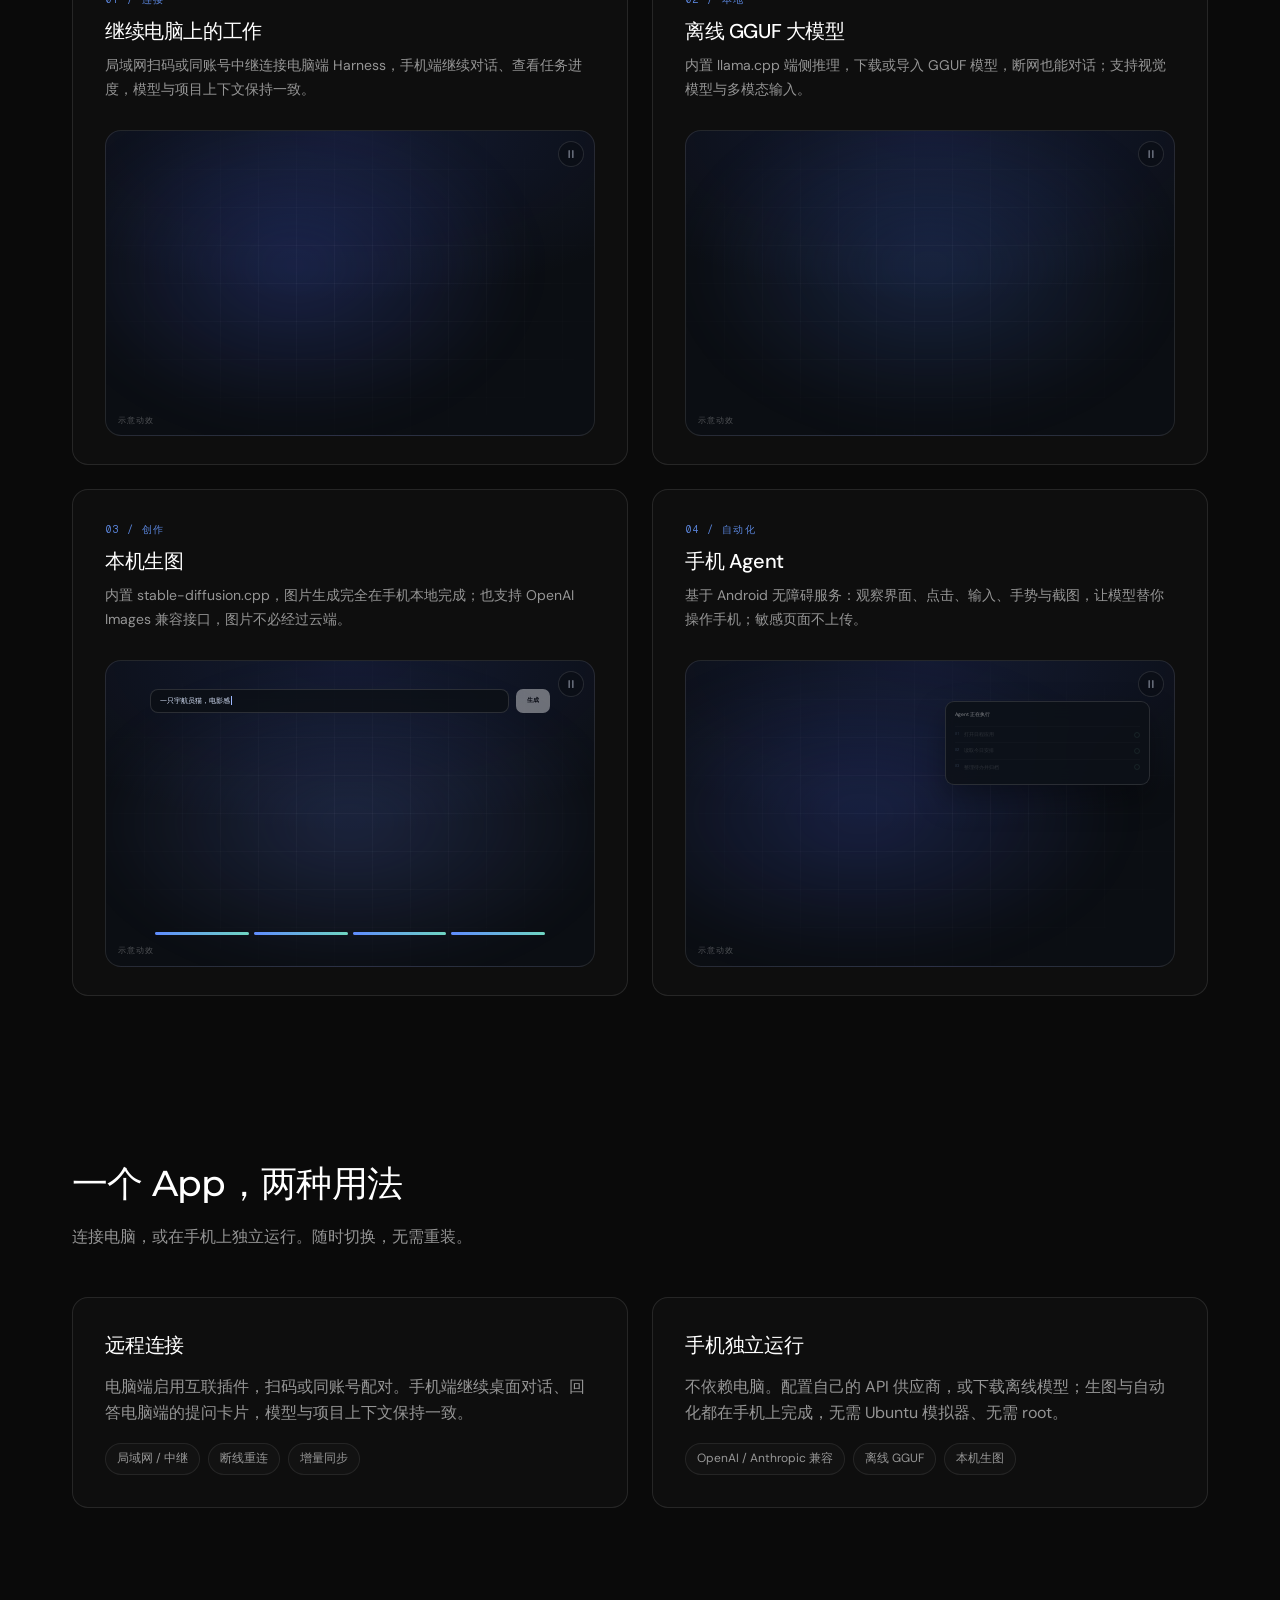
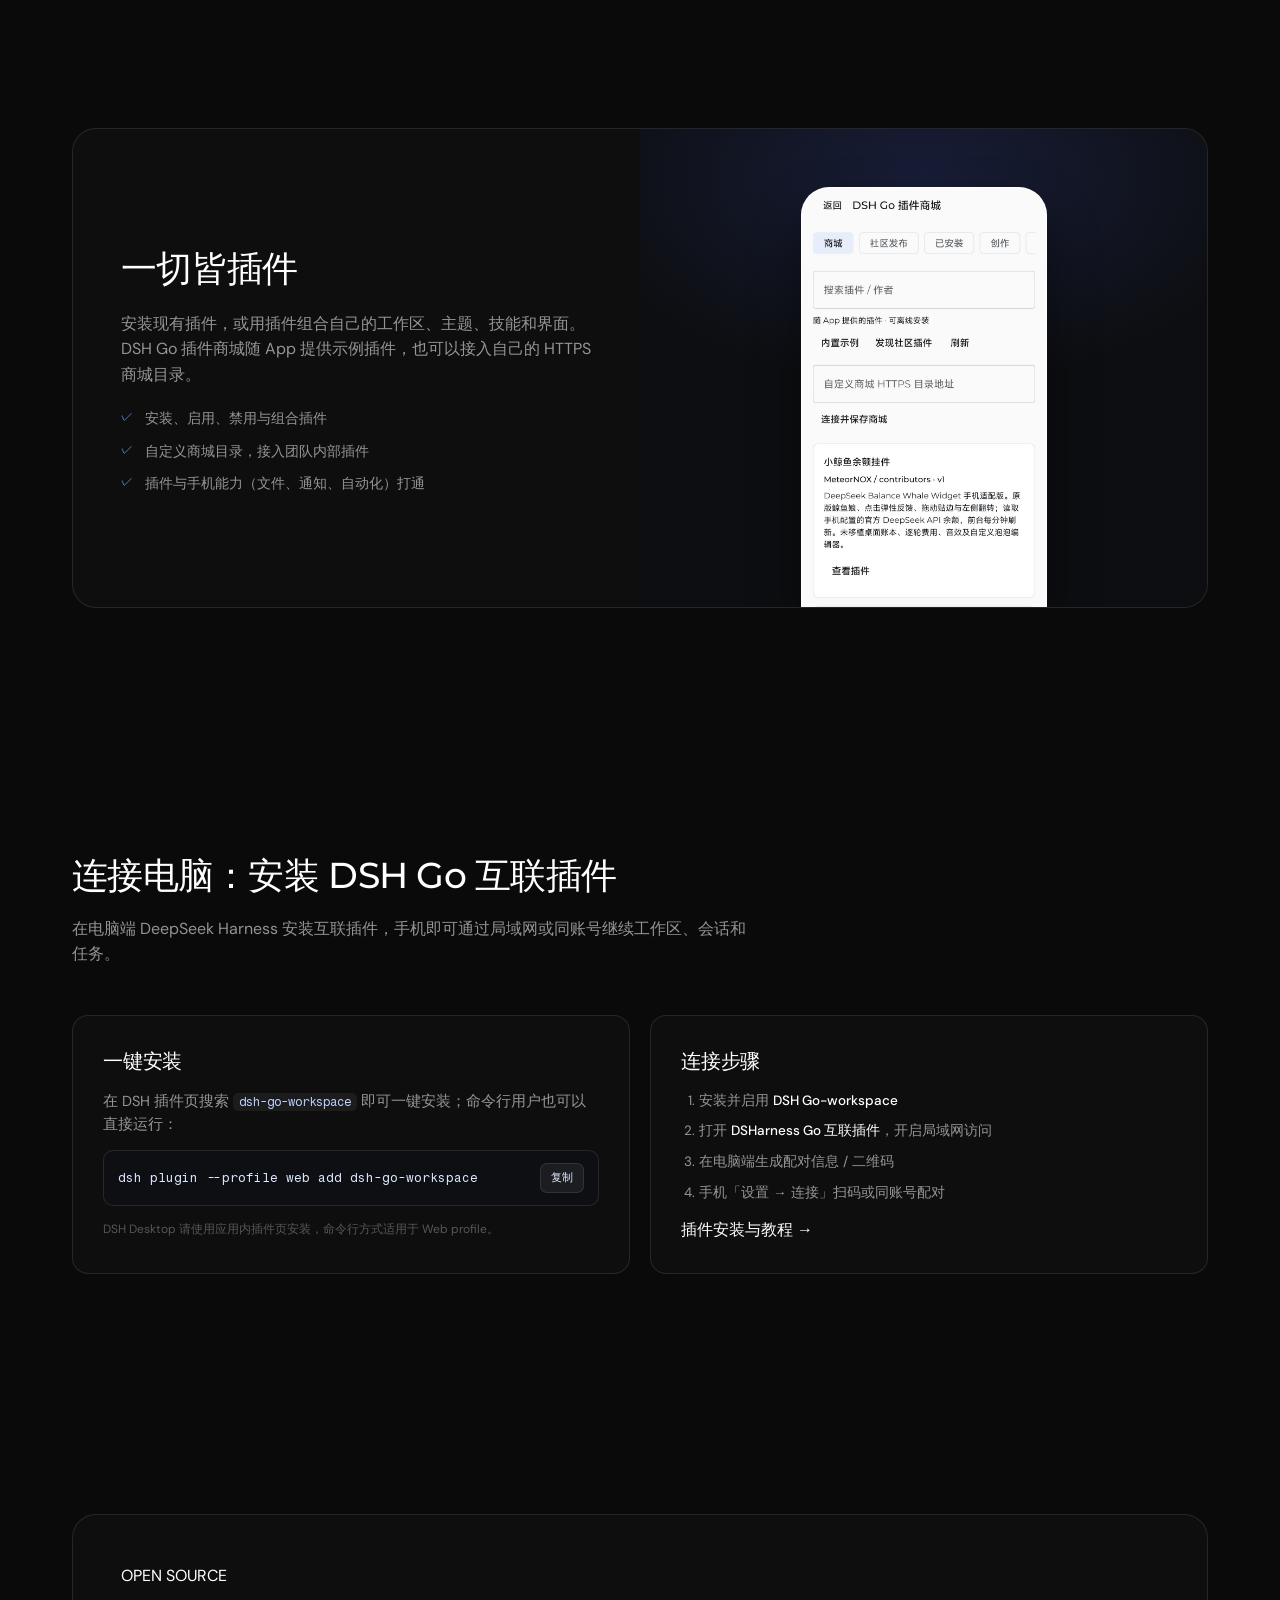
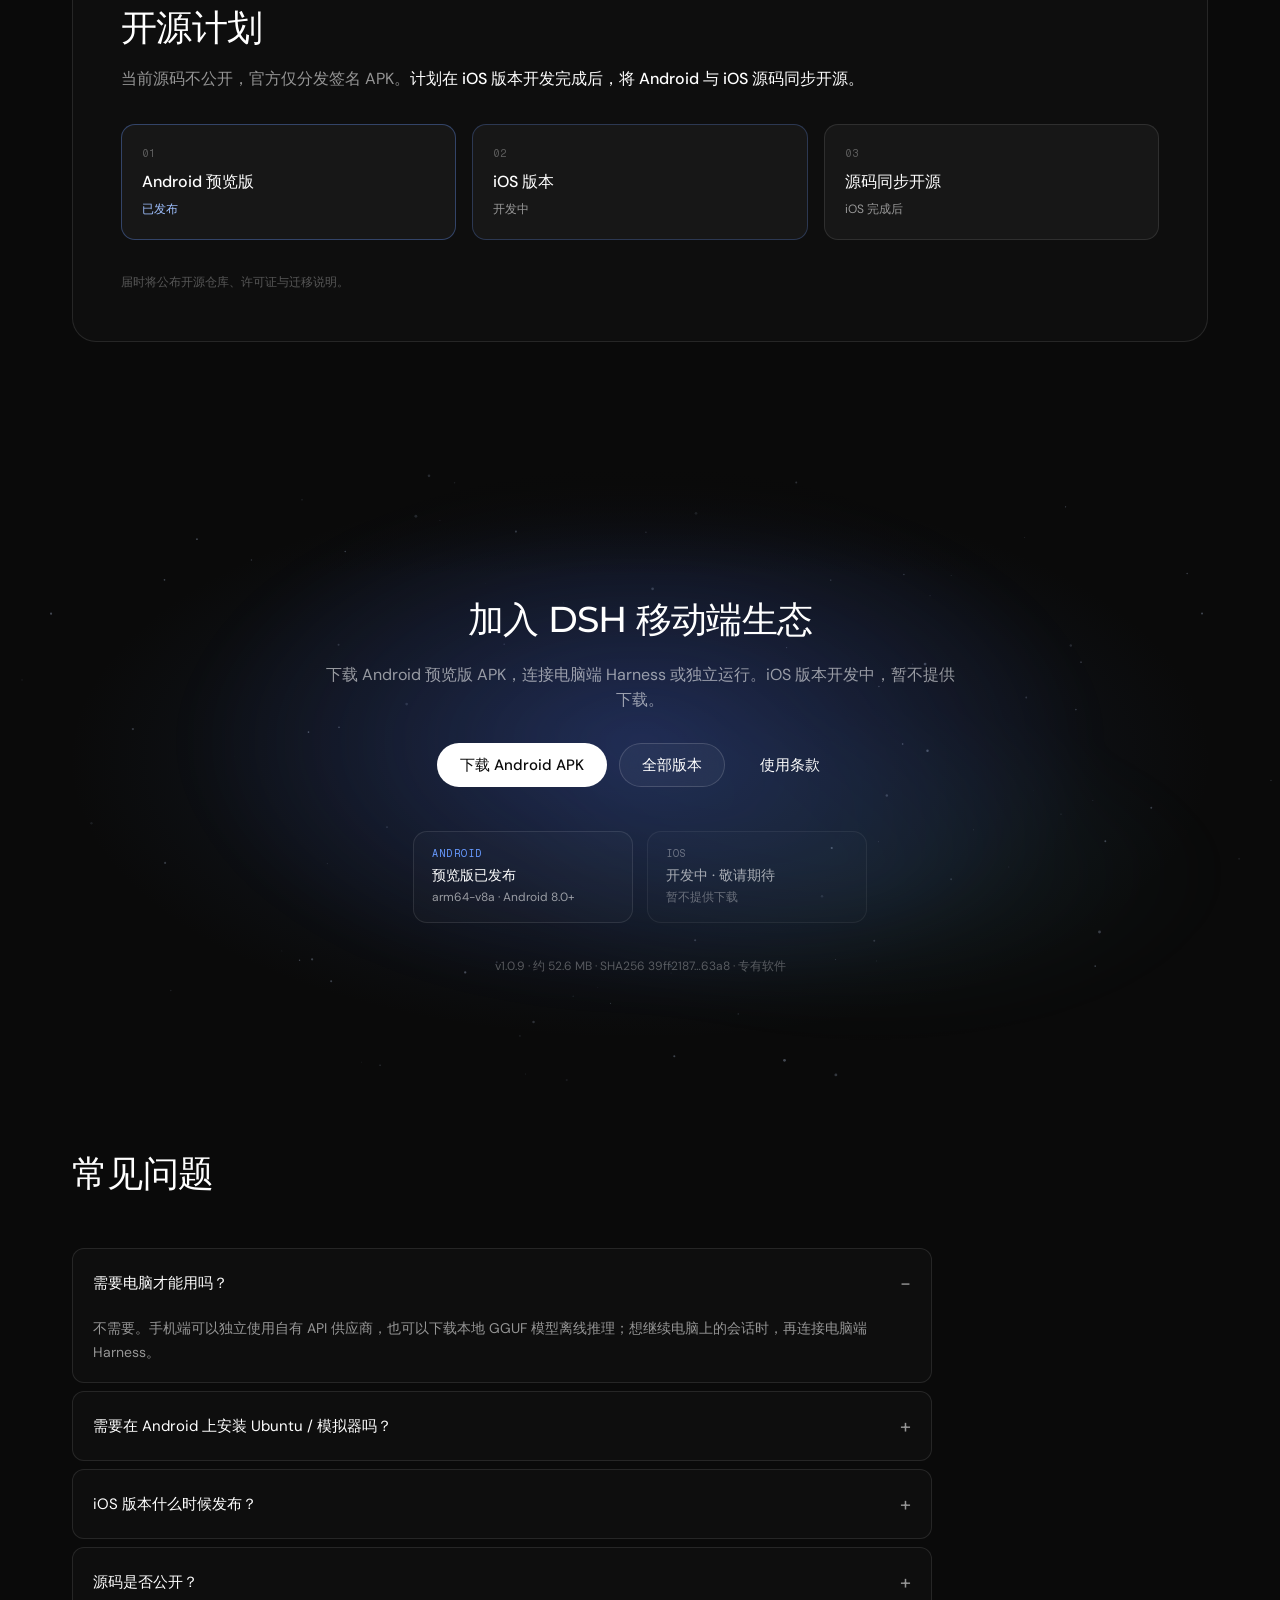
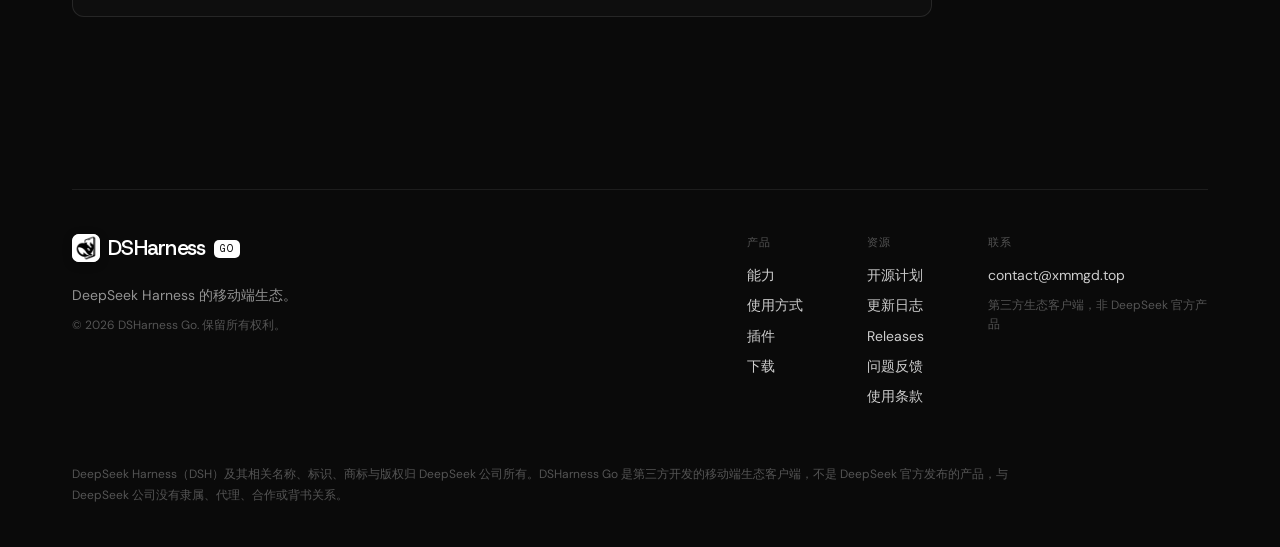
==== commit 0ccfa68d: "site: localize animated capability scenes and hide decoration from screen readers" ====
--- a/index.html
+++ b/index.html
@@ -195,7 +195,7 @@
               <p class="body-desc">局域网扫码或同账号中继连接电脑端 Harness，手机端继续对话、查看任务进度，模型与项目上下文保持一致。</p>
             </div>
             <div class="motion-stage">
-              <div class="scene scene-remote">
+              <div class="scene scene-remote" aria-hidden="true">
                 <div class="sr-glow"></div>
                 <div class="sr-desk">
                   <div class="sr-bar">
@@ -250,7 +250,7 @@
               <p class="body-desc">内置 llama.cpp 端侧推理，下载或导入 GGUF 模型，断网也能对话；支持视觉模型与多模态输入。</p>
             </div>
             <div class="motion-stage">
-              <div class="scene scene-local">
+              <div class="scene scene-local" aria-hidden="true">
                 <div class="sl-glow"></div>
                 <div class="sl-phone">
                   <div class="sl-head"><span>本地模型</span><span class="sl-offline">飞行模式</span></div>
@@ -284,7 +284,7 @@
               <p class="body-desc">内置 stable-diffusion.cpp，图片生成完全在手机本地完成；也支持 OpenAI Images 兼容接口，图片不必经过云端。</p>
             </div>
             <div class="motion-stage">
-              <div class="scene scene-image">
+              <div class="scene scene-image" aria-hidden="true">
                 <div class="si-glow"></div>
                 <div class="si-top">
                   <span class="si-prompt"><span class="si-typing">一只宇航员猫，电影感</span><i class="si-caret"></i></span>
@@ -311,7 +311,7 @@
               <p class="body-desc">基于 Android 无障碍服务：观察界面、点击、输入、手势与截图，让模型替你操作手机；敏感页面不上传。</p>
             </div>
             <div class="motion-stage">
-              <div class="scene scene-agent">
+              <div class="scene scene-agent" aria-hidden="true">
                 <div class="sa-glow"></div>
                 <div class="sa-phone">
                   <div class="sa-notch"></div>
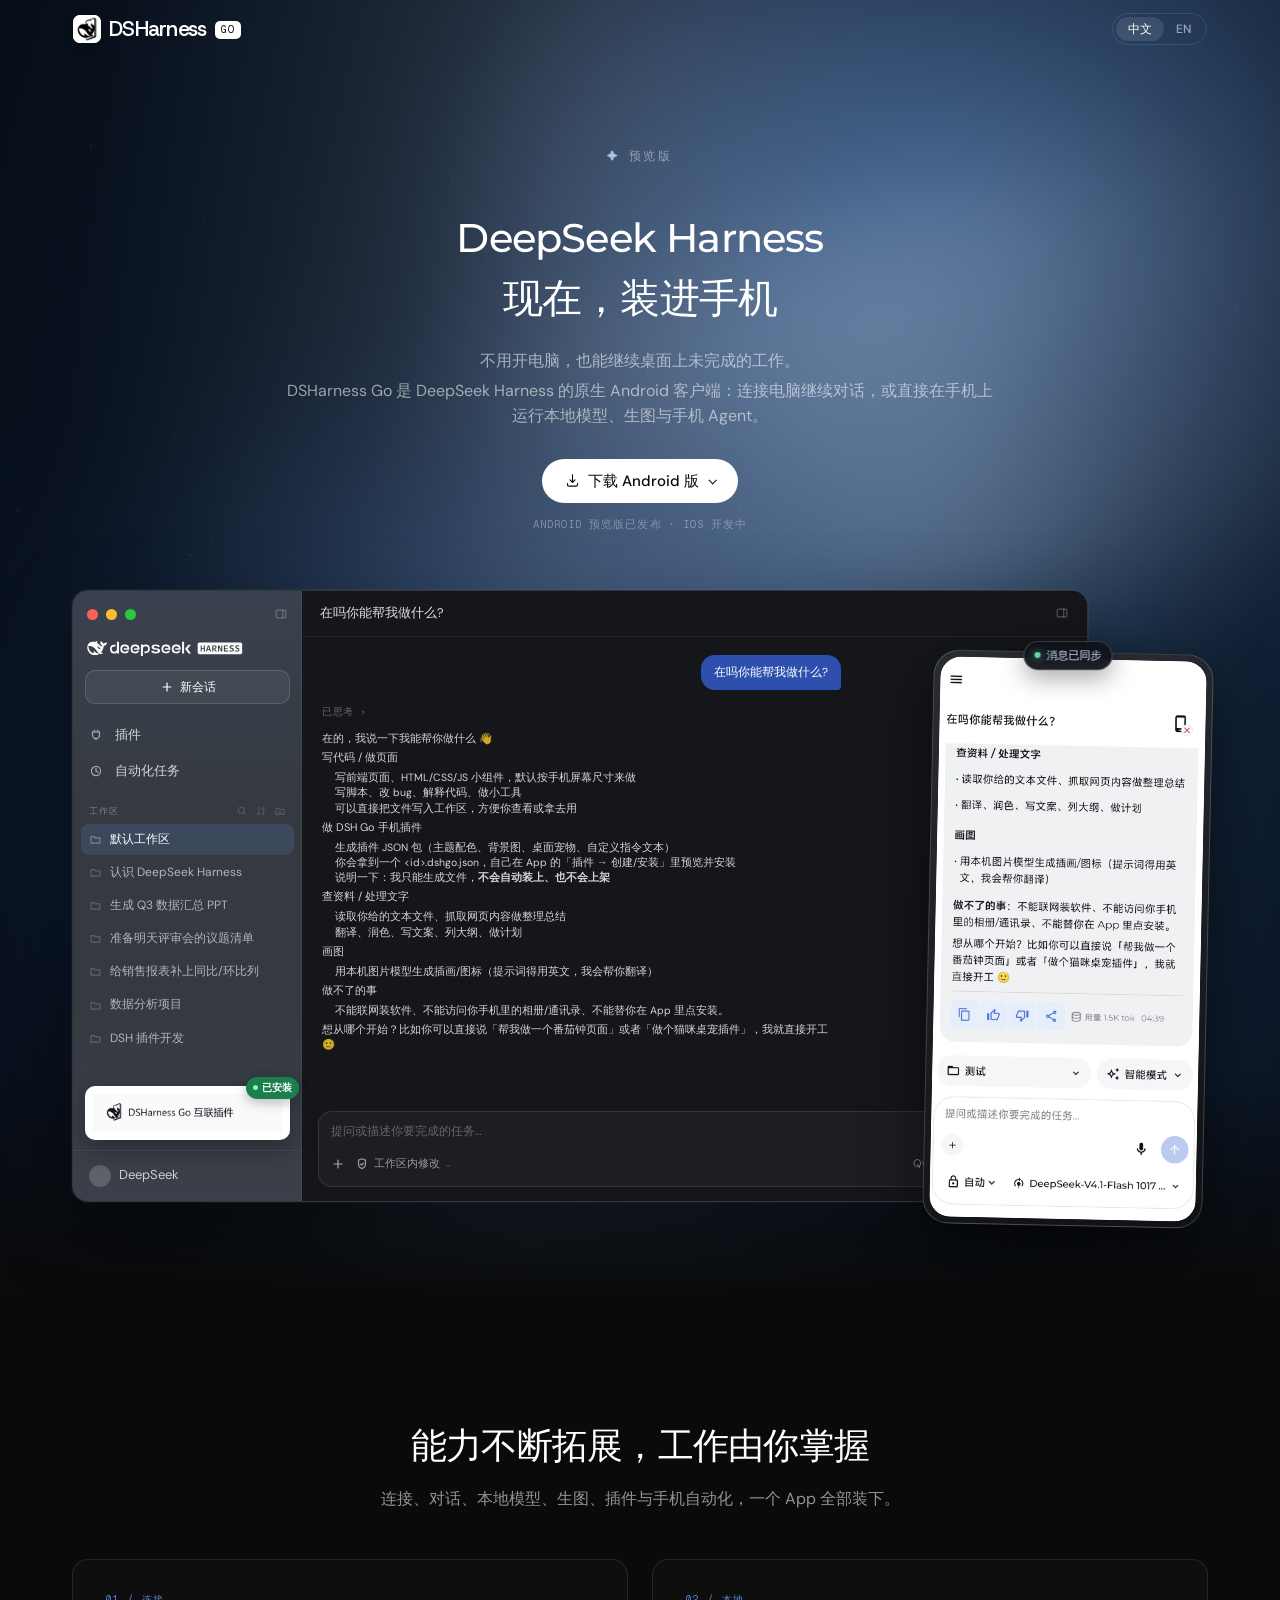
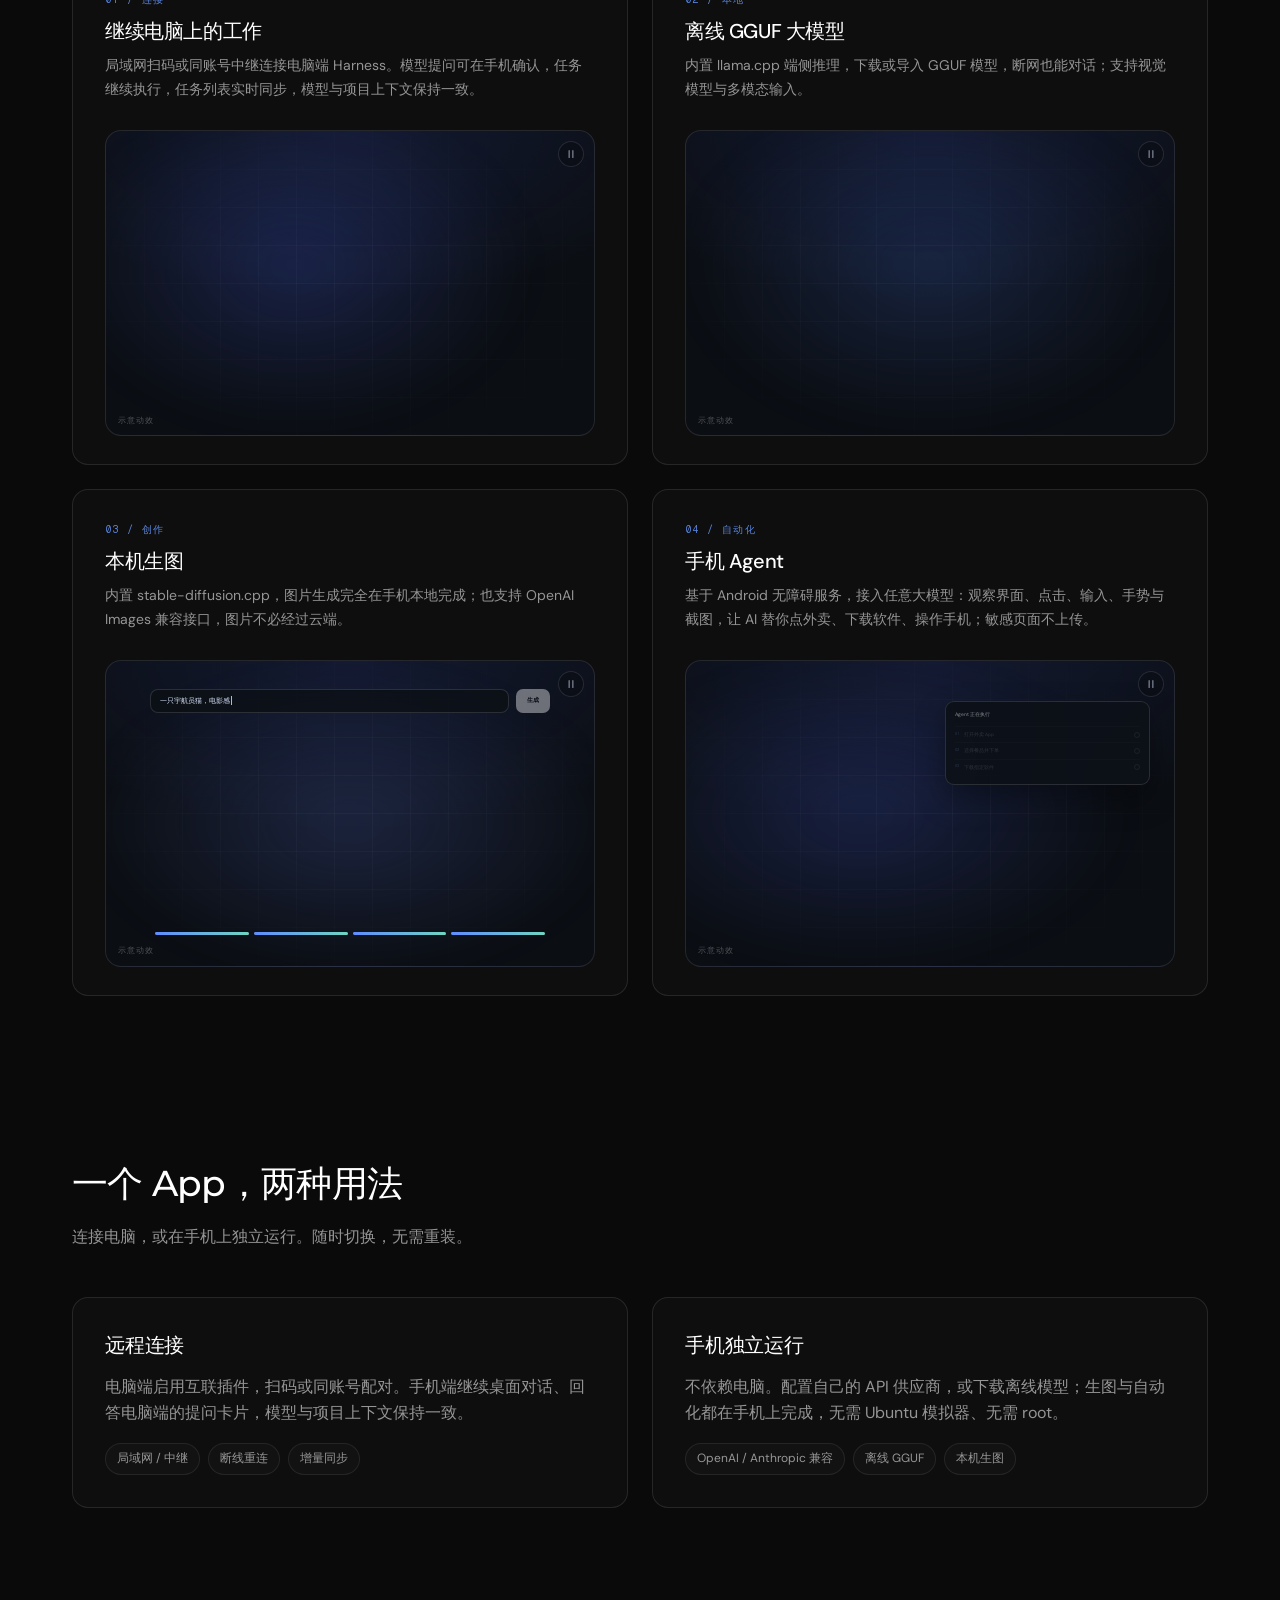
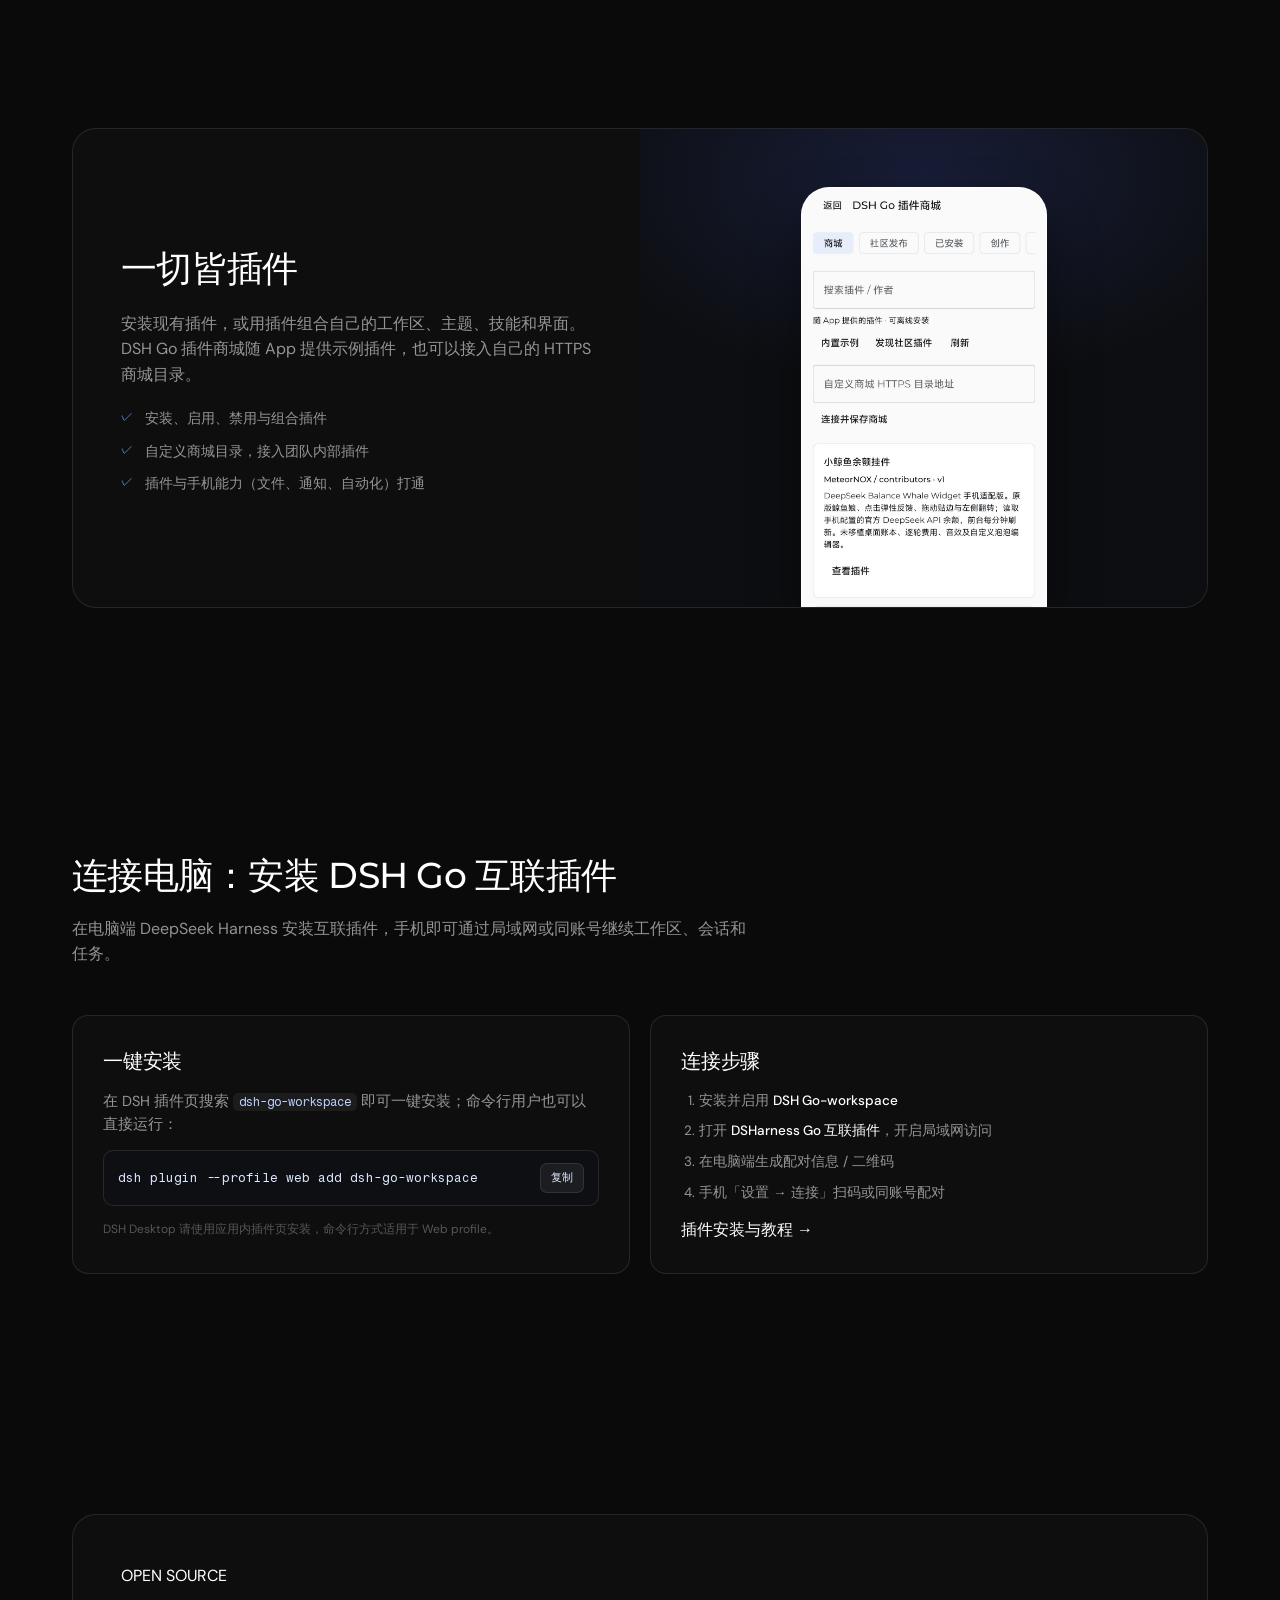
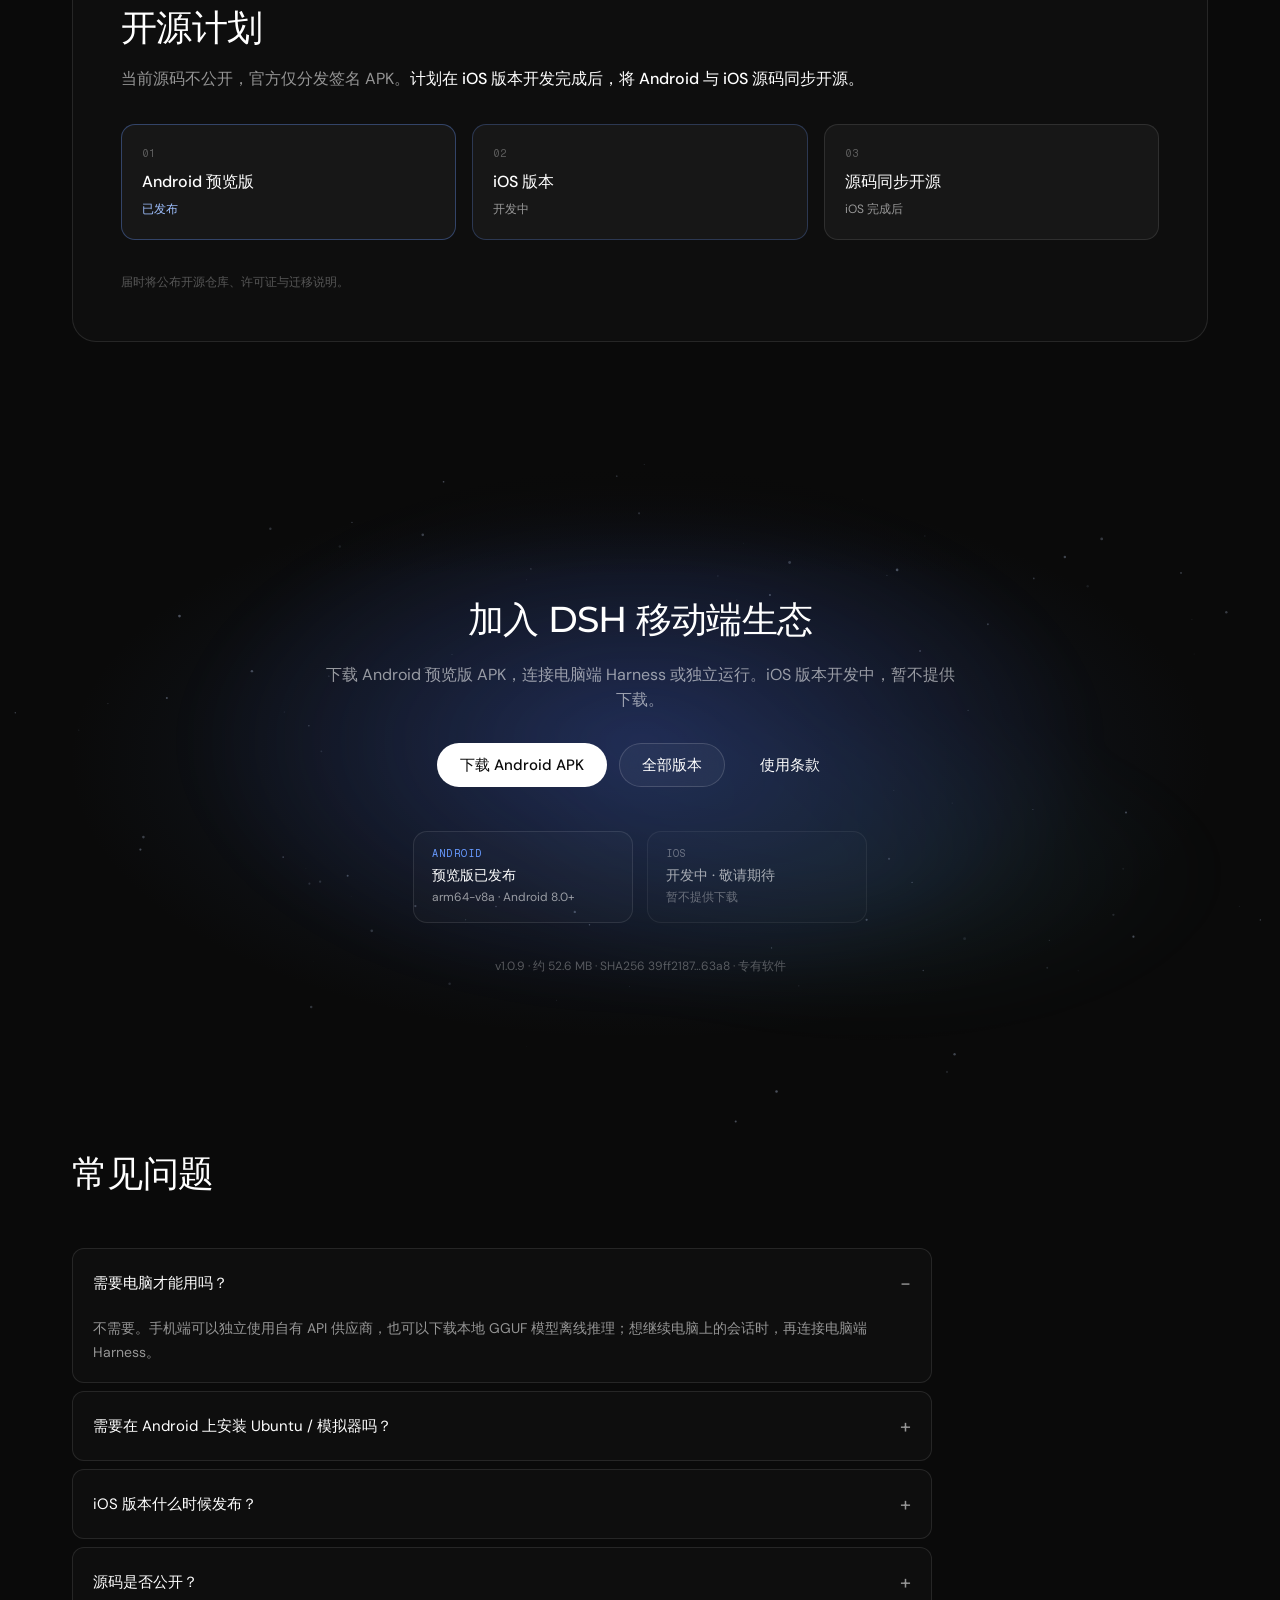
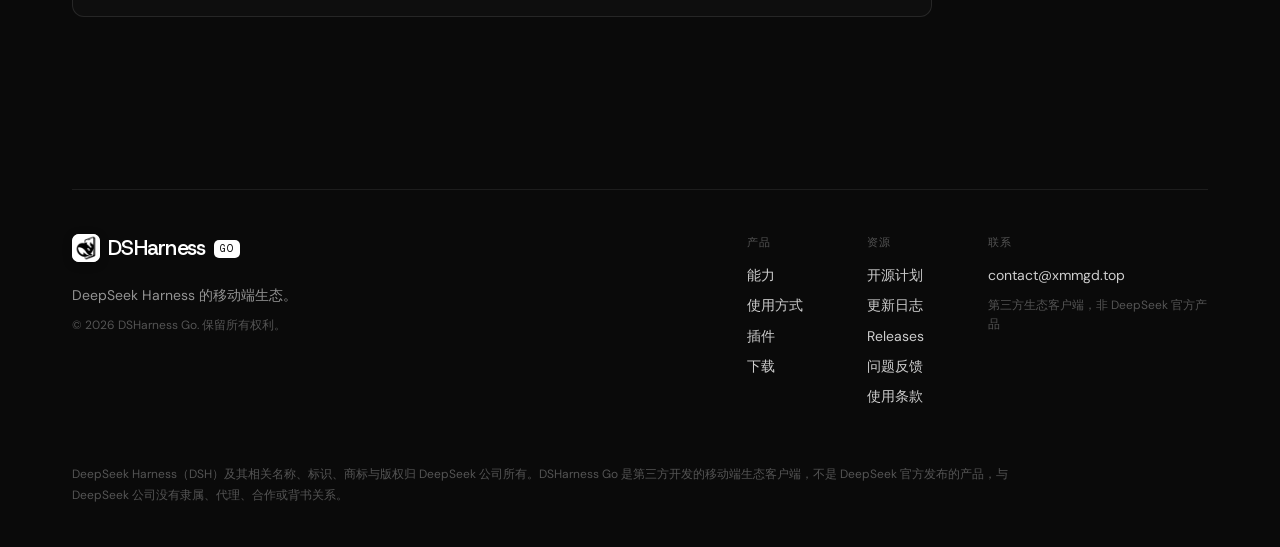
==== commit f66d0f13: "site: refine remote confirmation and phone agent scenes" ====
--- a/index.html
+++ b/index.html
@@ -192,7 +192,7 @@
             <div class="cap-copy">
               <p class="cap-kicker">01 / 连接</p>
               <h3 class="subtitle">继续电脑上的工作</h3>
-              <p class="body-desc">局域网扫码或同账号中继连接电脑端 Harness，手机端继续对话、查看任务进度，模型与项目上下文保持一致。</p>
+              <p class="body-desc">局域网扫码或同账号中继连接电脑端 Harness。模型提问可在手机确认，任务继续执行，任务列表实时同步，模型与项目上下文保持一致。</p>
             </div>
             <div class="motion-stage">
               <div class="scene scene-remote" aria-hidden="true">
@@ -215,9 +215,16 @@
                     <div class="sr-chat">
                       <div class="sr-bubble sr-user">帮我把上周的项目记录整理成周报</div>
                       <div class="sr-bubble sr-bot"><span class="sr-lines"><i></i><i></i><i></i></span></div>
-                      <div class="sr-task">
-                        <span>生成周报</span>
-                        <span class="sr-taskbar"><i></i></span>
+                      <div class="sr-question">
+                        <div class="sr-qhead"><i></i>需要你确认</div>
+                        <p>继续生成周报并同步到手机？</p>
+                        <div class="sr-qbtns"><span class="sr-yes">继续</span><span>稍后</span></div>
+                        <b class="sr-answered">已确认</b>
+                      </div>
+                      <div class="sr-tasks">
+                        <div class="sr-trow is-done"><i></i><span>整理项目记录</span><em>完成</em></div>
+                        <div class="sr-trow is-active"><i></i><span>生成周报</span><em>进行中</em></div>
+                        <div class="sr-trow is-sync"><i></i><span>同步到手机</span><em>实时</em></div>
                       </div>
                     </div>
                   </div>
@@ -227,13 +234,24 @@
                   <div class="sr-notch"></div>
                   <div class="sr-pscreen">
                     <div class="sr-phead">DSHarness Go <span class="sr-conn">已连接</span></div>
-                    <div class="sr-pmsg sr-pmsg-user">把这份周报整理成 PPT</div>
-                    <div class="sr-pmsg sr-pmsg-bot"><i></i><i></i><i></i></div>
+                    <div class="sr-notify">
+                      <div class="sr-nhead">电脑端请求继续任务</div>
+                      <p>继续生成并同步周报？</p>
+                      <span class="sr-pconfirm">确认继续</span>
+                      <span class="sr-pdone">已确认</span>
+                    </div>
+                    <div class="sr-ptasks">
+                      <div class="sr-ptrow"><i></i><span>整理记录</span><em>完成</em></div>
+                      <div class="sr-ptrow"><i></i><span>生成周报</span><em>进行中</em></div>
+                      <div class="sr-ptrow"><i></i><span>同步任务列表</span><em>实时</em></div>
+                    </div>
                     <div class="sr-pinput">输入消息…</div>
-                  </div>
+                    <div class="sr-syncbadge">任务实时同步</div>
+                  </div>
+                  <span class="sr-tap"></span>
                 </div>
                 <span class="sr-float sr-float-a">同一工作区</span>
-                <span class="sr-float sr-float-b">上下文同步</span>
+                <span class="sr-float sr-float-b">任务实时同步</span>
               </div>
               <button class="motion-pause" type="button" data-motion-toggle aria-label="暂停动效">
                 <svg class="icon-pause" viewBox="0 0 16 16" aria-hidden="true"><path d="M5.5 3.5v9M10.5 3.5v9"/></svg>
@@ -308,19 +326,27 @@
             <div class="cap-copy">
               <p class="cap-kicker">04 / 自动化</p>
               <h3 class="subtitle">手机 Agent</h3>
-              <p class="body-desc">基于 Android 无障碍服务：观察界面、点击、输入、手势与截图，让模型替你操作手机；敏感页面不上传。</p>
+              <p class="body-desc">基于 Android 无障碍服务，接入任意大模型：观察界面、点击、输入、手势与截图，让 AI 替你点外卖、下载软件、操作手机；敏感页面不上传。</p>
             </div>
             <div class="motion-stage">
               <div class="scene scene-agent" aria-hidden="true">
                 <div class="sa-glow"></div>
+                <div class="sa-model"><i></i>接入任意大模型 <span>⌄</span></div>
                 <div class="sa-phone">
                   <div class="sa-notch"></div>
                   <div class="sa-screen">
                     <div class="sa-status"><span>9:41</span><span class="sa-authed">无障碍已授权</span></div>
-                    <div class="sa-appbar">日程</div>
-                    <div class="sa-item"><i></i><span>产品评审会</span><em>10:30</em></div>
-                    <div class="sa-item"><i></i><span>周报整理</span><em>14:00</em></div>
-                    <div class="sa-item"><i></i><span>项目同步</span><em>17:30</em></div>
+                    <div class="sa-appbar">AI 操作手机</div>
+                    <div class="sa-view sa-view-food">
+                      <div class="sa-app-title">外卖</div>
+                      <div class="sa-food-card"><i></i><div><b>牛肉面</b><span>¥28 · 预计 25 分钟</span></div><em>选择</em></div>
+                      <div class="sa-order-btn">提交订单</div>
+                    </div>
+                    <div class="sa-view sa-view-store">
+                      <div class="sa-app-title">应用商店</div>
+                      <div class="sa-dl-card"><i></i><div><b>番茄钟</b><span>下载中</span></div><em>72%</em></div>
+                      <div class="sa-dlbar"><i></i></div>
+                    </div>
                     <div class="sa-hl sa-hl-1"></div>
                     <div class="sa-hl sa-hl-2"></div>
                     <div class="sa-cursor"></div>
@@ -329,11 +355,14 @@
                 </div>
                 <div class="sa-panel">
                   <div class="sa-panel-head">Agent 正在执行</div>
-                  <div class="sa-step"><b>01</b><span>打开日程应用</span><i></i></div>
-                  <div class="sa-step"><b>02</b><span>读取今日安排</span><i></i></div>
-                  <div class="sa-step"><b>03</b><span>整理待办并归档</span><i></i></div>
-                </div>
+                  <div class="sa-step"><b>01</b><span>打开外卖 App</span><i></i></div>
+                  <div class="sa-step"><b>02</b><span>选择餐品并下单</span><i></i></div>
+                  <div class="sa-step"><b>03</b><span>下载指定软件</span><i></i></div>
+                </div>
+                <div class="sa-toast">外卖已下单</div>
                 <div class="sa-shield">敏感页面已跳过</div>
+                <div class="sa-chip sa-chip-a">点外卖</div>
+                <div class="sa-chip sa-chip-b">下载软件</div>
               </div>
               <button class="motion-pause" type="button" data-motion-toggle aria-label="暂停动效">
                 <svg class="icon-pause" viewBox="0 0 16 16" aria-hidden="true"><path d="M5.5 3.5v9M10.5 3.5v9"/></svg>
--- a/styles.css
+++ b/styles.css
@@ -1374,3 +1374,142 @@
 .si-tile.t3::before { left: -8%; bottom: -20%; width: 66%; height: 66%; background: radial-gradient(circle at 45% 42%, rgba(210, 188, 255, .7), transparent 68%); }
 .si-tile.t4::before { left: 14%; bottom: -22%; width: 64%; height: 64%; background: radial-gradient(circle at 42% 38%, rgba(170, 240, 214, .65), transparent 68%); }
 .si-tile.t1::before { background: radial-gradient(circle at 36% 30%, rgba(220, 238, 255, .8), rgba(140, 184, 230, .28) 44%, transparent 70%); }
+/* ---------- revised scene 01: confirm on phone, tasks sync ---------- */
+.sr-question {
+  border: 1px solid rgba(143, 178, 255, .28); border-radius: 6px;
+  background: linear-gradient(180deg, rgba(62, 94, 168, .26), rgba(44, 64, 112, .16));
+  padding: 5px 6px; animation: srQuestion 9s infinite both;
+}
+.sr-qhead { display: flex; align-items: center; gap: 3px; font-size: 4.2px; color: #bcd0ff; }
+.sr-qhead i { width: 4px; height: 4px; border-radius: 50%; background: #6fd6c2; box-shadow: 0 0 5px rgba(111, 214, 194, .8); }
+.sr-question p { margin: 3px 0 4px; font-size: 5px; line-height: 1.45; color: rgba(255, 255, 255, .82); }
+.sr-qbtns { display: flex; gap: 4px; }
+.sr-qbtns span { font-size: 4px; padding: 2px 5px; border-radius: 3px; border: 1px solid hsla(0,0%,100%,.14); color: rgba(255,255,255,.6); }
+.sr-qbtns .sr-yes { background: #fff; color: #111; border-color: #fff; animation: srConfirmPulse 9s infinite both; }
+.sr-answered {
+  display: inline-block; margin-top: 3px; padding: 2px 5px; border-radius: 3px;
+  background: rgba(103,214,166,.14); border: 1px solid rgba(103,214,166,.35);
+  font-size: 4px; font-weight: 400; color: #8fe0c2;
+  animation: srAnswered 9s infinite both;
+}
+.sr-tasks { margin-top: auto; display: flex; flex-direction: column; gap: 3px; }
+.sr-trow { display: flex; align-items: center; gap: 4px; padding: 3px 4px; border: 1px solid hsla(0,0%,100%,.08); border-radius: 3px; font-size: 4px; color: rgba(255,255,255,.62); animation: srRowIn 9s infinite both; }
+.sr-trow i { width: 4px; height: 4px; border-radius: 50%; background: rgba(255,255,255,.22); }
+.sr-trow em { margin-left: auto; font-style: normal; font-size: 3.6px; color: rgba(255,255,255,.4); }
+.sr-trow.is-done i { background: #6fd6c2; }
+.sr-trow.is-done em { color: #8fe0c2; }
+.sr-trow.is-active { border-color: rgba(143,178,255,.24); animation-delay: .5s; }
+.sr-trow.is-active i { background: #8fb2ff; animation: srDotPulse 9s infinite both; }
+.sr-trow.is-sync { animation-delay: 1s; }
+.sr-trow.is-sync i { background: #c6d6f7; }
+
+.sr-notify {
+  border: 1px solid rgba(143,178,255,.3); border-radius: 5px;
+  background: #eef4ff; color: #1a2b4a; padding: 5px;
+  animation: srNotify 9s infinite both;
+}
+.sr-nhead { font-size: 4.2px; font-weight: 600; color: #24467f; }
+.sr-notify p { margin: 2px 0 4px; font-size: 4.3px; line-height: 1.35; color: #4b5f80; }
+.sr-pconfirm { display: inline-block; padding: 2px 6px; border-radius: 3px; background: #3767e8; color: #fff; font-size: 4px; animation: srConfirmPulse 9s infinite both; }
+.sr-pdone { display: inline-block; padding: 2px 6px; border-radius: 3px; background: #d9f5e6; color: #087a4b; font-size: 4px; animation: srPdone 9s infinite both; }
+.sr-ptasks { display: flex; flex-direction: column; gap: 3px; }
+.sr-ptrow { display: flex; align-items: center; gap: 3px; padding: 3px 4px; border: 1px solid #e2e8f2; border-radius: 3px; font-size: 4px; color: #43536d; animation: srRowIn 9s infinite both; animation-delay: 3.8s; }
+.sr-ptrow i { width: 3px; height: 3px; border-radius: 50%; background: #3767e8; }
+.sr-ptrow em { margin-left: auto; font-style: normal; font-size: 3.4px; color: #7c8ba1; }
+.sr-ptrow:nth-child(2) { animation-delay: 4.2s; }
+.sr-ptrow:nth-child(3) { animation-delay: 4.6s; }
+.sr-syncbadge {
+  margin-top: 2px; align-self: flex-start; padding: 2px 4px; border-radius: 999px;
+  background: #e7f8ef; color: #087a4b; font-size: 3.8px;
+  animation: srSyncBadge 9s infinite both;
+}
+.sr-tap {
+  position: absolute; z-index: 5; left: 20%; top: 50%; width: 14px; height: 14px;
+  border-radius: 50%; border: 1.5px solid rgba(55,103,232,.75); opacity: 0;
+  animation: srTap 9s infinite both; pointer-events: none;
+}
+@keyframes srQuestion { 0%, 16% { opacity: 0; transform: translateY(5px); } 23%, 40% { opacity: 1; transform: none; } 46%, 100% { opacity: 0; } }
+@keyframes srAnswered { 0%, 40% { opacity: 0; } 46%, 94% { opacity: 1; } 100% { opacity: 0; } }
+@keyframes srConfirmPulse { 0%, 27% { opacity: .45; } 33%, 38% { opacity: 1; transform: scale(.96); } 44%, 100% { opacity: 1; transform: none; } }
+@keyframes srPdone { 0%, 42% { opacity: 0; } 46%, 94% { opacity: 1; } 100% { opacity: 0; } }
+@keyframes srNotify { 0%, 22% { opacity: 0; transform: translateY(5px); } 29%, 43% { opacity: 1; transform: none; } 48%, 100% { opacity: 0; } }
+@keyframes srRowIn { 0%, 38% { opacity: 0; transform: translateX(-3px); } 46%, 94% { opacity: 1; transform: none; } 100% { opacity: 0; } }
+@keyframes srDotPulse { 0%, 46% { opacity: .45; } 52%, 58% { opacity: 1; } 64%, 100% { opacity: .7; } }
+@keyframes srSyncBadge { 0%, 48% { opacity: 0; transform: scale(.9); } 54%, 94% { opacity: 1; transform: none; } 100% { opacity: 0; } }
+@keyframes srTap { 0%, 34% { opacity: 0; transform: scale(.35); } 40% { opacity: .9; } 50%, 100% { opacity: 0; transform: scale(2.2); } }
+.sr-question, .sr-notify, .sr-answered, .sr-pdone { position: relative; }
+
+/* ---------- revised scene 04: any LLM -> food / app install ---------- */
+.sa-model {
+  position: absolute; left: 6%; top: 5%; z-index: 4;
+  display: inline-flex; align-items: center; gap: 4px;
+  padding: 4px 7px; border-radius: 999px; border: 1px solid hsla(0,0%,100%,.16);
+  background: rgba(12,16,23,.82); color: #d9e5ff; font-size: 5px;
+  animation: saModelIn 9s infinite both;
+}
+.sa-model i { width: 4px; height: 4px; border-radius: 50%; background: #6fd6c2; box-shadow: 0 0 6px rgba(111,214,194,.8); }
+.sa-model span { color: rgba(255,255,255,.45); font-size: 6px; }
+.sa-view { position: absolute; left: 6px; right: 6px; top: 32px; bottom: 6px; }
+.sa-view-food { animation: saFood 9s infinite both; }
+.sa-view-store { opacity: 0; animation: saStore 9s infinite both; }
+.sa-app-title { font-size: 6px; font-weight: 600; color: #111827; padding-bottom: 4px; border-bottom: 1px solid #e5e7eb; }
+.sa-food-card { display: flex; align-items: center; gap: 4px; margin-top: 8px; padding: 5px; border: 1px solid #e1e6ef; border-radius: 5px; background: #fff; }
+.sa-food-card i { width: 16px; height: 16px; border-radius: 4px; background: linear-gradient(135deg, #f3c48a, #b26c3b); flex: none; }
+.sa-food-card div { display: flex; flex-direction: column; gap: 2px; }
+.sa-food-card b { font-size: 5px; color: #111827; font-weight: 600; }
+.sa-food-card span { font-size: 3.8px; color: #7c8ba1; }
+.sa-food-card em { margin-left: auto; font-style: normal; font-size: 3.8px; color: #3767e8; }
+.sa-order-btn { margin-top: 7px; display: inline-flex; align-items: center; justify-content: center; width: 100%; height: 16px; border-radius: 4px; background: #3767e8; color: #fff; font-size: 4.5px; }
+.sa-dl-card { display: flex; align-items: center; gap: 4px; margin-top: 10px; padding: 6px; border: 1px solid #e1e6ef; border-radius: 5px; background: #fff; }
+.sa-dl-card i { width: 18px; height: 18px; border-radius: 5px; background: linear-gradient(135deg, #8fb2ff, #4567d9); flex: none; }
+.sa-dl-card div { display: flex; flex-direction: column; gap: 2px; }
+.sa-dl-card b { font-size: 5px; color: #111827; font-weight: 600; }
+.sa-dl-card span { font-size: 3.8px; color: #7c8ba1; }
+.sa-dl-card em { margin-left: auto; font-style: normal; font-size: 4px; color: #087a4b; }
+.sa-dlbar { height: 4px; margin-top: 7px; border-radius: 4px; background: #e5e7eb; overflow: hidden; }
+.sa-dlbar i { display: block; width: 0; height: 100%; border-radius: 4px; background: linear-gradient(90deg, #5f8cff, #6fd6c2); animation: saDownload 9s infinite both; }
+.sa-toast {
+  position: absolute; left: 6%; bottom: 5%; z-index: 5;
+  padding: 4px 7px; border-radius: 999px; border: 1px solid rgba(103,214,166,.28);
+  background: rgba(10,16,15,.86); color: #8fe0c2; font-size: 4.6px;
+  animation: saToast 9s infinite both;
+}
+.sa-chip {
+  position: absolute; z-index: 5; padding: 3px 6px; border-radius: 999px;
+  border: 1px solid hsla(0,0%,100%,.14); background: rgba(12,16,23,.8);
+  color: rgba(255,255,255,.68); font-size: 4.6px; white-space: nowrap;
+  animation: mFadeIn 9s infinite both;
+}
+.sa-chip-a { left: 5%; bottom: 18%; animation-delay: 2s; }
+.sa-chip-b { right: 5%; bottom: 24%; animation-delay: 5.4s; }
+.sa-hl-1 { left: 7px; top: 58px; right: 7px; height: 30px; animation-delay: 1.2s; }
+.sa-hl-2 { left: 7px; top: 96px; right: 7px; height: 20px; animation-delay: 2.6s; }
+@keyframes saModelIn { 0%, 4% { opacity: 0; transform: translateY(-4px); } 10%, 94% { opacity: 1; transform: none; } 100% { opacity: 0; } }
+@keyframes saFood { 0%, 2% { opacity: 0; } 8%, 52% { opacity: 1; } 58%, 100% { opacity: 0; } }
+@keyframes saStore { 0%, 55% { opacity: 0; } 64%, 94% { opacity: 1; } 100% { opacity: 0; } }
+@keyframes saDownload { 0%, 60% { width: 0; } 82%, 94% { width: 72%; } 100% { width: 72%; } }
+@keyframes saToast { 0%, 38% { opacity: 0; transform: translateY(4px); } 46%, 94% { opacity: 1; transform: none; } 100% { opacity: 0; } }
+
+/* base states for reduced-motion / no-JS: keep one clear final frame */
+@media (prefers-reduced-motion: reduce) {
+  .sa-view-food { display: none; }
+  .sa-view-store { opacity: 1; }
+  .sa-dlbar i { width: 72%; }
+  .sr-answered, .sr-pdone, .sr-syncbadge { display: inline-block; }
+  .sr-question { display: none; }
+}
+
+html:not(.js) .sr-question { display: none; }
+html:not(.js) .sr-answered, html:not(.js) .sr-pdone { display: inline-block; opacity: 1; }
+html:not(.js) .sr-syncbadge { opacity: 1; }
+html:not(.js) .sa-view-food { display: none; }
+html:not(.js) .sa-view-store { opacity: 1; }
+html:not(.js) .sa-dlbar i { width: 72%; }
+html:not(.js) .sa-model, html:not(.js) .sa-toast, html:not(.js) .sa-shield { opacity: 1; }
+
+.sa-step:nth-child(2) { animation-delay: 1.4s; }
+.sa-step:nth-child(3) { animation-delay: 2.8s; }
+.sa-step:nth-child(4) { animation-delay: 6.2s; }
+@media (prefers-reduced-motion: reduce) {
+  .sa-step { opacity: 1; }
+}
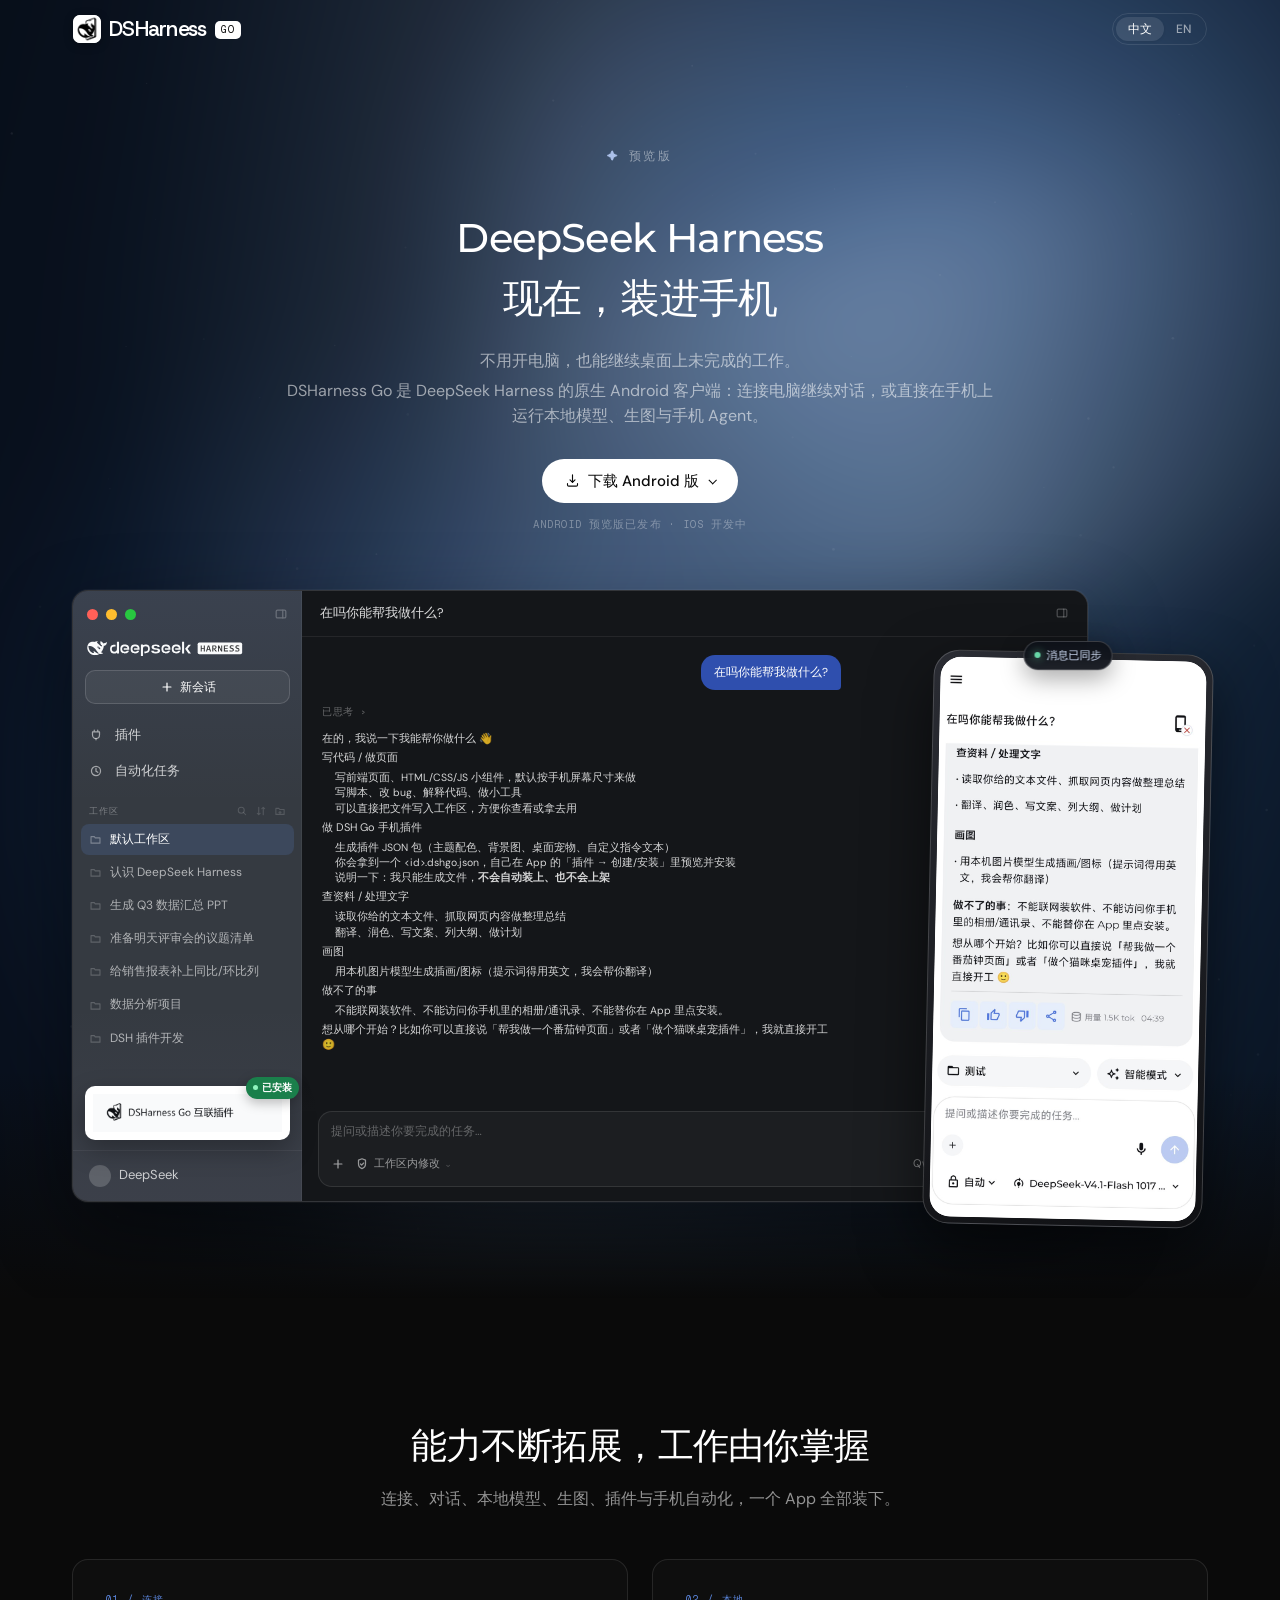
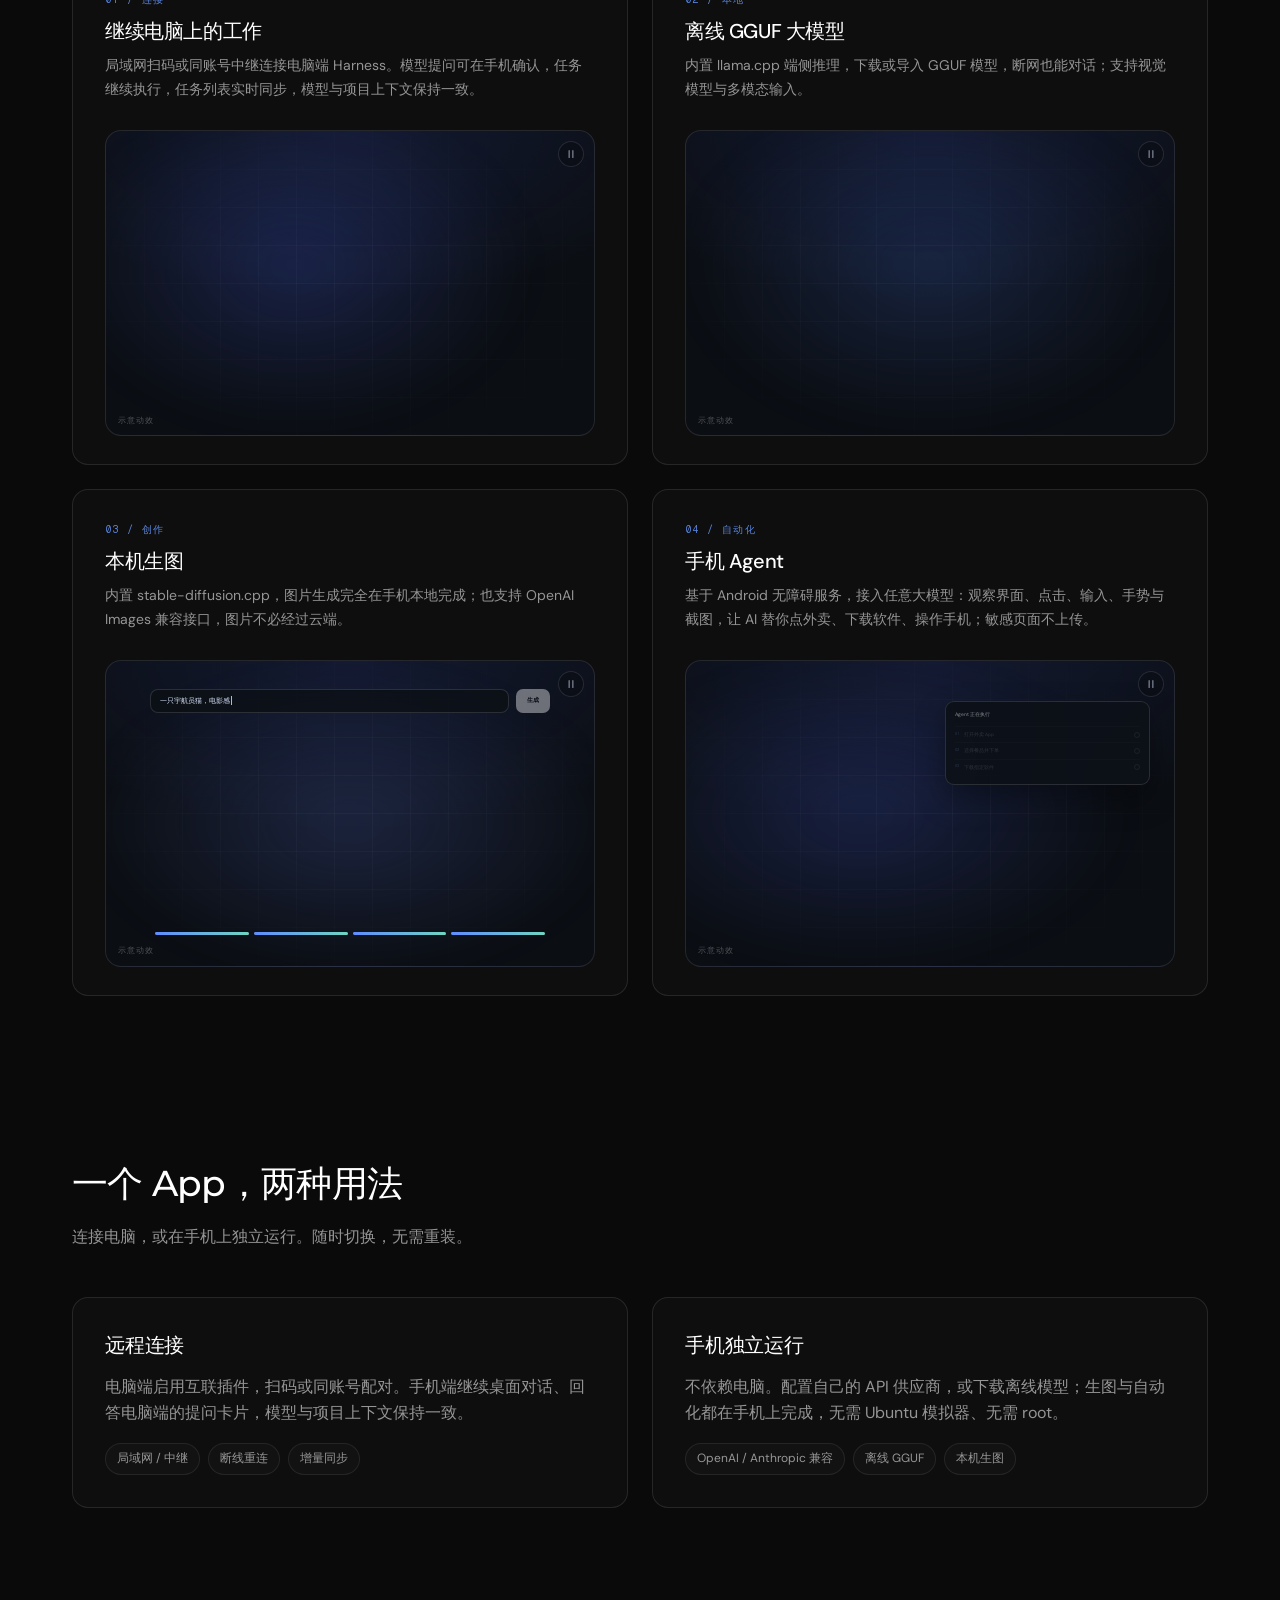
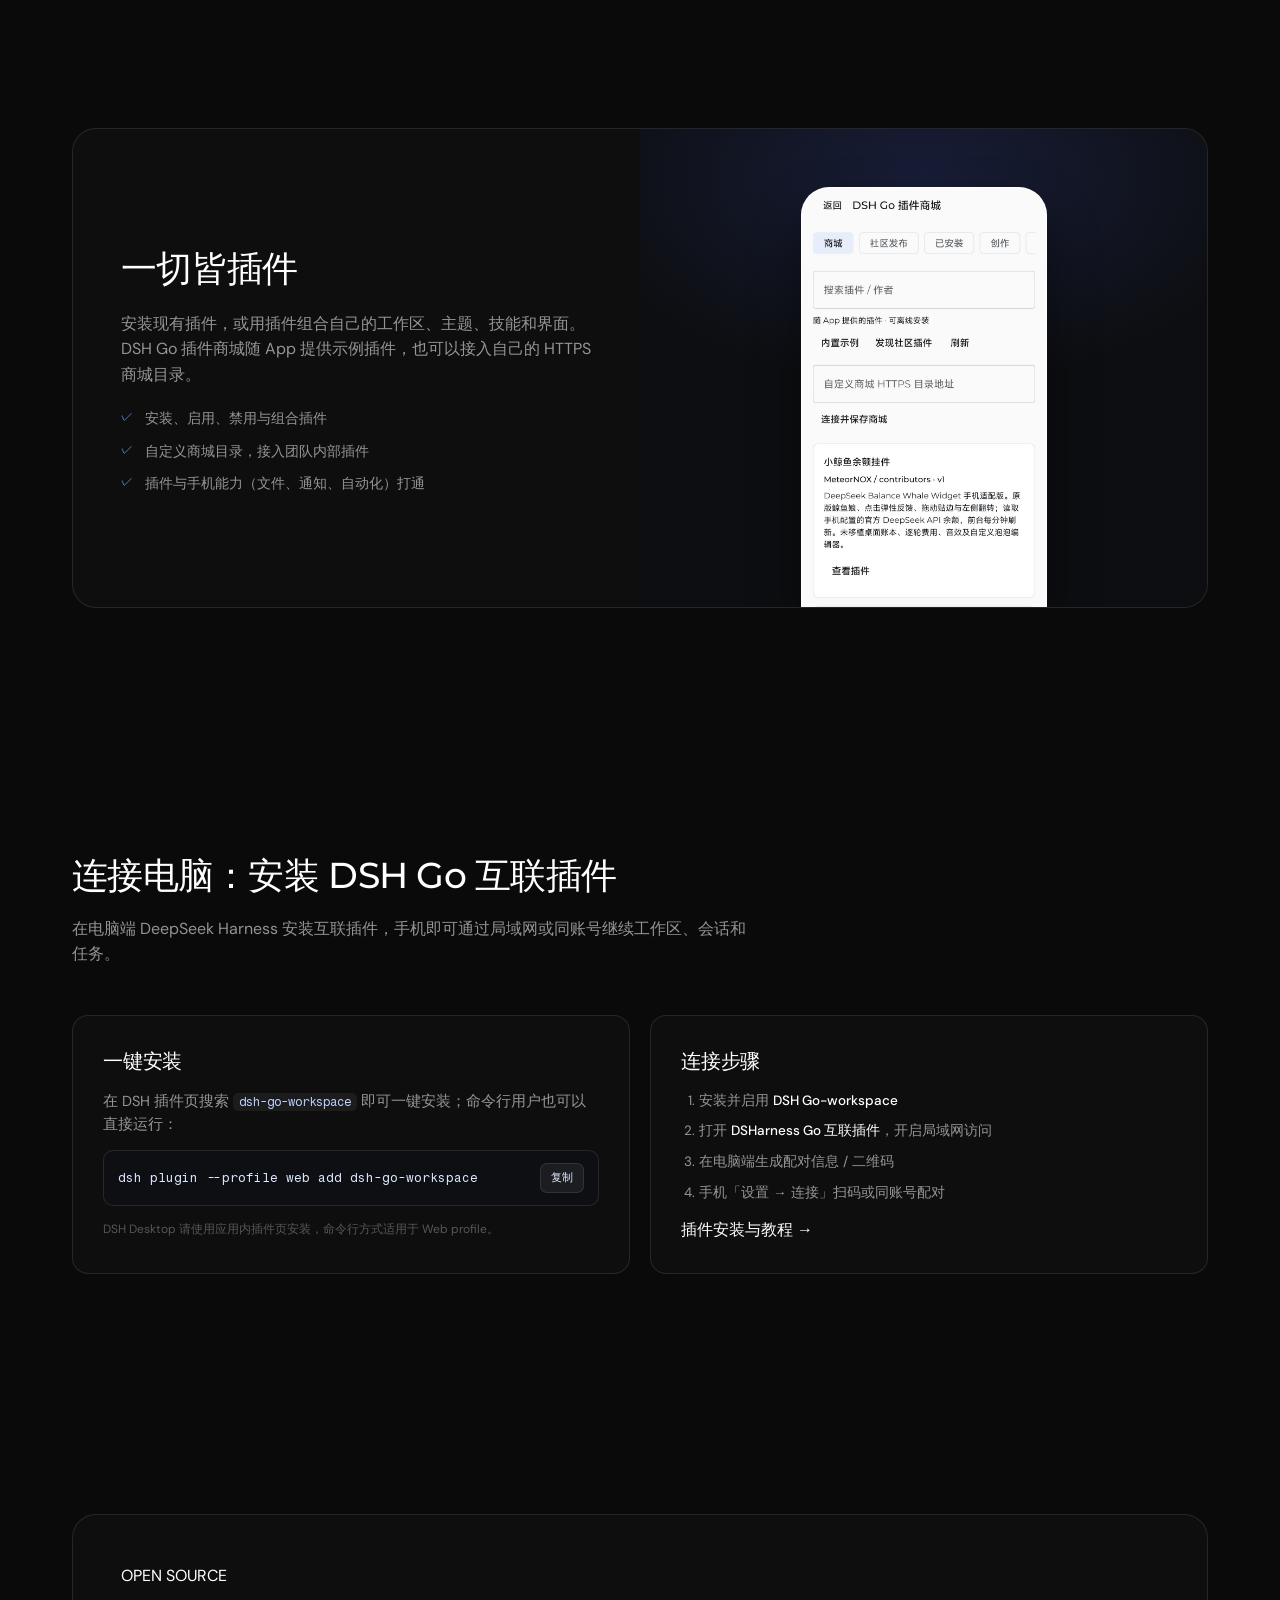
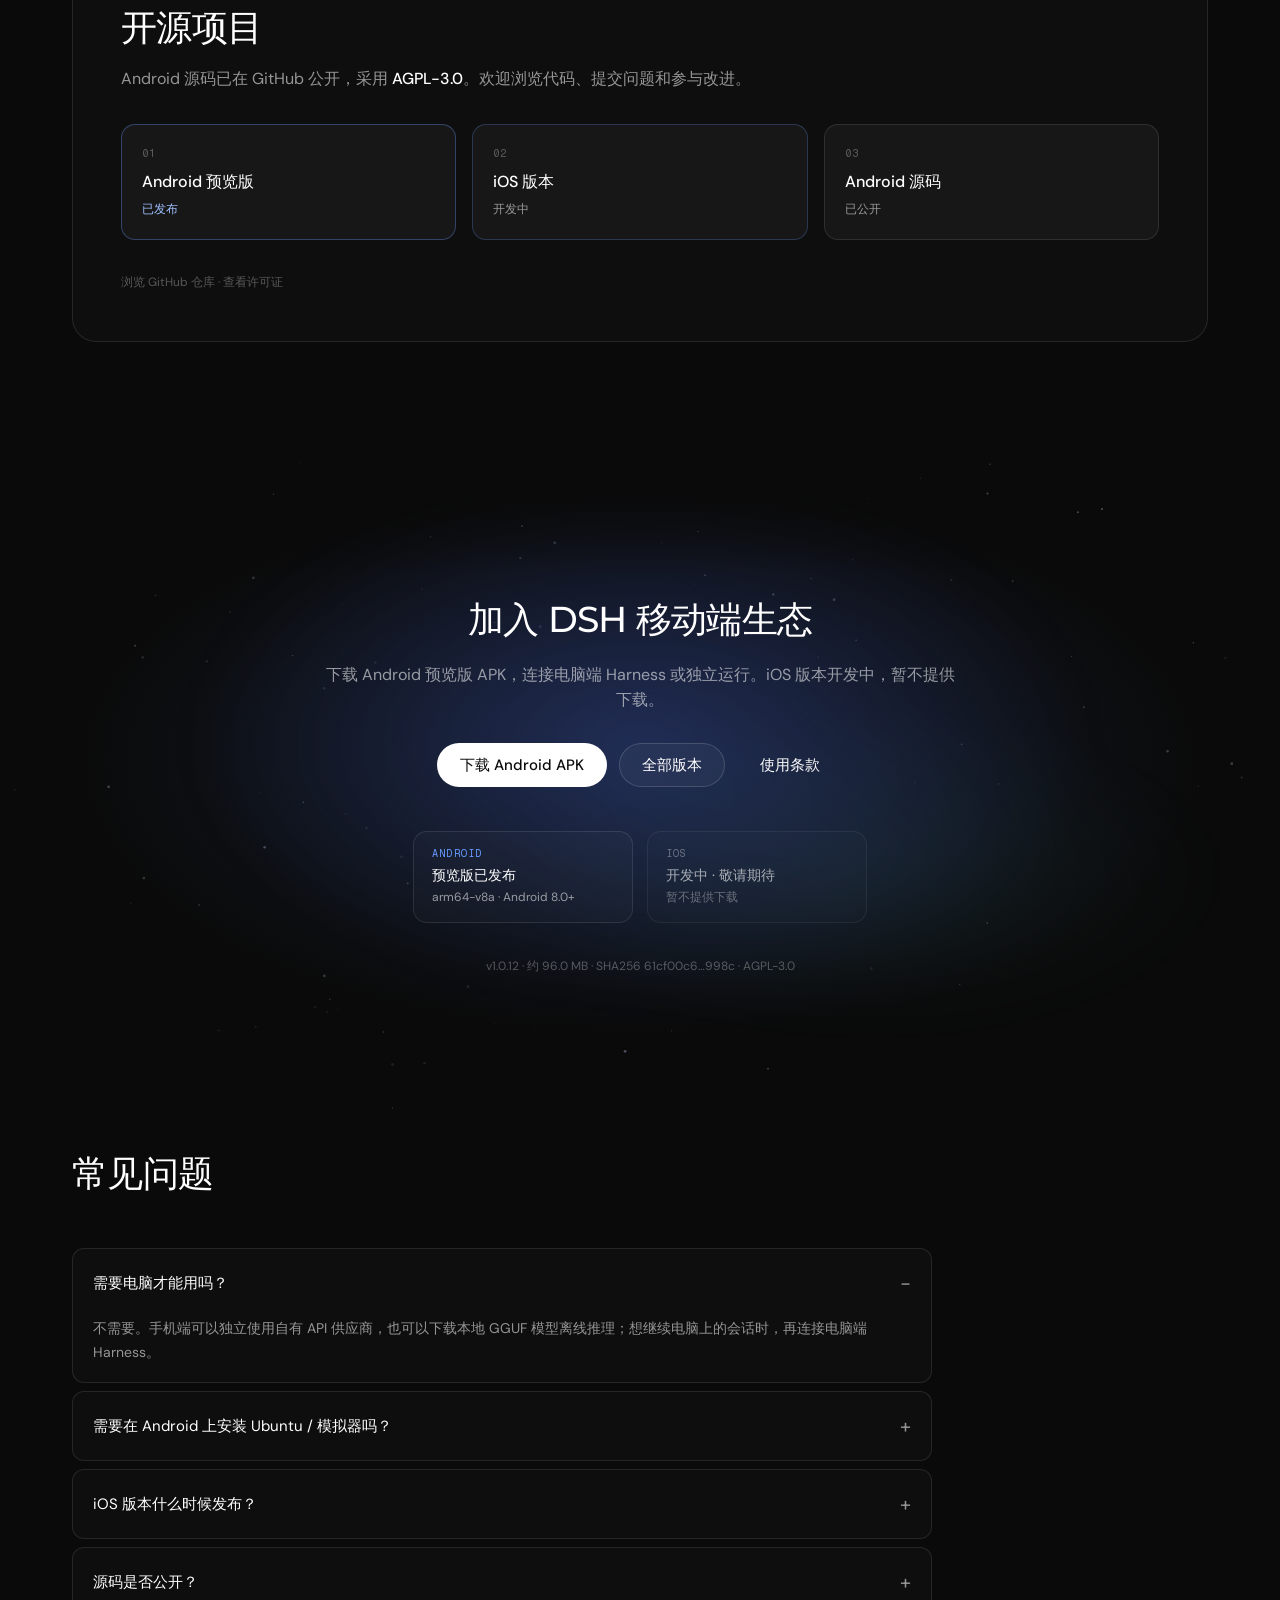
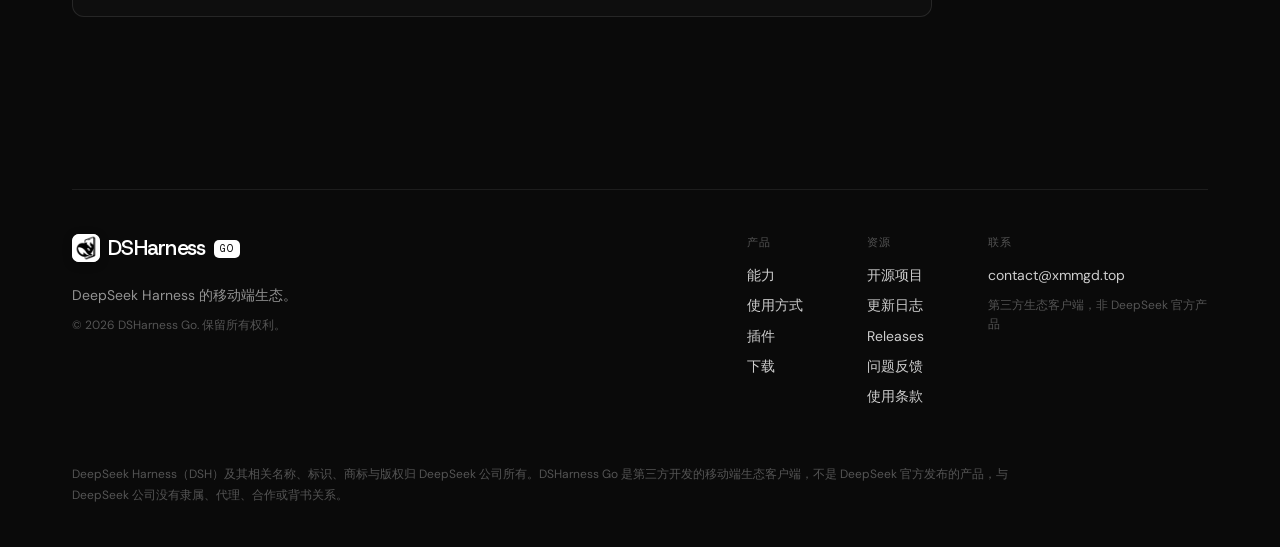
==== commit 51b22144: "Publish Android source and refresh v1.0.12 project pages" ====
--- a/index.html
+++ b/index.html
@@ -458,15 +458,15 @@
         <div class="os-card">
           <div class="os-head">
             <p class="eyebrow">OPEN SOURCE</p>
-            <h2 class="heading1">开源计划</h2>
-            <p class="body-desc">当前源码不公开，官方仅分发签名 APK。<strong>计划在 iOS 版本开发完成后，将 Android 与 iOS 源码同步开源。</strong></p>
+            <h2 class="heading1">开源项目</h2>
+            <p class="body-desc">Android 源码已在 GitHub 公开，采用 <strong>AGPL-3.0</strong>。欢迎浏览代码、提交问题和参与改进。</p>
           </div>
           <ol class="os-timeline">
             <li class="is-done"><span>01</span><b>Android 预览版</b><em>已发布</em></li>
             <li class="is-now"><span>02</span><b>iOS 版本</b><em>开发中</em></li>
-            <li><span>03</span><b>源码同步开源</b><em>iOS 完成后</em></li>
+            <li><span>03</span><b>Android 源码</b><em>已公开</em></li>
           </ol>
-          <p class="os-note">届时将公布开源仓库、许可证与迁移说明。</p>
+          <p class="os-note"><a href="https://github.com/mionio233-collab/dsharness-go" target="_blank" rel="noopener">浏览 GitHub 仓库</a> · <a href="https://github.com/mionio233-collab/dsharness-go/blob/main/LICENSE">查看许可证</a></p>
         </div>
       </div>
     </section>
@@ -487,7 +487,7 @@
           <div class="platform"><span class="platform-k">ANDROID</span><b>预览版已发布</b><span>arm64-v8a · Android 8.0+</span></div>
           <div class="platform platform-soon"><span class="platform-k">IOS</span><b>开发中 · 敬请期待</b><span>暂不提供下载</span></div>
         </div>
-        <p class="join-meta">v1.0.9 · 约 52.6 MB · SHA256 39ff2187…63a8 · 专有软件</p>
+        <p class="join-meta">v1.0.12 · 约 96.0 MB · SHA256 61cf00c6…998c · AGPL-3.0</p>
       </div>
     </section>
 
@@ -512,7 +512,7 @@
           </details>
           <details>
             <summary>源码是否公开？</summary>
-            <p>当前源码不公开，官方仅分发签名 APK；<strong>计划在 iOS 版本开发完成后，将 Android 与 iOS 源码同步开源</strong>。</p>
+            <p>Android 源码已在 GitHub 公开，采用 AGPL-3.0；可在仓库中浏览代码和构建文档。</p>
           </details>
         </div>
       </div>
@@ -542,7 +542,7 @@
           </div>
           <div class="footer-col">
             <h4>资源</h4>
-            <a href="#open-source">开源计划</a>
+            <a href="#open-source">开源项目</a>
             <a href="./CHANGELOG.md">更新日志</a>
             <a href="https://github.com/mionio233-collab/dsharness-go/releases" target="_blank" rel="noopener">Releases</a>
             <a href="https://github.com/mionio233-collab/dsharness-go/issues" target="_blank" rel="noopener">问题反馈</a>
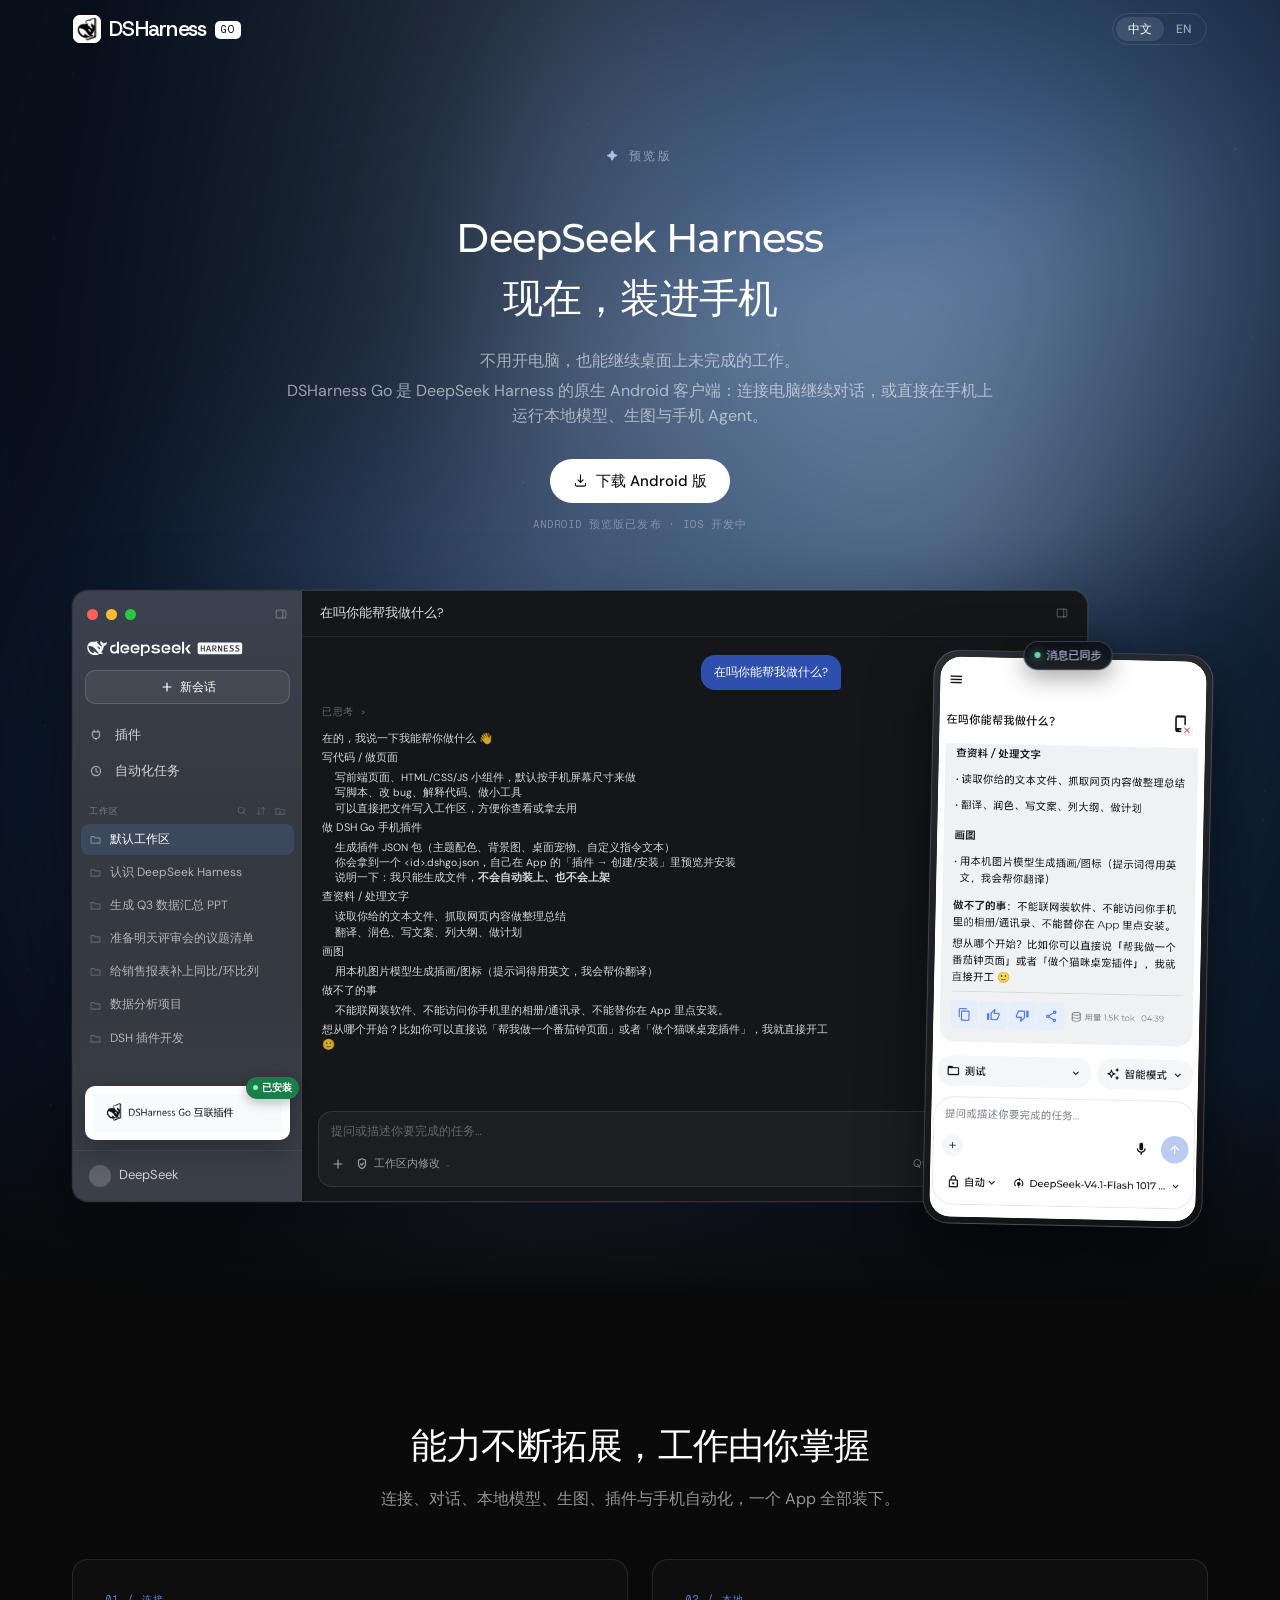
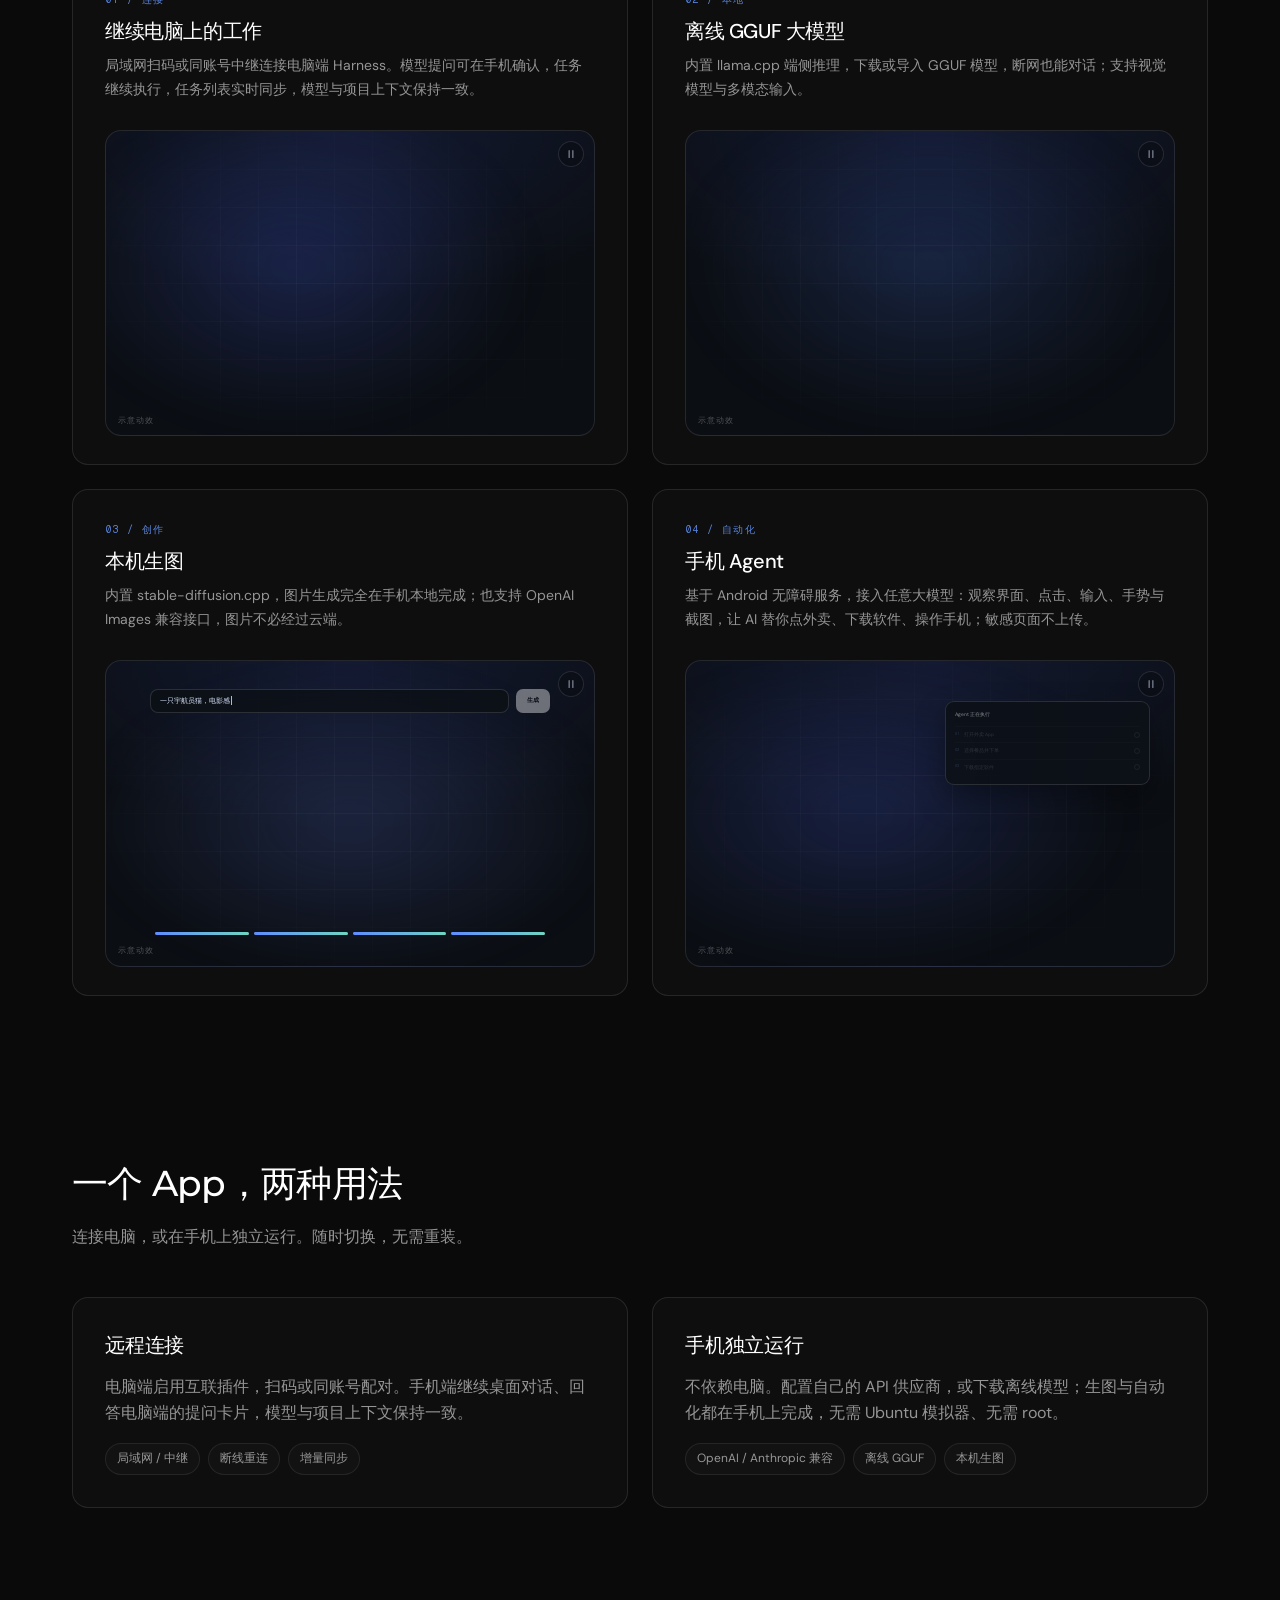
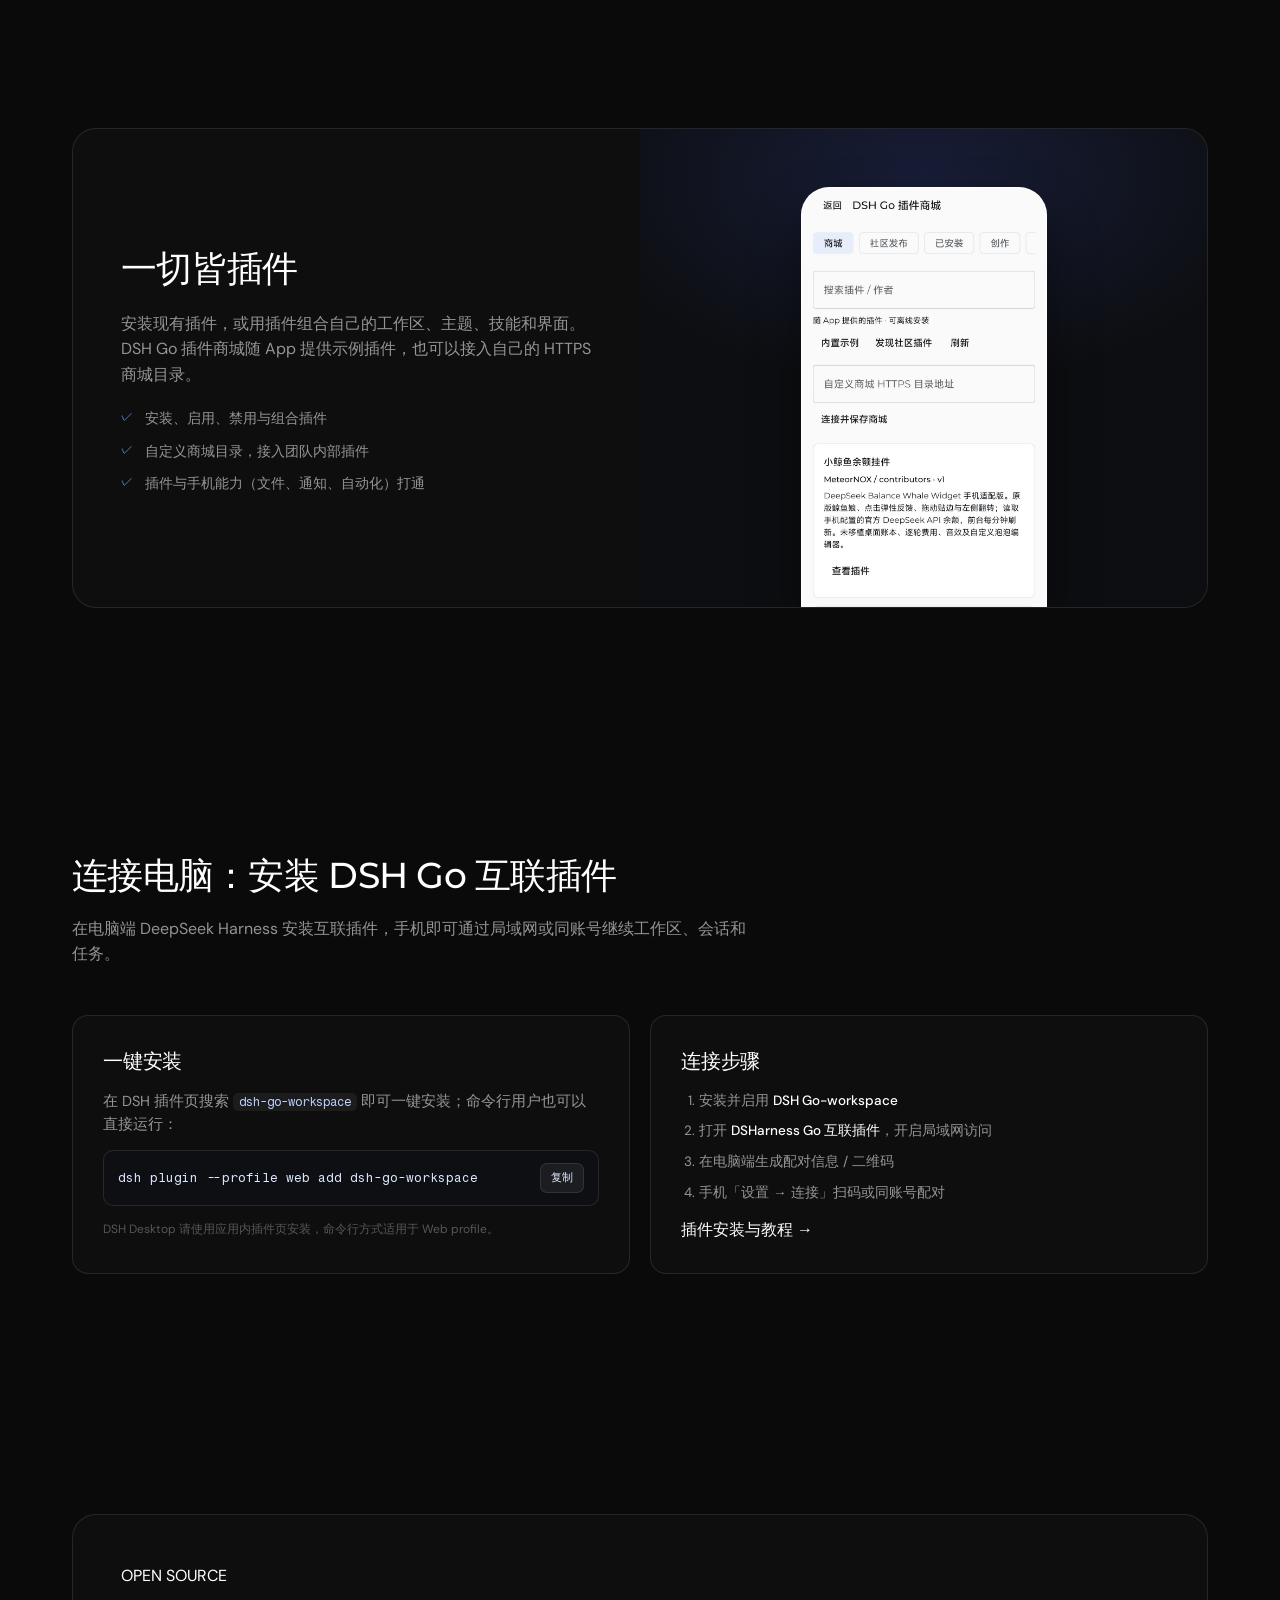
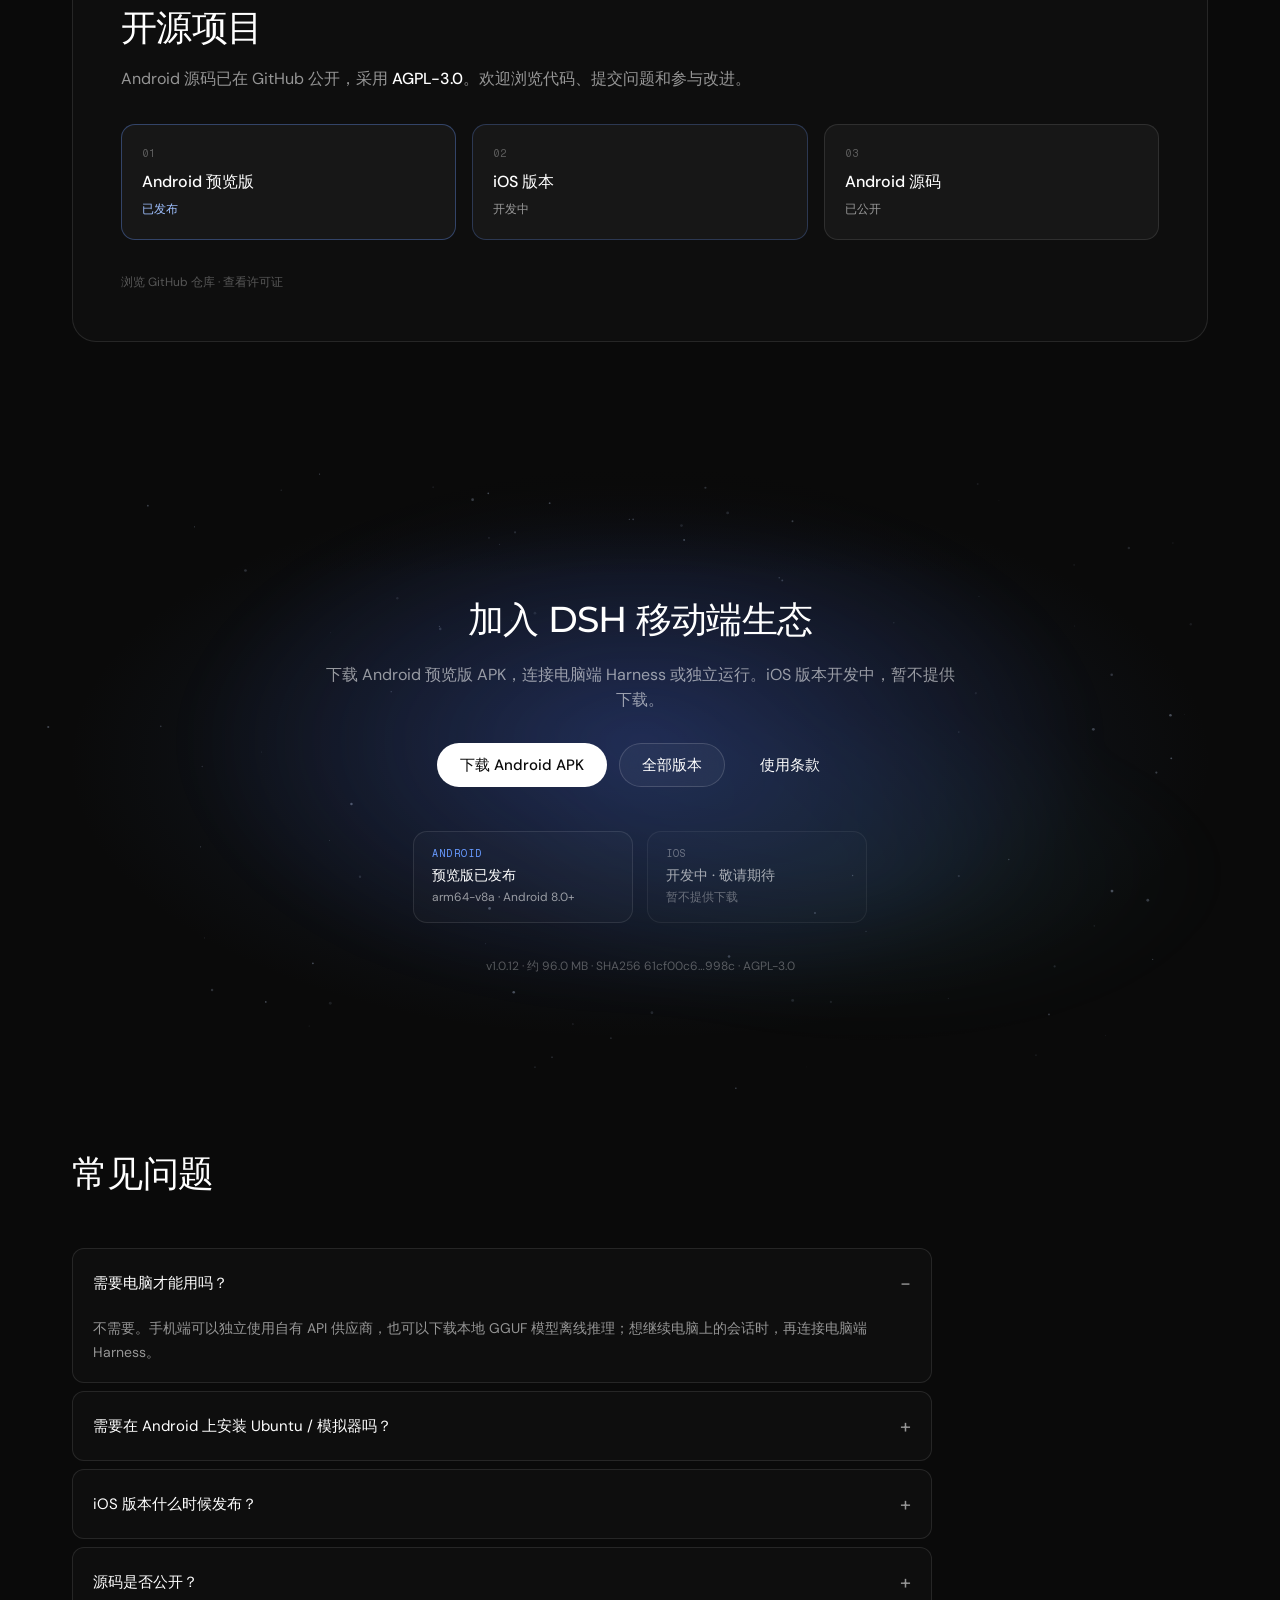
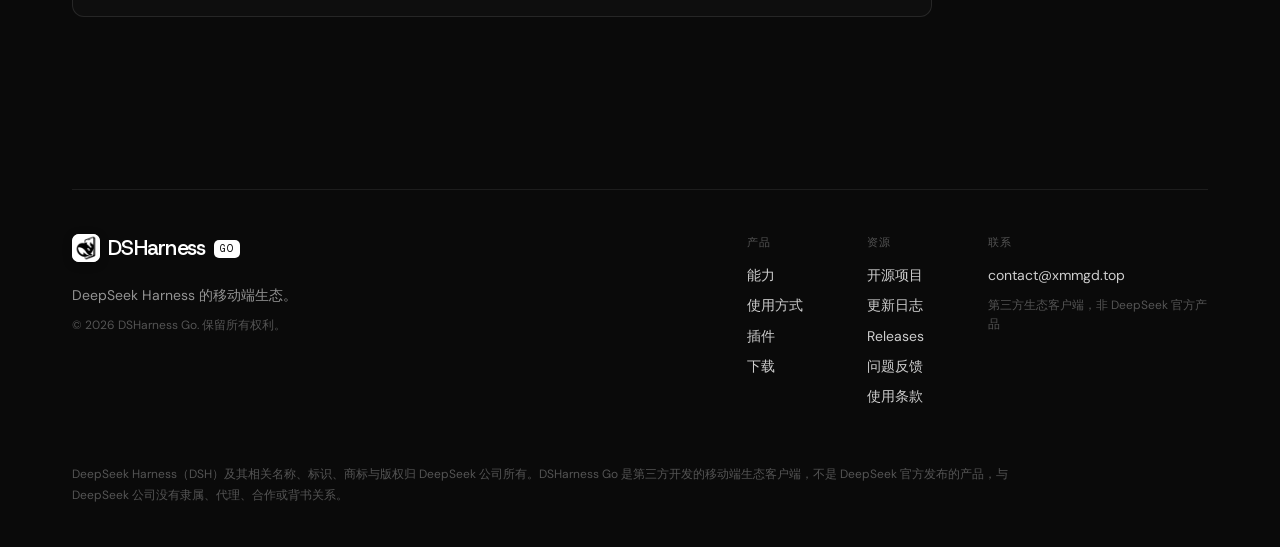
==== commit 2471f48c: "Make Android buttons download APK directly and add regional routing" ====
--- a/index.html
+++ b/index.html
@@ -35,7 +35,7 @@
           <svg viewBox="0 0 24 24" aria-hidden="true"><path fill="currentColor" d="M12 .5A11.5 11.5 0 0 0 .5 12c0 5.08 3.29 9.39 7.86 10.91.58.1.79-.25.79-.55v-2.15c-3.2.7-3.88-1.36-3.88-1.36-.52-1.33-1.28-1.68-1.28-1.68-1.04-.72.08-.7.08-.7 1.15.08 1.76 1.18 1.76 1.18 1.03 1.76 2.7 1.25 3.36.96.1-.75.4-1.25.73-1.54-2.55-.29-5.24-1.28-5.24-5.7 0-1.26.45-2.29 1.18-3.1-.12-.29-.51-1.46.11-3.05 0 0 .97-.31 3.18 1.18a11.1 11.1 0 0 1 5.8 0c2.2-1.49 3.17-1.18 3.17-1.18.62 1.59.23 2.76.12 3.05.73.81 1.18 1.84 1.18 3.1 0 4.43-2.7 5.4-5.26 5.69.41.35.78 1.05.78 2.12v3.14c0 .3.2.66.8.55A11.5 11.5 0 0 0 23.5 12 11.5 11.5 0 0 0 12 .5z"/></svg>
           <span>GitHub</span>
         </a>
-        <a class="btn btn-primary btn-download scrolled-only" href="#download">下载<span class="chev"></span></a>
+        <a class="btn btn-primary btn-download scrolled-only" href="https://github.com/mionio233-collab/dsharness-go/releases/download/v1.0.12/DSHarness-Go-v1.0.12-arm64-v8a.apk" data-apk-download>下载</a>
         <div class="locale-toggle top-only" role="group" aria-label="语言">
           <button type="button" class="locale-item is-active" data-locale="zh">中文</button>
           <button type="button" class="locale-item" data-locale="en">EN</button>
@@ -60,7 +60,7 @@
         <a href="#plugins">插件</a>
         <a href="#download">下载</a>
         <a href="#faq">FAQ</a>
-        <a class="mobile-download" href="https://github.com/mionio233-collab/dsharness-go/releases/latest" target="_blank" rel="noopener">下载 Android APK</a>
+        <a class="mobile-download" href="https://github.com/mionio233-collab/dsharness-go/releases/download/v1.0.12/DSHarness-Go-v1.0.12-arm64-v8a.apk" data-apk-download>下载 Android APK</a>
       </nav>
       <div class="mobile-lang">
         <button type="button" class="locale-item is-active" data-locale="zh">中文</button>
@@ -83,10 +83,9 @@
             <p>不用开电脑，也能继续桌面上未完成的工作。</p>
             <p>DSHarness Go 是 DeepSeek Harness 的原生 Android 客户端：连接电脑继续对话，或直接在手机上运行本地模型、生图与手机 Agent。</p>
           </div>
-          <a class="btn btn-primary btn-hero" href="#download">
+          <a class="btn btn-primary btn-hero" href="https://github.com/mionio233-collab/dsharness-go/releases/download/v1.0.12/DSHarness-Go-v1.0.12-arm64-v8a.apk" data-apk-download>
             <svg viewBox="0 0 24 24" aria-hidden="true"><path fill="none" stroke="currentColor" stroke-width="1.8" stroke-linecap="round" stroke-linejoin="round" d="M12 3v12m0 0l-4-4m4 4l4-4M4 17v2a2 2 0 0 0 2 2h12a2 2 0 0 0 2-2v-2"/></svg>
             下载 Android 版
-            <span class="chev"></span>
           </a>
           <p class="hero-note">Android 预览版已发布 · iOS 开发中</p>
         </div>
@@ -479,7 +478,7 @@
         <h2 class="heading1">加入 DSH 移动端生态</h2>
         <p class="body-desc join-desc">下载 Android 预览版 APK，连接电脑端 Harness 或独立运行。iOS 版本开发中，暂不提供下载。</p>
         <div class="join-actions">
-          <a class="btn btn-primary btn-lg" href="https://github.com/mionio233-collab/dsharness-go/releases/latest" target="_blank" rel="noopener">下载 Android APK</a>
+          <a class="btn btn-primary btn-lg" href="https://github.com/mionio233-collab/dsharness-go/releases/download/v1.0.12/DSHarness-Go-v1.0.12-arm64-v8a.apk" data-apk-download>下载 Android APK</a>
           <a class="btn btn-secondary btn-lg" href="https://github.com/mionio233-collab/dsharness-go/releases" target="_blank" rel="noopener">全部版本</a>
           <a class="btn btn-ghost btn-lg" href="./terms.html">使用条款</a>
         </div>
@@ -559,6 +558,7 @@
     </div>
   </footer>
 
+  <script src="download.js" defer></script>
   <script src="main.js" defer></script>
 </body>
 </html>
